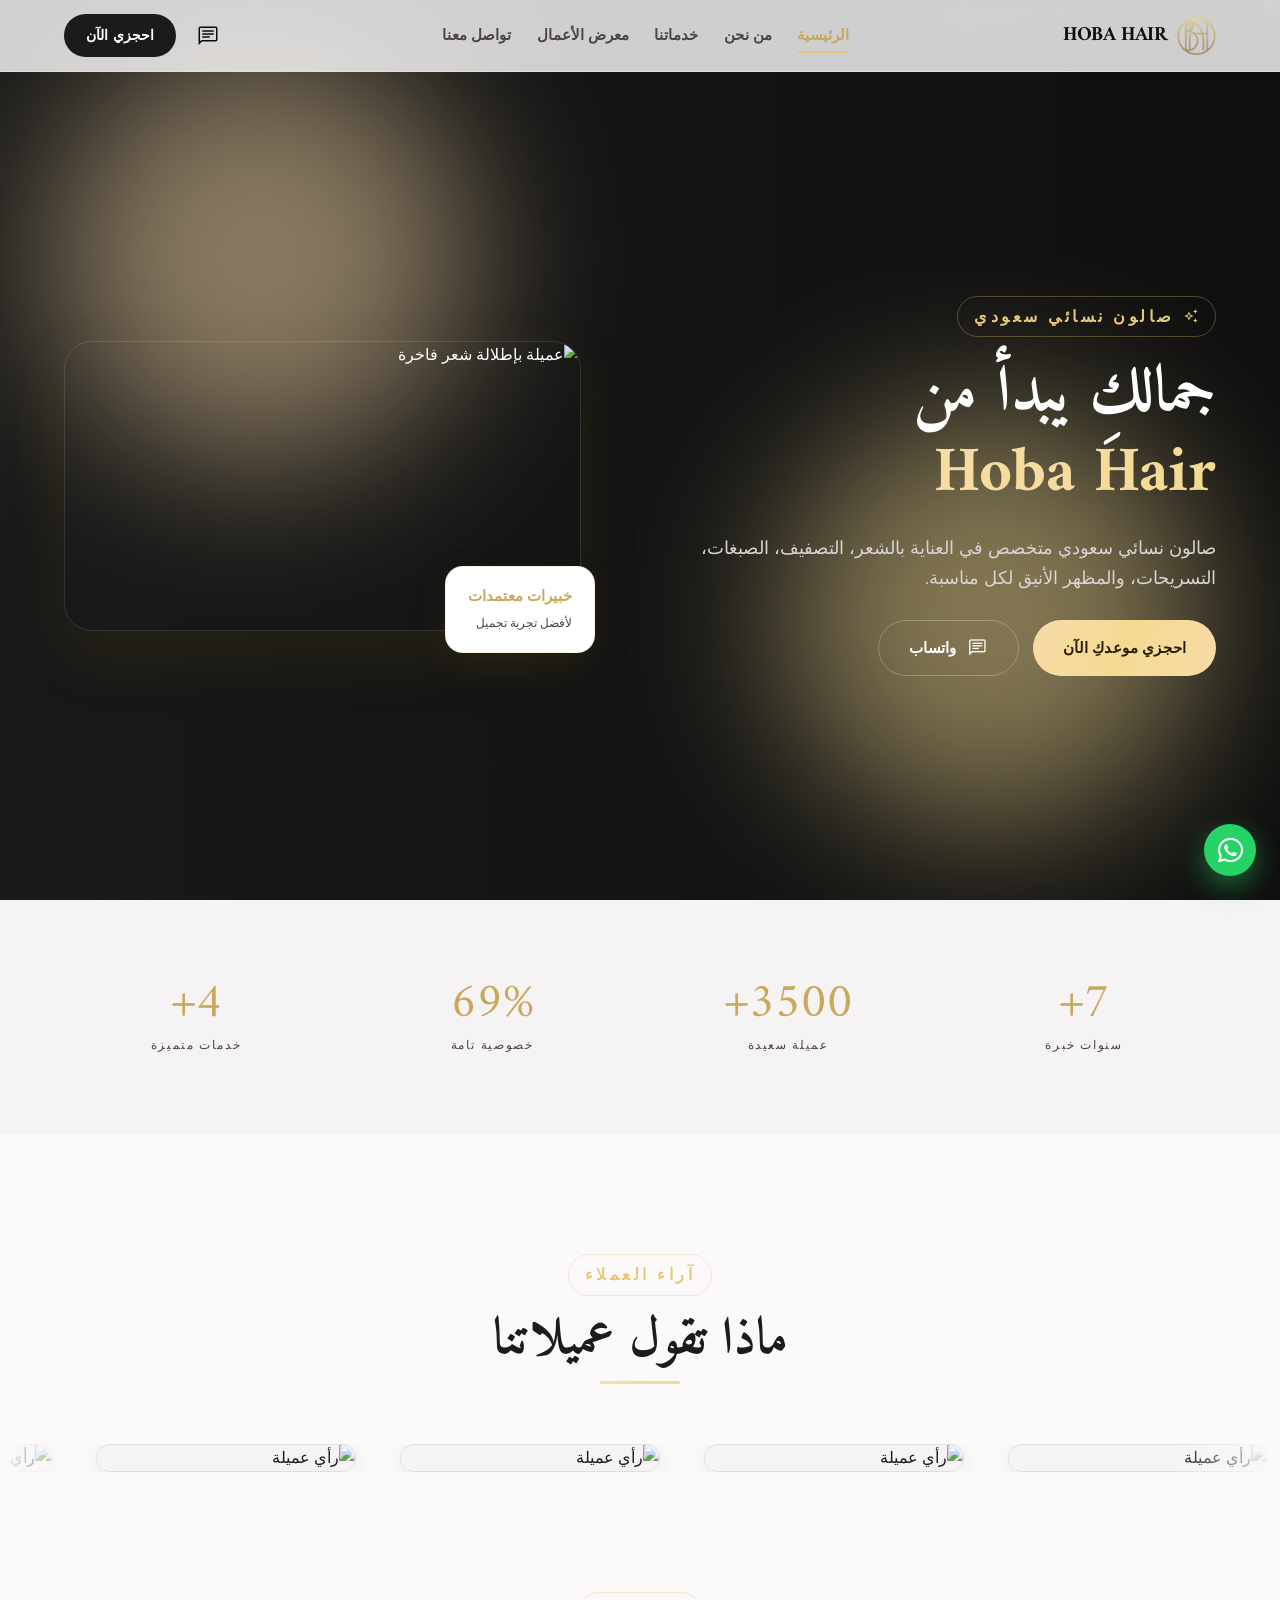
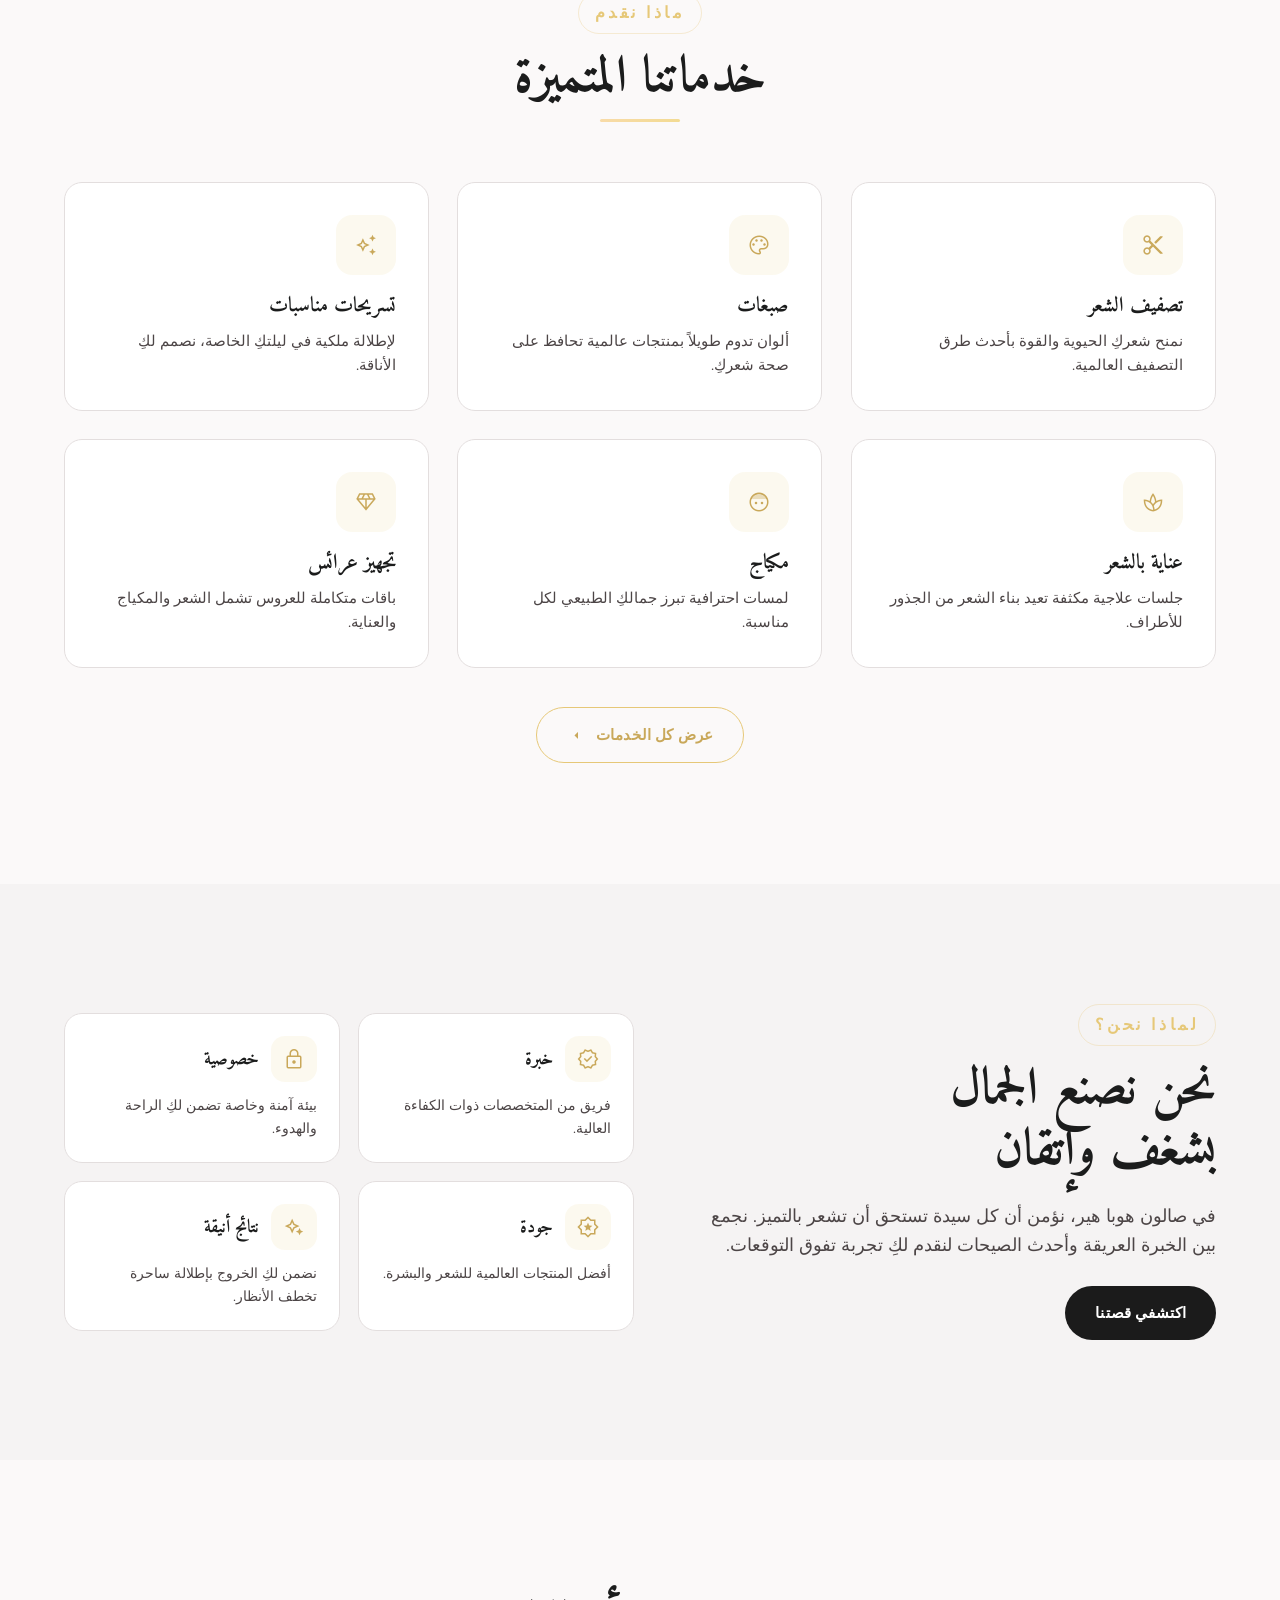
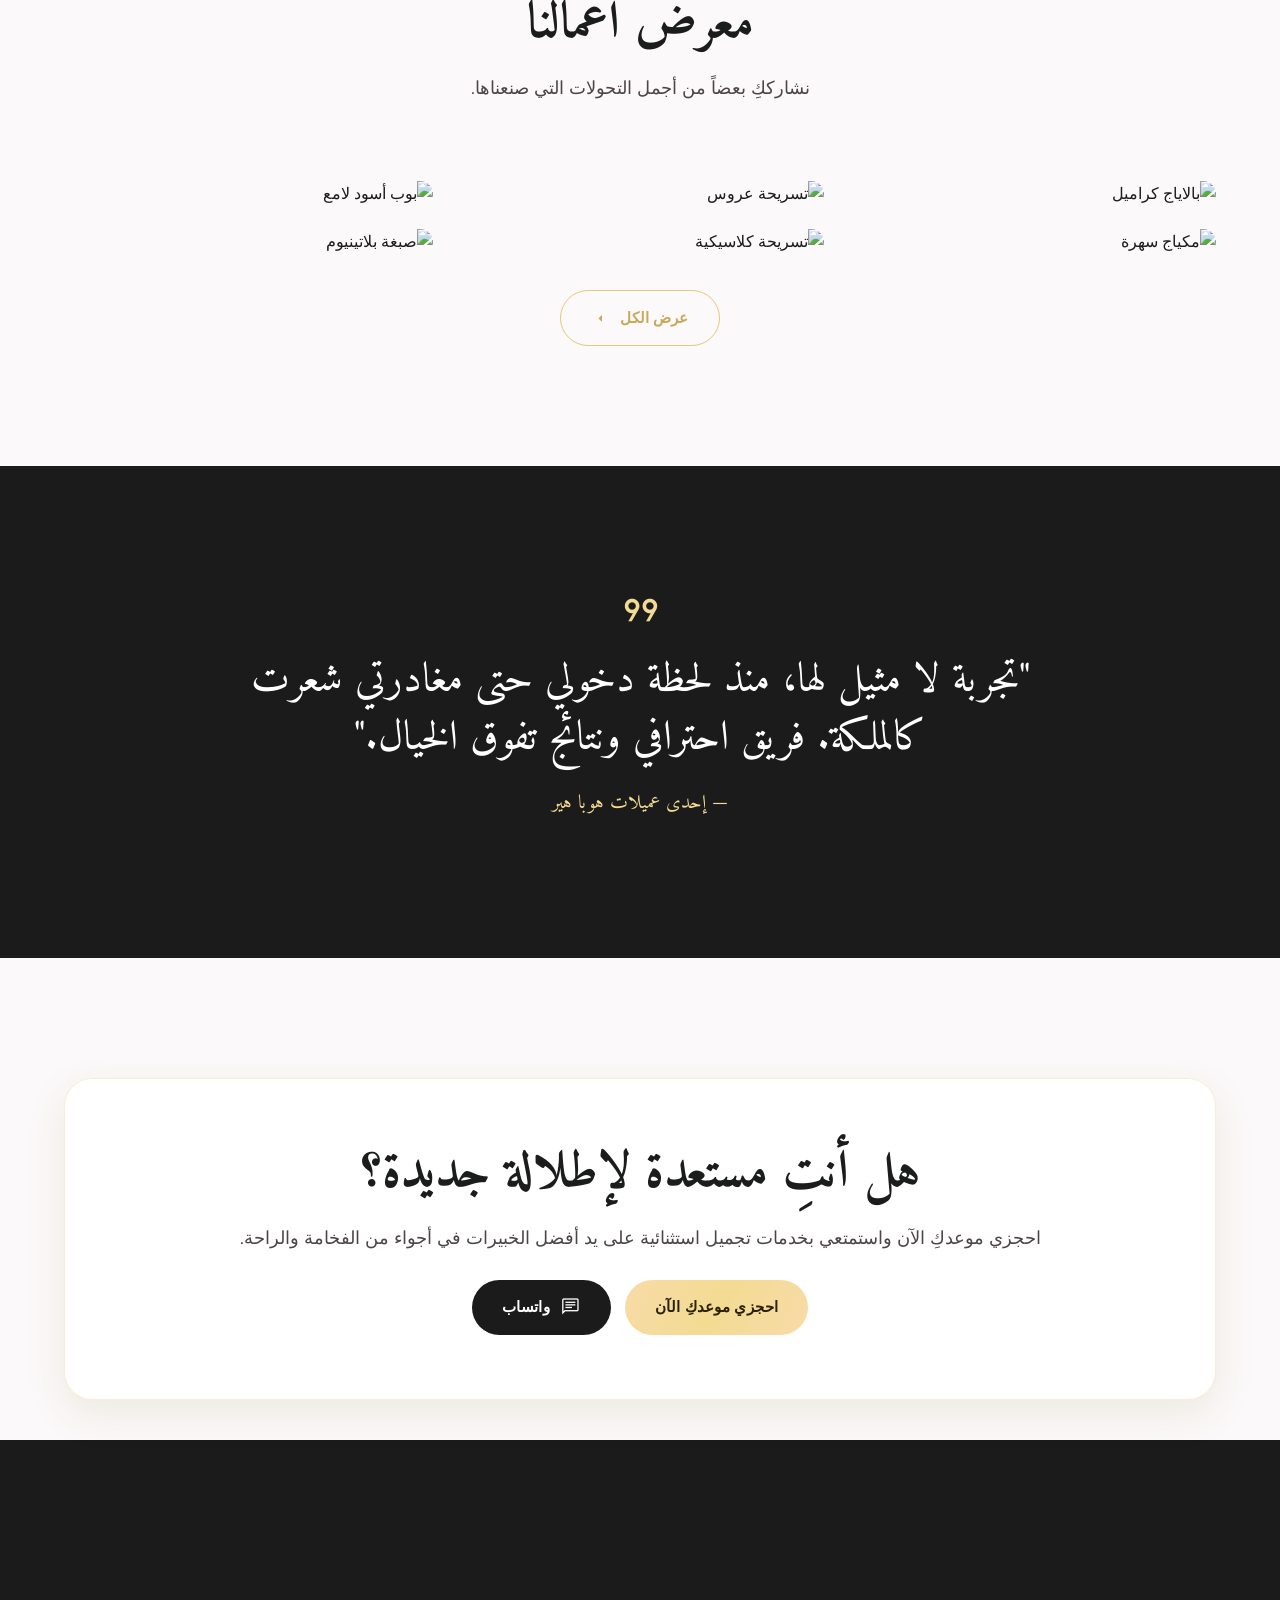
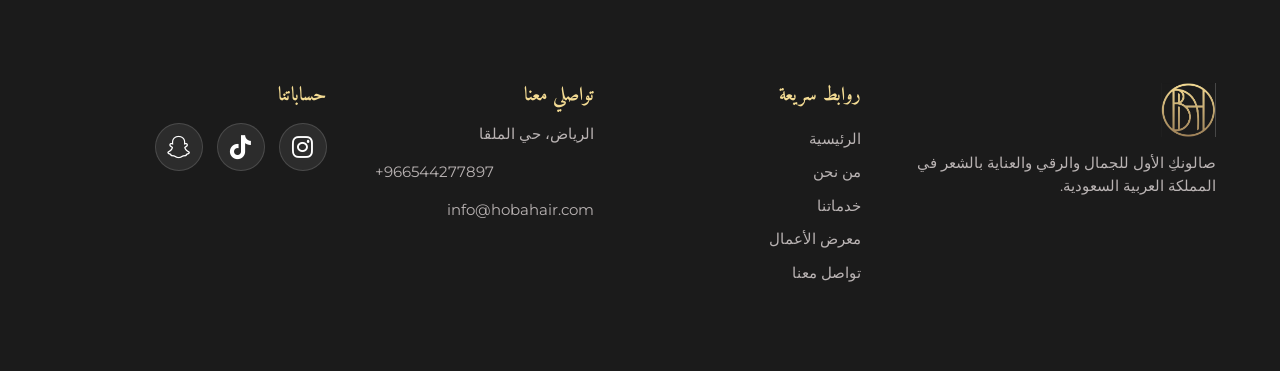
==== index.html @ 92e462d0 "first commit29" ====
﻿<!DOCTYPE html>
<html dir="rtl" lang="ar">
<head>
  <meta charset="utf-8"/>
  <meta name="viewport" content="width=device-width, initial-scale=1.0"/>
  <title>Hoba Hair | هوبا هير — جمالكِ يبدأ من هنا</title>
  <meta name="description" content="صالون هوبا هير النسائي السعودي المتخصص في العناية بالشعر، الصبغات، التسريحات والمظهر الأنيق لكل مناسبة."/>
  <link rel="stylesheet" href="assets/css/style.css?v=4"/>
  <link rel="stylesheet" href="https://fonts.googleapis.com/css2?family=Material+Symbols+Outlined:wght,FILL@100..700,0..1&display=swap"/>
  <style>
    /* ===== Testimonials Marquee (infinite loop, right to left) ===== */
    .testimonials-section{ overflow:hidden; }
    .marquee-wrap{
      position:relative;
      width:100%;
      overflow:hidden;
      margin-top:36px;
      -webkit-mask-image:linear-gradient(to right, transparent 0, #000 8%, #000 92%, transparent 100%);
      mask-image:linear-gradient(to right, transparent 0, #000 8%, #000 92%, transparent 100%);
    }
    .marquee-track{
      display:flex;
      width:max-content;
      animation:marquee-scroll 50s linear infinite;
    }
    .marquee-wrap:hover .marquee-track{
      animation-play-state:paused;
    }
    .marquee-group{
      display:flex;
      align-items:center;
      flex-shrink:0;
    }
    /* RTL page: track moves from right to left visually by animating to positive X */
    @keyframes marquee-scroll{
      from{ transform:translateX(0); }
      to{ transform:translateX(50%); }
    }
    .testi-card{
      flex:0 0 auto;
      width:260px;
      margin:0 12px;
      border-radius:16px;
      background:var(--surface-2, #f4f1ec);
      box-shadow:0 6px 24px rgba(0,0,0,.08);
      transition:transform .3s ease, box-shadow .3s ease;
    }
    .testi-card:hover{
      transform:translateY(-6px);
      box-shadow:0 12px 32px rgba(0,0,0,.14);
    }
    .testi-card img{
      display:block;
      width:100%;
      height:auto;
      object-fit:contain;
      background:#f5f3f3;
    }
    @media (max-width:768px){
      .testi-card{ width:200px; margin:0 8px;}
      .marquee-track{ animation-duration:38s; }
    }
    @media (max-width:480px){
      .testi-card{ width:160px; margin:0 6px; }
      .marquee-track{ animation-duration:30s; }
    }
    @media (prefers-reduced-motion: reduce){
      .marquee-track{ animation:none; }
    }
  </style>
</head>
<body>

  <div class="scroll-progress"></div>

  <div id="header-mount"></div>

  <main>
    <!-- ===== Hero ===== -->
    <section class="hero">
      <div class="hero-bg">
        <img alt="إطلالة فاخرة لامرأة بشعر لامع في صالون هوبا هير" src="https://lh3.googleusercontent.com/aida-public/[base64]"/>
      </div>
      <div class="hero-glow a"></div>
      <div class="hero-glow b"></div>

      <div class="container hero-inner">
        <div class="hero-text">
          <span class="eyebrow hero-anim d1"><span class="material-symbols-outlined" style="font-size:1rem">auto_awesome</span> صالون نسائي سعودي</span>
          <h1 class="title-lg hero-anim d2" style="margin-top:18px">جمالكِ يبدأ من <br/><span class="gold-text">Hoba Hair</span></h1>
          <p class="lead hero-anim d3" style="margin-top:18px">صالون نسائي سعودي متخصص في العناية بالشعر، التصفيف، الصبغات، التسريحات، والمظهر الأنيق لكل مناسبة.</p>
          <div class="hero-cta hero-anim d4" style="margin-top:28px">
            <a href="contact.html" class="btn btn-gold">احجزي موعدكِ الآن</a>
            <a href="https://wa.me/966544277897" target="_blank" rel="noopener" class="btn btn-ghost"><span class="material-symbols-outlined" style="font-size:1.3rem">chat</span> واتساب</a>
          </div>
        </div>
        <div class="hero-media hero-anim d3">
          <div class="hero-frame">
            <img alt="عميلة بإطلالة شعر فاخرة" src="https://lh3.googleusercontent.com/aida-public/[base64]"/>
          </div>
          <div class="hero-badge floaty">
            <b>خبيرات معتمدات</b>
            <span>لأفضل تجربة تجميل</span>
          </div>
        </div>
      </div>
    </section>

    <!-- ===== Stats ===== -->
    <section class="section-sm stats">
      <div class="container stat-grid">
        <div class="stat reveal"><div class="num" data-target="10" data-suffix="+">0</div><div class="lbl">سنوات خبرة</div></div>
        <div class="stat reveal r1"><div class="num" data-target="5000" data-suffix="+">0</div><div class="lbl">عميلة سعيدة</div></div>
        <div class="stat reveal r2"><div class="num" data-target="100" data-suffix="%">0</div><div class="lbl">خصوصية تامة</div></div>
        <div class="stat reveal r3"><div class="num" data-target="6" data-suffix="+">0</div><div class="lbl">خدمات متميزة</div></div>
      </div>
    </section>

    <!-- ===== Testimonials Carousel ===== -->
    <section class="section testimonials-section">
      <div class="container">
        <div class="sec-head reveal">
          <span class="eyebrow">آراء العملاء</span>
          <h2 class="title">ماذا تقول عميلاتنا</h2>
          <div class="divider"></div>
        </div>
      </div>
      <div class="marquee-wrap">
        <div class="marquee-track">
          <div class="marquee-group">
            <div class="testi-card"><img loading="lazy" alt="رأي عميلة" src="https://hobahair.com/wp-content/uploads/2026/07/Screenshot_20260720_195020_Maps.jpg"/></div>
            <div class="testi-card"><img loading="lazy" alt="رأي عميلة" src="https://hobahair.com/wp-content/uploads/2026/07/Screenshot_20260720_195005_Maps.jpg"/></div>
            <div class="testi-card"><img loading="lazy" alt="رأي عميلة" src="https://hobahair.com/wp-content/uploads/2026/07/Screenshot_20260720_194954_Maps.jpg"/></div>
            <div class="testi-card"><img loading="lazy" alt="رأي عميلة" src="https://hobahair.com/wp-content/uploads/2026/07/Screenshot_20260720_195028_Maps.jpg"/></div>
            <div class="testi-card"><img loading="lazy" alt="رأي عميلة" src="https://hobahair.com/wp-content/uploads/2026/07/Screenshot_20260720_195032_Maps.jpg"/></div>
            <div class="testi-card"><img loading="lazy" alt="رأي عميلة" src="https://hobahair.com/wp-content/uploads/2026/07/Screenshot_20260720_195047_Maps.jpg"/></div>
            <div class="testi-card"><img loading="lazy" alt="رأي عميلة" src="https://hobahair.com/wp-content/uploads/2026/07/Screenshot_20260720_195052_Maps.jpg"/></div>
            <div class="testi-card"><img loading="lazy" alt="رأي عميلة" src="https://hobahair.com/wp-content/uploads/2026/07/Screenshot_20260720_195056_Maps.jpg"/></div>
            <div class="testi-card"><img loading="lazy" alt="رأي عميلة" src="https://hobahair.com/wp-content/uploads/2026/07/%D9%A2%D9%A0%D9%A2%D9%A6%D9%A0%D9%A7%D9%A2%D9%A0_%D9%A1%D9%A9%D9%A5%D9%A1%D9%A2%D9%A3.jpg"/></div>
          </div>
          <div class="marquee-group" aria-hidden="true">
            <div class="testi-card"><img loading="lazy" alt="رأي عميلة" src="https://hobahair.com/wp-content/uploads/2026/07/Screenshot_20260720_195020_Maps.jpg"/></div>
            <div class="testi-card"><img loading="lazy" alt="رأي عميلة" src="https://hobahair.com/wp-content/uploads/2026/07/Screenshot_20260720_195005_Maps.jpg"/></div>
            <div class="testi-card"><img loading="lazy" alt="رأي عميلة" src="https://hobahair.com/wp-content/uploads/2026/07/Screenshot_20260720_194954_Maps.jpg"/></div>
            <div class="testi-card"><img loading="lazy" alt="رأي عميلة" src="https://hobahair.com/wp-content/uploads/2026/07/Screenshot_20260720_195028_Maps.jpg"/></div>
            <div class="testi-card"><img loading="lazy" alt="رأي عميلة" src="https://hobahair.com/wp-content/uploads/2026/07/Screenshot_20260720_195032_Maps.jpg"/></div>
            <div class="testi-card"><img loading="lazy" alt="رأي عميلة" src="https://hobahair.com/wp-content/uploads/2026/07/Screenshot_20260720_195047_Maps.jpg"/></div>
            <div class="testi-card"><img loading="lazy" alt="رأي عميلة" src="https://hobahair.com/wp-content/uploads/2026/07/Screenshot_20260720_195052_Maps.jpg"/></div>
            <div class="testi-card"><img loading="lazy" alt="رأي عميلة" src="https://hobahair.com/wp-content/uploads/2026/07/Screenshot_20260720_195056_Maps.jpg"/></div>
            <div class="testi-card"><img loading="lazy" alt="رأي عميلة" src="https://hobahair.com/wp-content/uploads/2026/07/%D9%A2%D9%A0%D9%A2%D9%A6%D9%A0%D9%A7%D9%A2%D9%A0_%D9%A1%D9%A9%D9%A5%D9%A1%D9%A2%D9%A3.jpg"/></div>
          </div>
        </div>
      </div>
    </section>

    <!-- ===== Services ===== -->
    <section class="section">
      <div class="container">
        <div class="sec-head reveal">
          <span class="eyebrow">ماذا نقدم</span>
          <h2 class="title">خدماتنا المتميزة</h2>
          <div class="divider"></div>
        </div>
        <div class="grid cols-3">
          <div class="card reveal"><div class="icon"><span class="material-symbols-outlined">content_cut</span></div><h3>تصفيف الشعر</h3><p>نمنح شعركِ الحيوية والقوة بأحدث طرق التصفيف العالمية.</p></div>
          <div class="card reveal r1"><div class="icon"><span class="material-symbols-outlined">palette</span></div><h3>صبغات</h3><p>ألوان تدوم طويلاً بمنتجات عالمية تحافظ على صحة شعركِ.</p></div>
          <div class="card reveal r2"><div class="icon"><span class="material-symbols-outlined">auto_awesome</span></div><h3>تسريحات مناسبات</h3><p>لإطلالة ملكية في ليلتكِ الخاصة، نصمم لكِ الأناقة.</p></div>
          <div class="card reveal"><div class="icon"><span class="material-symbols-outlined">spa</span></div><h3>عناية بالشعر</h3><p>جلسات علاجية مكثفة تعيد بناء الشعر من الجذور للأطراف.</p></div>
          <div class="card reveal r1"><div class="icon"><span class="material-symbols-outlined">face_5</span></div><h3>مكياج</h3><p>لمسات احترافية تبرز جمالكِ الطبيعي لكل مناسبة.</p></div>
          <div class="card reveal r2"><div class="icon"><span class="material-symbols-outlined">diamond</span></div><h3>تجهيز عرائس</h3><p>باقات متكاملة للعروس تشمل الشعر والمكياج والعناية.</p></div>
        </div>
        <div class="text-center reveal" style="margin-top:40px">
          <a href="services.html" class="btn btn-outline">عرض كل الخدمات <span class="material-symbols-outlined" style="font-size:1.2rem">arrow_left</span></a>
        </div>
      </div>
    </section>

    <!-- ===== Why us ===== -->
    <section class="section" style="background:var(--surface-2)">
      <div class="container">
        <div class="grid why-grid">
          <div class="reveal">
            <span class="eyebrow">لماذا نحن؟</span>
            <h2 class="title" style="margin:14px 0 18px">نحن نصنع الجمال <br/>بشغف وإتقان</h2>
            <p class="lead">في صالون هوبا هير، نؤمن أن كل سيدة تستحق أن تشعر بالتميز. نجمع بين الخبرة العريقة وأحدث الصيحات لنقدم لكِ تجربة تفوق التوقعات.</p>
            <div style="margin-top:26px"><a href="about.html" class="btn btn-dark">اكتشفي قصتنا</a></div>
          </div>
          <div class="feat-grid">
            <div class="feat reveal"><div class="feat-head"><span class="icon"><span class="material-symbols-outlined">verified</span></span><h4>خبرة</h4></div><p>فريق من المتخصصات ذوات الكفاءة العالية.</p></div>
            <div class="feat reveal r1"><div class="feat-head"><span class="icon"><span class="material-symbols-outlined">lock</span></span><h4>خصوصية</h4></div><p>بيئة آمنة وخاصة تضمن لكِ الراحة والهدوء.</p></div>
            <div class="feat reveal r2"><div class="feat-head"><span class="icon"><span class="material-symbols-outlined">award_star</span></span><h4>جودة</h4></div><p>أفضل المنتجات العالمية للشعر والبشرة.</p></div>
            <div class="feat wide reveal r3"><div class="feat-head"><span class="icon"><span class="material-symbols-outlined">magic_button</span></span><h4>نتائج أنيقة</h4></div><p>نضمن لكِ الخروج بإطلالة ساحرة تخطف الأنظار.</p></div>
          </div>
        </div>
      </div>
    </section>

    <!-- ===== Gallery preview ===== -->
    <section class="section">
      <div class="container">
        <div class="sec-head reveal" style="display:flex;flex-direction:column;align-items:center">
          <h2 class="title">معرض أعمالنا</h2>
          <p class="lead" style="margin-top:8px">نشارككِ بعضاً من أجمل التحولات التي صنعناها.</p>
        </div>
        <div class="masonry home-gallery">
          <div class="masonry-item reveal"><img alt="بالاياج كراميل" src="https://lh3.googleusercontent.com/aida-public/[base64]"/><div class="cap">بالاياج كراميل</div></div>
          <div class="masonry-item reveal r1"><img alt="تسريحة عروس" src="https://lh3.googleusercontent.com/aida-public/[base64]"/><div class="cap">تسريحة عروس</div></div>
          <div class="masonry-item reveal r2"><img alt="بوب أسود لامع" src="https://lh3.googleusercontent.com/aida-public/[base64]"/><div class="cap">بوب أسود لامع</div></div>
          <div class="masonry-item reveal r3"><img alt="مكياج سهرة" src="https://lh3.googleusercontent.com/aida-public/[base64]"/><div class="cap">مكياج سهرة</div></div>
          <div class="masonry-item reveal"><img alt="تسريحة كلاسيكية" src="https://lh3.googleusercontent.com/aida-public/[base64]"/><div class="cap">تسريحة كلاسيكية</div></div>
          <div class="masonry-item reveal r1"><img alt="صبغة بلاتينيوم" src="https://lh3.googleusercontent.com/aida-public/[base64]"/><div class="cap">صبغة بلاتينيوم</div></div>
        </div>
        <div class="text-center" style="margin-top:36px"><a href="gallery.html" class="btn btn-outline">عرض الكل <span class="material-symbols-outlined" style="font-size:1.2rem">arrow_left</span></a></div>
      </div>
    </section>

    <!-- ===== Testimonial ===== -->
    <section class="section testi">
      <div class="container reveal">
        <span class="material-symbols-outlined" style="font-size:3rem;color:var(--secondary-soft)">format_quote</span>
        <p class="quote">"تجربة لا مثيل لها، منذ لحظة دخولي حتى مغادرتي شعرت كالملكة. فريق احترافي ونتائج تفوق الخيال."</p>
        <p class="who">— إحدى عميلات هوبا هير</p>
      </div>
    </section>

    <!-- ===== Final CTA ===== -->
    <section class="section">
      <div class="container">
        <div class="cta-box reveal">
          <h2 class="title">هل أنتِ مستعدة لإطلالة جديدة؟</h2>
          <p class="lead" style="margin-bottom:28px">احجزي موعدكِ الآن واستمتعي بخدمات تجميل استثنائية على يد أفضل الخبيرات في أجواء من الفخامة والراحة.</p>
          <div class="flex" style="gap:14px;justify-content:center;flex-wrap:wrap">
            <a href="contact.html" class="btn btn-gold">احجزي موعدكِ الآن</a>
            <a href="https://wa.me/966544277897" target="_blank" rel="noopener" class="btn btn-dark"><span class="material-symbols-outlined" style="font-size:1.3rem">chat</span> واتساب</a>
          </div>
        </div>
      </div>
    </section>
  </main>

  <div id="footer-mount"></div>
  <button class="back-top" id="backTop" aria-label="العودة للأعلى"><span class="material-symbols-outlined">arrow_upward</span></button>

  <script src="assets/js/include.js"></script>
  <script src="assets/js/main.js"></script>
</body>
</html>
---- assets/css/style.css ----
﻿/* =========================================================
   Hoba Hair — Modern Responsive Design System
   Pure CSS, no CDN framework dependency
   ========================================================= */
@import url('https://fonts.googleapis.com/css2?family=Amiri:ital,wght@0,400;0,700;1,400;1,700&family=Montserrat:ital,wght@0,100..900;1,100..900&display=swap');
@import url('https://fonts.googleapis.com/css2?family=Material+Symbols+Outlined:wght,FILL@100..700,0..1&display=swap');

:root {
  /* Palette */
  --surface: #fbf9f9;
  --surface-2: #f5f3f3;
  --surface-3: #efeded;
  --surface-white: #ffffff;
  --on-surface: #1b1c1c;
  --on-surface-soft: #4c4546;
  --primary: #0d0d0d;
  --primary-soft: #1b1b1b;
  --on-primary: #ffffff;
  --secondary: #e6c878;
  --secondary-deep: #c9a85a;
  --secondary-soft: #f3db93;
  --secondary-bright: #f8dba8;
  --secondary-glow: #f8dba8;
  --line: #e3dede;
  --line-soft: #cfc4c5;

  --gold: linear-gradient(120deg, #f8dba8 0%, #f3db93 50%, #f8dba8 100%);
  --gold-soft: linear-gradient(120deg, #f8dba8, #f3db93, #f8dba8);

  /* Typography */
  --font-head: 'Amiri', serif;
  --font-body: 'Montserrat', sans-serif;

  /* Layout */
  --maxw: 1200px;
  --radius: 18px;
  --radius-lg: 28px;
  --radius-sm: 12px;

  /* Shadow */
  --shadow-sm: 0 4px 16px rgba(0,0,0,.06);
  --shadow-md: 0 14px 40px rgba(115,92,0,.10);
  --shadow-lg: 0 26px 60px rgba(115,92,0,.16);

  /* Easing */
  --ease: cubic-bezier(.2,.8,.2,1);
}

/* ---------- Reset ---------- */
*, *::before, *::after { box-sizing: border-box; }
html { scroll-behavior: smooth; -webkit-text-size-adjust: 100%; }
body {
  margin: 0;
  background: var(--surface);
  color: var(--on-surface);
  font-family: var(--font-body);
  line-height: 1.6;
  overflow-x: hidden;
}
img { max-width: 100%; display: block; }
a { text-decoration: none; color: inherit; }
button { font-family: inherit; cursor: pointer; border: none; background: none; }
ul { margin: 0; padding: 0; list-style: none; }

h1,h2,h3,h4 { font-family: var(--font-head); line-height: 1.25; margin: 0; font-weight: 700; }

.material-symbols-outlined {
  font-variation-settings: 'FILL' 0, 'wght' 300, 'GRAD' 0, 'opsz' 24;
  line-height: 1;
  vertical-align: middle;
}

/* ---------- Layout helpers ---------- */
.container {
  width: 100%;
  max-width: var(--maxw);
  margin-inline: auto;
  padding-inline: clamp(18px, 5vw, 64px);
}
.section { padding-block: clamp(64px, 11vw, 120px); }
.section:last-of-type { padding-bottom: clamp(24px, 4vw, 40px); }
.section-sm { padding-block: clamp(48px, 7vw, 80px); }

.grid { display: grid; gap: clamp(18px, 2.5vw, 28px); }
.cols-2 { grid-template-columns: repeat(2, 1fr); }
.cols-3 { grid-template-columns: repeat(3, 1fr); }
.cols-4 { grid-template-columns: repeat(4, 1fr); }
.cols-auto { grid-template-columns: repeat(auto-fit, minmax(250px, 1fr)); }

.text-center { text-align: center; }
.flex { display: flex; }
.flex-center { display: flex; align-items: center; justify-content: center; }
.between { display: flex; align-items: center; justify-content: space-between; }

/* ---------- Typography utilities ---------- */
.eyebrow {
  display: inline-flex; align-items: center; gap: 8px;
  font-size: 1rem; font-weight: 600; letter-spacing: .22em;
  text-transform: uppercase; color: var(--secondary);
  border: 1px solid rgba(230,200,120,.3);
  padding: 7px 16px; border-radius: 999px;
}
.title-lg { font-size: clamp(2.4rem, 7vw, 4rem); }
.title { font-size: clamp(2.2rem, 6vw, 3.2rem) !important; line-height: 1.2; }
.lead { font-size: clamp(1rem, 2.2vw, 1.15rem); color: var(--on-surface-soft); }
.muted { color: var(--on-surface-soft); }

/* ---------- Gold text ---------- */
.gold-text {
  background: var(--gold);
  background-size: 200% auto;
  -webkit-background-clip: text; background-clip: text;
  -webkit-text-fill-color: transparent; color: transparent;
  animation: goldShift 5s linear infinite;
}
@keyframes goldShift { to { background-position: 200% center; } }

/* ---------- Buttons ---------- */
.btn {
  display: inline-flex; align-items: center; justify-content: center; gap: 10px;
  padding: 15px 30px; border-radius: 999px;
  font-weight: 700; font-size: .95rem; letter-spacing: .01em;
  transition: transform .35s var(--ease), box-shadow .35s var(--ease), background .3s, color .3s, opacity .3s;
  white-space: nowrap;
}
.btn:active { transform: scale(.96); }
.btn-gold { background: var(--gold-soft); color: #2a2100; position: relative; overflow: hidden; }
.btn-gold::after {
  content: ''; position: absolute; inset: 0;
  background: linear-gradient(120deg, transparent 30%, rgba(255,255,255,.45) 50%, transparent 70%);
  transform: translateX(-120%); transition: transform .7s var(--ease);
}
.btn-gold:hover::after { transform: translateX(120%); }
.btn-gold:hover { transform: translateY(-3px); box-shadow: var(--shadow-md); }
.btn-dark { background: var(--primary-soft); color: #fff; }
.btn-dark:hover { transform: translateY(-3px); box-shadow: var(--shadow-md); }
.btn-outline { border: 1.5px solid var(--secondary); color: var(--secondary-deep); }
.btn-outline:hover { background: var(--secondary); color: #fff; transform: translateY(-3px); box-shadow: var(--shadow-md); }
.btn-ghost { border: 1.5px solid rgba(255,255,255,.25); color: #fff; }
.btn-ghost:hover { background: rgba(255,255,255,.1); }

/* ---------- Header ---------- */
.site-header {
  position: fixed; inset: 0 0 auto 0; z-index: 60;
  height: 72px;
  background: rgba(251,249,249,.82);
  backdrop-filter: blur(14px); -webkit-backdrop-filter: blur(14px);
  border-bottom: 1px solid var(--line);
  transition: box-shadow .3s, background .3s, transform .4s var(--ease);
}
.site-header.scrolled { box-shadow: var(--shadow-sm); background: rgba(251,249,249,.95); }
.header-inner { height: 100%; display: flex; align-items: center; justify-content: space-between; gap: 16px; }
.brand { display: flex; align-items: center; gap: 10px; }
.brand img { height: 38px; width: auto; }
.brand span { font-family: var(--font-head); font-weight: 700; font-size: 1.25rem; color: var(--primary); letter-spacing: -.02em; }

.nav { display: flex; gap: clamp(14px, 2vw, 30px); align-items: center; }
.nav a {
  position: relative; font-weight: 600; font-size: .92rem; color: var(--on-surface-soft);
  padding-block: 6px; transition: color .3s;
}
.nav a::after {
  content: ''; position: absolute; bottom: 0; right: 0; height: 2px; width: 0;
  background: var(--secondary); transition: width .35s var(--ease);
}
.nav a:hover { color: var(--primary); }
.nav a:hover::after, .nav a.active::after { width: 100%; }
.nav a.active { color: var(--secondary-deep); font-weight: 700; }

.header-actions { display: flex; align-items: center; gap: 12px; }
.icon-btn {
  width: 40px; height: 40px; border-radius: 50%;
  display: grid; place-items: center; color: var(--primary);
  transition: background .3s, transform .3s, opacity .3s; font-size: 1.4rem;
}
.icon-btn:hover { background: var(--surface-3); transform: scale(1.05); }

/* .menu-toggle visibility is handled by mobile-first responsive rules below */

/* Mobile menu — right side drawer */
.mobile-menu {
  position: fixed; inset: 0 0 0 auto; z-index: 70;
  width: min(82vw, 340px);
  background: rgba(27,27,27,.72);
  backdrop-filter: blur(18px) saturate(140%);
  -webkit-backdrop-filter: blur(18px) saturate(140%);
  border-inline-start: 1px solid rgba(255,255,255,.12);
  box-shadow: -20px 0 60px rgba(0,0,0,.35);
  display: flex; flex-direction: column;
  padding: 88px 26px 30px;
  align-items: stretch; text-align: right;
  transform: translateX(100%);
  opacity: 0; pointer-events: none;
  transition: transform .4s var(--ease), opacity .3s var(--ease);
  overflow-y: auto;
}
.mobile-menu.open { transform: translateX(0); opacity: 1; pointer-events: auto; }
.mobile-menu::before {
  content: ''; position: fixed; inset: 0; right: 100%;
  background: rgba(0,0,0,.45); opacity: 0; transition: opacity .4s var(--ease);
  pointer-events: none;
}
.mobile-menu.open::before { opacity: 1; }
.mobile-menu a {
  font-family: var(--font-head); font-size: 1.5rem; font-weight: 700;
  color: #fff; padding: 14px 6px;
  border-bottom: 1px solid rgba(255,255,255,.08);
  transition: color .3s, padding-inline .3s var(--ease);
}
.mobile-menu a:last-of-type { border-bottom: none; }
.mobile-menu a.active { color: var(--secondary-soft); }
.mobile-menu a:hover { color: var(--secondary-soft); padding-inline-start: 14px; }
.mobile-menu .btn { font-family: var(--font-body); margin-top: 22px; width: 100%; }
.mobile-close {
  position: absolute; top: 22px; left: 18px; z-index: 2;
  width: 42px; height: 42px; border-radius: 50%;
  display: grid; place-items: center;
  background: rgba(255,255,255,.1); color: #fff; font-size: 1.6rem;
  transition: background .3s, transform .3s;
}
.mobile-close:hover { background: rgba(255,255,255,.2); transform: rotate(90deg); }
body.menu-open { overflow: hidden; }

/* ---------- Scroll progress ---------- */
.scroll-progress {
  position: fixed; top: 0; right: 0; height: 3px; width: 0; z-index: 80;
  background: var(--gold); background-size: 200% auto;
  animation: goldShift 3s linear infinite;
}

/* ---------- Hero ---------- */
.hero {
  position: relative; min-height: 100svh; display: flex; align-items: center;
  background: var(--primary-soft); color: #fff; overflow: hidden;
  padding-top: 72px;
}
.hero-bg { position: absolute; inset: 0; }
.hero-bg img { width: 100%; height: 100%; object-fit: cover; }
.hero-bg::after {
  content: ''; position: absolute; inset: 0;
  background: linear-gradient(270deg, rgba(13,13,13,.85) 0%, rgba(13,13,13,.45) 55%, rgba(13,13,13,.15) 100%);
}
.hero-glow { position: absolute; width: 420px; height: 420px; border-radius: 50%; filter: blur(80px); opacity: .5; pointer-events: none; }
.hero-glow.a { top: 5%; left: 4%; background: var(--secondary-glow); animation: drift 16s ease-in-out infinite; }
.hero-glow.b { bottom: 8%; right: 6%; background: var(--secondary-soft); animation: floaty 9s ease-in-out infinite; }
.hero-inner {
  position: relative; z-index: 2;
  display: grid; grid-template-columns: 1.05fr .95fr; gap: clamp(30px, 5vw, 70px);
  align-items: center; width: 100%;
}
.hero-text .title-lg { color: #fff; }
.hero-text .lead { color: #d9d4d4; }
.hero-text .eyebrow { color: var(--secondary); border-color: rgba(230,200,120,.3); }
.hero-cta { display: flex; flex-wrap: wrap; gap: 14px; margin-top: 8px; }
.hero-media { position: relative; }
.hero-frame {
  position: relative; border-radius: var(--radius-lg); overflow: hidden;
  box-shadow: var(--shadow-lg); border: 1px solid rgba(255,255,255,.12);
  aspect-ratio: 16/10;
}
.hero-frame img { width: 100%; height: 100%; object-fit: cover; }
.hero-frame::before {
  content: ''; position: absolute; inset: -14px; border: 1px solid var(--secondary-soft);
  border-radius: calc(var(--radius-lg) + 14px); opacity: .35; z-index: -1;
  animation: pulseRing 4.5s ease-in-out infinite;
}
.hero-badge {
  position: absolute; bottom: -22px; right: -14px;
  background: var(--surface-white); padding: 18px 22px; border-radius: 18px;
  box-shadow: var(--shadow-md); border: 1px solid rgba(230,200,120,.25);
}
.hero-badge b { display: block; color: var(--secondary-deep); font-size: 1.05rem; }
.hero-badge span { color: var(--on-surface-soft); font-size: .82rem; }

/* ---------- Stat strip ---------- */
.stats { background: var(--surface-2); }
.stat-grid { display: grid; grid-template-columns: repeat(4, 1fr); gap: clamp(16px,3vw,32px); text-align: center; }
.stat .num { font-family: var(--font-head); font-size: clamp(2rem, 5vw, 3rem); color: var(--secondary-deep); line-height: 1; }
.stat .lbl { font-size: .72rem; letter-spacing: .14em; text-transform: uppercase; color: var(--on-surface-soft); margin-top: 8px; }

/* ---------- Cards (services) ---------- */
.card {
  background: var(--surface-white); border: 1px solid var(--line);
  border-radius: var(--radius); padding: clamp(22px, 3vw, 32px);
  transition: transform .5s var(--ease), box-shadow .5s var(--ease), border-color .4s;
}
.card:hover { transform: translateY(-10px); box-shadow: var(--shadow-md); border-color: var(--secondary); }
.card .icon {
  width: 60px; height: 60px; border-radius: 16px; display: grid; place-items: center;
  background: rgba(230,200,120,.12); color: var(--secondary-deep); font-size: 1.8rem;
  margin-bottom: 18px; transition: transform .5s var(--ease), background .4s;
}
.card:hover .icon { transform: scale(1.12) rotate(-5deg); background: var(--secondary-soft); }
.card h3 { font-size: 1.3rem; margin-bottom: 10px; }
.card p { color: var(--on-surface-soft); font-size: .95rem; margin: 0; }

/* ---------- Section head ---------- */
.sec-head { text-align: center; max-width: 640px; margin-inline: auto; margin-bottom: clamp(36px, 5vw, 60px); }
.sec-head .title { margin-block: 14px 10px; }
.divider { width: 80px; height: 3px; background: var(--gold); background-size: 200% auto; animation: goldShift 4s linear infinite; margin: 0 auto; border-radius: 2px; }

/* ---------- Features (why us) ---------- */
.feat-grid { display: grid; grid-template-columns: repeat(2, 1fr); gap: clamp(16px,2vw,22px); }
.feat {
  display: flex; flex-direction: column; gap: 12px;
  background: var(--surface-white); border: 1px solid var(--line);
  border-radius: var(--radius); padding: 22px;
  transition: transform .5s var(--ease), box-shadow .5s var(--ease);
}
.feat:hover { transform: translateY(-8px); box-shadow: var(--shadow-sm); }
.feat-head { display: flex; align-items: center; gap: 12px; }
.feat .icon { flex: 0 0 auto; width: 46px; height: 46px; border-radius: 14px; display: grid; place-items: center; background: rgba(230,200,120,.12); color: var(--secondary-deep); font-size: 1.5rem; }
.feat h4 { font-size: 1.15rem; margin: 0; }
.feat p { color: var(--on-surface-soft); font-size: .9rem; margin: 0; line-height: 1.6; }
.feat.wide { grid-column: 1 / -1; }

/* ---------- Gallery ---------- */
.masonry { columns: 3; column-gap: 22px; }
.masonry-item { break-inside: avoid; margin-bottom: 22px; position: relative; border-radius: var(--radius); overflow: hidden; cursor: pointer; }
.masonry-item img { width: 100%; height: auto; display: block; transition: transform .7s var(--ease); }
.masonry-item:hover img { transform: scale(1.07); }
.masonry-item .cap {
  position: absolute; inset: auto 0 0 0; padding: 18px;
  background: linear-gradient(0deg, rgba(230,200,120,.7), transparent);
  color: #fff; font-family: var(--font-head); font-size: 1.15rem;
  opacity: 0; transform: translateY(10px); transition: .4s var(--ease);
}
.masonry-item:hover .cap { opacity: 1; transform: translateY(0); }

/* Home gallery preview: grid layout (6 on desktop, 4 on mobile) */
.home-gallery {
  display: grid; grid-template-columns: repeat(2, 1fr); gap: 22px;
  columns: auto;
}
.home-gallery .masonry-item { margin-bottom: 0; }
.filters { display: flex; flex-wrap: wrap; gap: 10px; justify-content: center; margin-bottom: 38px; }
.filter {
  padding: 10px 22px; border-radius: 999px; font-weight: 600; font-size: .88rem;
  background: var(--surface-3); color: var(--on-surface-soft);
  transition: background .3s, color .3s, transform .3s;
}
.filter:hover { transform: translateY(-2px); }
.filter.active { background: var(--secondary-deep); color: #fff; }

/* ---------- Testimonial ---------- */
.testi { position: relative; background: var(--primary-soft); color: #fff; overflow: hidden; text-align: center; }
.testi .quote { font-size: clamp(1.6rem, 4vw, 2.6rem); font-family: var(--font-head); line-height: 1.4; max-width: 820px; margin: 18px auto; }
.testi .who { color: var(--secondary-soft); font-family: var(--font-head); font-size: 1.2rem; }

/* ---------- Testimonials Carousel ---------- */
.testimonials-section { padding-bottom: 0; }
.marquee-wrap {
  overflow: hidden;
  width: 100%;
  margin-top: 40px;
}
.marquee-track {
  display: flex;
  gap: 20px;
  animation: marqueeRTL 40s linear infinite;
  width: max-content;
}
.marquee-group {
  display: flex;
  gap: 20px;
  flex-shrink: 0;
}
.testi-card {
  flex-shrink: 0;
  width: clamp(220px, 28vw, 340px);
  border-radius: var(--radius);
  overflow: hidden;
  border: 1px solid var(--line);
  background: var(--surface-white);
  box-shadow: var(--shadow-sm);
  transition: transform .4s var(--ease), box-shadow .4s;
}
.testi-card:hover {
  transform: translateY(-6px);
  box-shadow: var(--shadow-md);
}
.testi-card img {
  width: 100%;
  height: auto;
  object-fit: contain;
  background: var(--surface-2);
  display: block;
  overflow: hidden;
  border-radius: var(--radius) var(--radius) 0 0;
}
.marquee-wrap:hover .marquee-track {
  animation-play-state: paused;
}
@keyframes marqueeRTL {
  0% { transform: translateX(0); }
  100% { transform: translateX(-50%); }
}

/* ---------- CTA ---------- */
.cta-box {
  background: var(--surface-white); border: 1px solid rgba(230,200,120,.3);
  border-radius: var(--radius-lg); padding: clamp(34px, 6vw, 64px);
  box-shadow: var(--shadow-md); text-align: center;
}
.cta-box .title { margin-bottom: 14px; }

/* ---------- Contact ---------- */
.contact-grid { display: grid; grid-template-columns: .9fr 1.1fr; gap: clamp(24px,4vw,48px); align-items: start; }
.contact-info { display: flex; flex-direction: column; gap: 16px; }

.wa-banner {
  display: flex; align-items: center; gap: 14px;
  background: linear-gradient(120deg, #25D366, #1ebe5d);
  color: #fff; padding: 16px 18px; border-radius: var(--radius);
  box-shadow: 0 14px 34px rgba(37,211,102,.28);
  transition: transform .35s var(--ease), box-shadow .35s var(--ease);
}
.wa-banner:hover { transform: translateY(-4px); box-shadow: 0 20px 44px rgba(37,211,102,.4); }
.wa-ico { width: 46px; height: 46px; border-radius: 50%; background: rgba(255,255,255,.2); display: grid; place-items: center; font-size: 1.6rem; flex: 0 0 auto; }
.wa-text { display: flex; flex-direction: column; line-height: 1.35; flex: 1; }
.wa-text b { font-size: 1.02rem; }
.wa-text span { font-size: .9rem; opacity: .9; }
.wa-arrow { font-size: 1.6rem; opacity: .85; }

.info-card { background: var(--surface-white); border: 1px solid var(--line); border-radius: var(--radius); padding: 22px; display: flex; gap: 16px; align-items: flex-start; transition: transform .4s var(--ease), box-shadow .4s; }
.info-card:hover { transform: translateY(-6px); box-shadow: var(--shadow-sm); }
.info-card .icon { width: 48px; height: 48px; border-radius: 14px; display: grid; place-items: center; background: rgba(230,200,120,.12); color: var(--secondary-deep); font-size: 1.4rem; flex: 0 0 auto; }
.info-card h3 { font-size: 1.1rem; margin-bottom: 4px; }
.info-card p { color: var(--on-surface-soft); font-size: .92rem; margin: 0; }
.dark-card { background: var(--primary-soft); color: #fff; }
.dark-card .icon { background: rgba(248,219,168,.15); color: var(--secondary-soft); }
.dark-card h4 { font-family: var(--font-head); font-size: 1.2rem; color: var(--secondary-soft); margin: 0 0 12px; display: flex; align-items: center; gap: 8px; }
.hours { margin: 0; padding: 0; list-style: none; }
.hours li { display: flex; justify-content: space-between; gap: 12px; padding-block: 8px; border-bottom: 1px solid rgba(255,255,255,.1); color: #cfc9c9; font-size: .92rem; }
.hours li:last-child { border-bottom: none; }
.hours .t { color: #fff; font-weight: 600; }
.dark-card p.loc { color: #cfc9c9; margin: 0 0 10px; }
.map-link { display: inline-flex; align-items: center; gap: 6px; color: var(--secondary-soft); font-size: .88rem; font-weight: 600; }
.map-link .material-symbols-outlined { font-size: 1.1rem; }
.map-link:hover { text-decoration: underline; }

.form-card { background: var(--surface-white); border: 1px solid var(--line); border-radius: var(--radius-lg); padding: clamp(24px,4vw,40px); box-shadow: var(--shadow-sm); }
.form-head { display: flex; align-items: center; gap: 14px; margin-bottom: 24px; }
.form-badge { width: 52px; height: 52px; border-radius: 16px; display: grid; place-items: center; background: rgba(230,200,120,.14); color: var(--secondary-deep); font-size: 1.7rem; flex: 0 0 auto; }
.form-head h2 { font-family: var(--font-head); font-size: 1.6rem; margin: 0; }
.form-head p { color: var(--on-surface-soft); font-size: .9rem; margin: 2px 0 0; }
.field { margin-bottom: 22px; }
.field label { display: block; font-size: .78rem; font-weight: 600; letter-spacing: .08em; text-transform: uppercase; color: var(--on-surface-soft); margin-bottom: 8px; }
.field input, .field select, .field textarea {
  width: 100%; background: var(--surface-2); border: 1px solid var(--line); border-radius: 12px;
  padding: 13px 14px; font-family: inherit; font-size: 1rem; color: var(--on-surface);
  transition: border-color .3s, box-shadow .3s;
}
.field input:focus, .field select:focus, .field textarea:focus { outline: none; border-color: var(--secondary); box-shadow: 0 0 0 3px rgba(230,200,120,.18); }
.field textarea { resize: vertical; }
.select-wrap { position: relative; }
.select-wrap select { appearance: none; -webkit-appearance: none; padding-inline-end: 40px; cursor: pointer; }
.select-ico { position: absolute; top: 50%; left: 12px; transform: translateY(-50%); color: var(--on-surface-soft); pointer-events: none; font-size: 1.4rem; }
.field-row { display: grid; grid-template-columns: 1fr 1fr; gap: 22px; }

/* ---------- Notice banner ---------- */
.notice { background: var(--dark); border: 1px solid rgba(248,219,168,.22); border-radius: var(--radius); padding: clamp(24px,4vw,36px); }
.notice h4 { display: flex; align-items: center; gap: 10px; color: var(--secondary-soft); font-size: 1.25rem; margin-bottom: 12px; }
.notice p { color: #d4cece; font-size: .95rem; margin: 0; line-height: 1.7; }

/* ---------- Footer ---------- */
.site-footer { background: var(--primary-soft); color: #fff; }
.footer-inner {padding-top: 0; padding-top: clamp(20px,3vw,32px); padding-bottom: clamp(48px,7vw,80px); }
.footer-grid { display: grid; grid-template-columns: 1.4fr 1fr 1fr 1.2fr; gap: clamp(24px,4vw,48px); }
.footer-grid h4 { font-family: var(--font-head); font-size: 1.2rem; color: var(--secondary-soft); margin-bottom: 16px; }
.footer-logo { font-family: var(--font-head); font-size: 2rem; color: var(--secondary-soft); display: block; margin-bottom: 14px; }
.footer-grid a { color: #b9b3b3; font-size: .92rem; display: inline-block; padding-block: 5px; transition: color .3s; }
.footer-grid a:hover { color: #fff; }
.footer-grid p { color: #b9b3b3; font-size: .92rem; }
.social { display: flex; flex-direction: row; flex-wrap: wrap; gap: 14px; }
.social a {
  display: inline-flex; align-items: center; justify-content: center; gap: 10px;
  width: 48px; height: 48px; padding: 0;
  border-radius: 50%; color: #fff; font-size: .92rem; overflow: hidden;
  background: rgba(255,255,255,.08); border: 1px solid rgba(255,255,255,.14);
  transition: transform .3s var(--ease), background .3s, color .3s, border-color .3s, box-shadow .3s;
}
.social a .material-symbols-outlined,
.social a > i { color: #fff; font-size: 1.5rem; transition: transform .3s var(--ease); }
.social a .lbl { display: none; white-space: nowrap; font-weight: 600; }
.social a:hover { transform: translateY(-3px); }
.social a:hover > i { transform: scale(1.12); }
.social a.ig:hover { background: rgba(193,53,132,.18); border-color: #c13584; color: #e9599f; box-shadow: 0 8px 22px rgba(193,53,132,.25); }
.social a.tt:hover { background: rgba(0,0,0,.25); border-color: #25f4ee; color: #25f4ee; box-shadow: 0 8px 22px rgba(37,244,238,.2); }
.social a.sc:hover { background: rgba(255,252,0,.12); border-color: #fffc00; color: #fffc00; box-shadow: 0 8px 22px rgba(255,252,0,.18); }
.social a.ig:hover > i,
.social a.tt:hover > i,
.social a.sc:hover > i { color: inherit; }
.footer-bottom { border-top: 1px solid rgba(255,255,255,.1); margin-top: 40px; padding-top: 24px; display: flex; justify-content: space-between; align-items: center; flex-wrap: wrap; gap: 14px; }
.footer-bottom a { color: #b9b3b3; font-size: .88rem; margin-inline-start: 18px; }
.footer-bottom p { color: rgba(255,255,255,.5); font-size: .85rem; margin: 0; }

/* ---------- Back to top ---------- */
.back-top {
  position: fixed; bottom: 24px; left: 24px; z-index: 70;
  width: 46px; height: 46px; border-radius: 50%; background: var(--primary-soft); color: #fff;
  display: grid; place-items: center; box-shadow: var(--shadow-md);
  opacity: 0; transform: translateY(20px) scale(.9); pointer-events: none;
  transition: opacity .35s, transform .35s var(--ease), background .3s;
}
.back-top.show { opacity: 1; transform: translateY(0) scale(1); pointer-events: auto; }
.back-top:hover { background: var(--secondary-deep); }

/* ---------- WhatsApp floating button ---------- */
.wa-float {
  position: fixed; bottom: 24px; right: 24px; left: auto; z-index: 70;
  width: 52px; height: 52px; border-radius: 50%;
  background: #25D366; color: #fff;
  display: grid; place-items: center;
  box-shadow: 0 10px 28px rgba(37,211,102,.45);
  font-size: 1.8rem;
  transition: transform .3s var(--ease), box-shadow .3s;
}
.wa-float:hover { transform: scale(1.1); box-shadow: 0 14px 36px rgba(37,211,102,.6); }

/* ---------- Success modal ---------- */
.modal {
  position: fixed; inset: 0; z-index: 90; display: grid; place-items: center; padding: 20px;
  background: rgba(230,200,120,.6); backdrop-filter: blur(6px);
  opacity: 0; pointer-events: none; transition: opacity .3s;
}
.modal.open { opacity: 1; pointer-events: auto; }
.modal-card {
  background: #fff; border-radius: var(--radius-lg); padding: 40px; max-width: 420px; width: 100%; text-align: center;
  box-shadow: var(--shadow-lg); transform: scale(.95); transition: transform .35s var(--ease);
}
.modal.open .modal-card { transform: scale(1); }
.modal-card .check { width: 78px; height: 78px; margin: 0 auto 18px; border-radius: 50%; border: 1px solid rgba(230,200,120,.4); background: var(--surface-2); display: grid; place-items: center; }
.modal-card .check .material-symbols-outlined { font-size: 2.6rem; color: var(--secondary-deep); }

/* ---------- Animations ---------- */
@keyframes floatUp { from { opacity: 0; transform: translateY(50px); } to { opacity: 1; transform: translateY(0); } }
@keyframes floaty { 0%,100% { transform: translateY(0); } 50% { transform: translateY(-22px); } }
@keyframes drift { 0%,100% { transform: translate(0,0); } 50% { transform: translate(26px,-26px); } }
@keyframes pulseRing { 0%,100% { opacity: .25; transform: scale(1); } 50% { opacity: .55; transform: scale(1.02); } }

.hero-anim { opacity: 0; animation: floatUp 1.1s var(--ease) forwards; }
.d1 { animation-delay: .15s; } .d2 { animation-delay: .35s; } .d3 { animation-delay: .55s; } .d4 { animation-delay: .75s; }
.floaty { animation: floaty 7s ease-in-out infinite; }

.reveal { opacity: 0; transform: translateY(40px); transition: opacity .9s var(--ease), transform .9s var(--ease); will-change: opacity, transform; }
.reveal.in { opacity: 1; transform: none; }
.r1 { transition-delay: .12s; } .r2 { transition-delay: .24s; } .r3 { transition-delay: .36s; } .r4 { transition-delay: .48s; }

/* =========================================================
   Responsive — Mobile First
   Base styles target small screens; larger breakpoints
   progressively enhance the layout.
   ========================================================= */

/* ---------- Base (mobile) ---------- */
html, body { max-width: 100%; overflow-x: hidden; }
.section, .container { width: 100%; max-width: 100%; }
.why-grid, .feat-grid, .feat { width: 100%; max-width: 100%; }
.nav { display: none; }
.menu-toggle { display: grid; }
.header-actions .btn-dark { display: none; }

.hero-inner { grid-template-columns: 1fr; text-align: center; gap: 32px; }
.hero-text { order: 2; }
.hero-media { order: 1; max-width: 520px; margin-inline: auto; width: 100%; }
.hero-frame { aspect-ratio: 16/9; }
.hero-cta { justify-content: center; }
.hero-badge { position: static; margin-top: 18px; padding: 14px 18px; }

.cols-2, .cols-3, .cols-4 { grid-template-columns: 1fr; }
.stat-grid { grid-template-columns: repeat(4, 1fr); gap: 28px; }
.feat-grid { grid-template-columns: repeat(2, 1fr); }
.feat.wide { grid-column: auto; }
.why-grid { grid-template-columns: 1fr !important; gap: 28px; align-items: stretch; width: 100% !important; max-width: 100% !important; text-align: right !important; direction: rtl !important; margin-inline: 0 !important; }
.why-grid .feat-grid { margin-top: 0; width: 100% !important; max-width: 100% !important; text-align: right !important; }
.feat-grid { display: grid; grid-template-columns: repeat(2, 1fr); gap: clamp(12px,3vw,18px); width: 100%; max-width: 100%; }
.feat-grid > * { min-width: 0; }
.feat { width: 100%; min-width: 0; overflow-wrap: break-word; text-align: right; direction: rtl; }
.feat h4, .feat p { overflow-wrap: break-word; }
.masonry { columns: 1; }
.contact-grid { grid-template-columns: 1fr; }
.field-row { grid-template-columns: 1fr; gap: 0; }
.about-img-grid { grid-template-columns: 1fr; gap: 14px; }
.about-img-grid img { height: auto !important; aspect-ratio: 4/3; object-fit: cover; margin-top: 0 !important; }
.about-img-grid { display: none; }
.about-quote { display: none; }
.about-grid { grid-template-columns: 1fr !important; width: 100% !important; }

.footer-grid { grid-template-columns: 1fr; }
.footer-bottom { flex-direction: column; text-align: center; }
.footer-bottom a { margin: 0 9px; }
.brand-name { display: none; }
.hero-bg { display: none; }

.btn { width: 100%; }
.hero-cta .btn { width: 100%; }
.hero-badge { padding: 12px 16px; }
.hero-badge b { font-size: .92rem; }
.hero-badge span { font-size: .72rem; }

/* ---------- Small screens (<= 899px): hero flows with content ---------- */
@media (max-width: 899px) {
  .hero { min-height: auto; display: block; padding-top: 92px; padding-bottom: 48px; }
  .hero-inner { align-items: stretch; }
  .wa-float { bottom: 24px; }
}

/* ---------- Tablet / small desktop (>= 640px) ---------- */
@media (min-width: 640px) {
  .stat-grid { gap: clamp(16px, 3vw, 32px); }
  .footer-grid { grid-template-columns: 1fr 1fr; }
  .btn { width: auto; }
  .hero-cta .btn { width: auto; }
  .hero-badge { position: absolute; bottom: -22px; right: -14px; padding: 18px 22px; margin-top: 0; }
  .about-quote { display: block; }
  .about-img-grid { display: grid; }
  .about-grid { grid-template-columns: 1.05fr 1fr !important; }
}

/* ---------- Desktop (>= 900px) ---------- */
@media (min-width: 900px) {
  .nav { display: flex; }
  .menu-toggle { display: none; }
  .header-actions .btn-dark { display: inline-flex; }
  .brand-name { display: inline; }
  .hero-glow.a { top: 5%; left: 4%; }

  .hero-inner { grid-template-columns: 1.05fr .95fr; text-align: start; gap: clamp(30px, 5vw, 70px); }
  .hero-text { order: 0; }
  .hero-media { order: 0; max-width: none; margin-inline: 0; }
  .hero-cta { justify-content: flex-start; }

  .cols-4 { grid-template-columns: repeat(4, 1fr); }
  .masonry { columns: 2; }
  .home-gallery { grid-template-columns: repeat(3, 1fr); }
  .contact-grid { grid-template-columns: .9fr 1.1fr; }
  .why-grid { grid-template-columns: 1fr 1.1fr !important; align-items: center; gap: clamp(30px,5vw,64px); }
  .hero-bg { display: block; }
}

/* ---------- Large desktop (>= 1024px) ---------- */
@media (min-width: 1024px) {
  .cols-2 { grid-template-columns: repeat(2, 1fr); }
  .cols-3 { grid-template-columns: repeat(3, 1fr); }
  .feat-grid { grid-template-columns: repeat(2, 1fr); }
  .footer-grid { grid-template-columns: 1.4fr 1fr 1fr 1.2fr; }
  .masonry { columns: 3; }
}

@media (prefers-reduced-motion: reduce) {
  *, *::before, *::after { animation: none !important; transition: none !important; }
  .reveal { opacity: 1; transform: none; }
  .hero-anim { opacity: 1; }
}
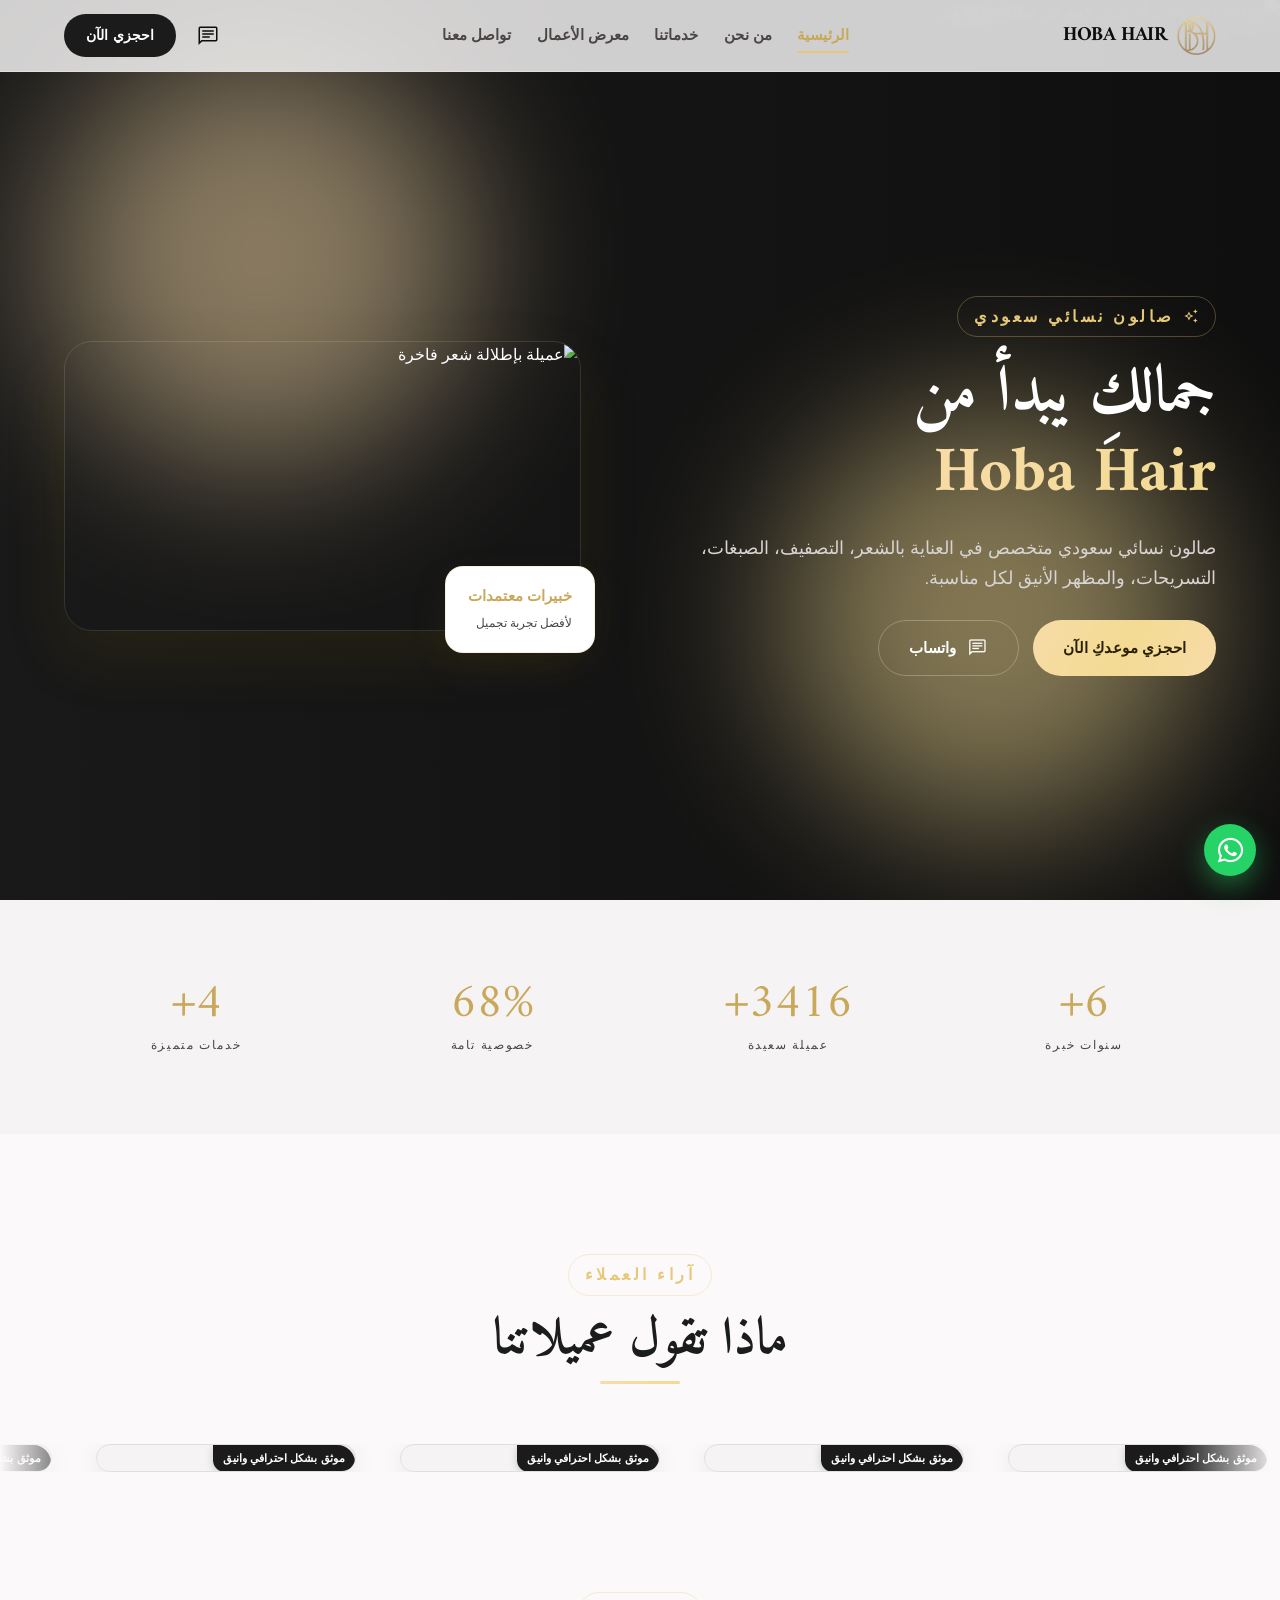
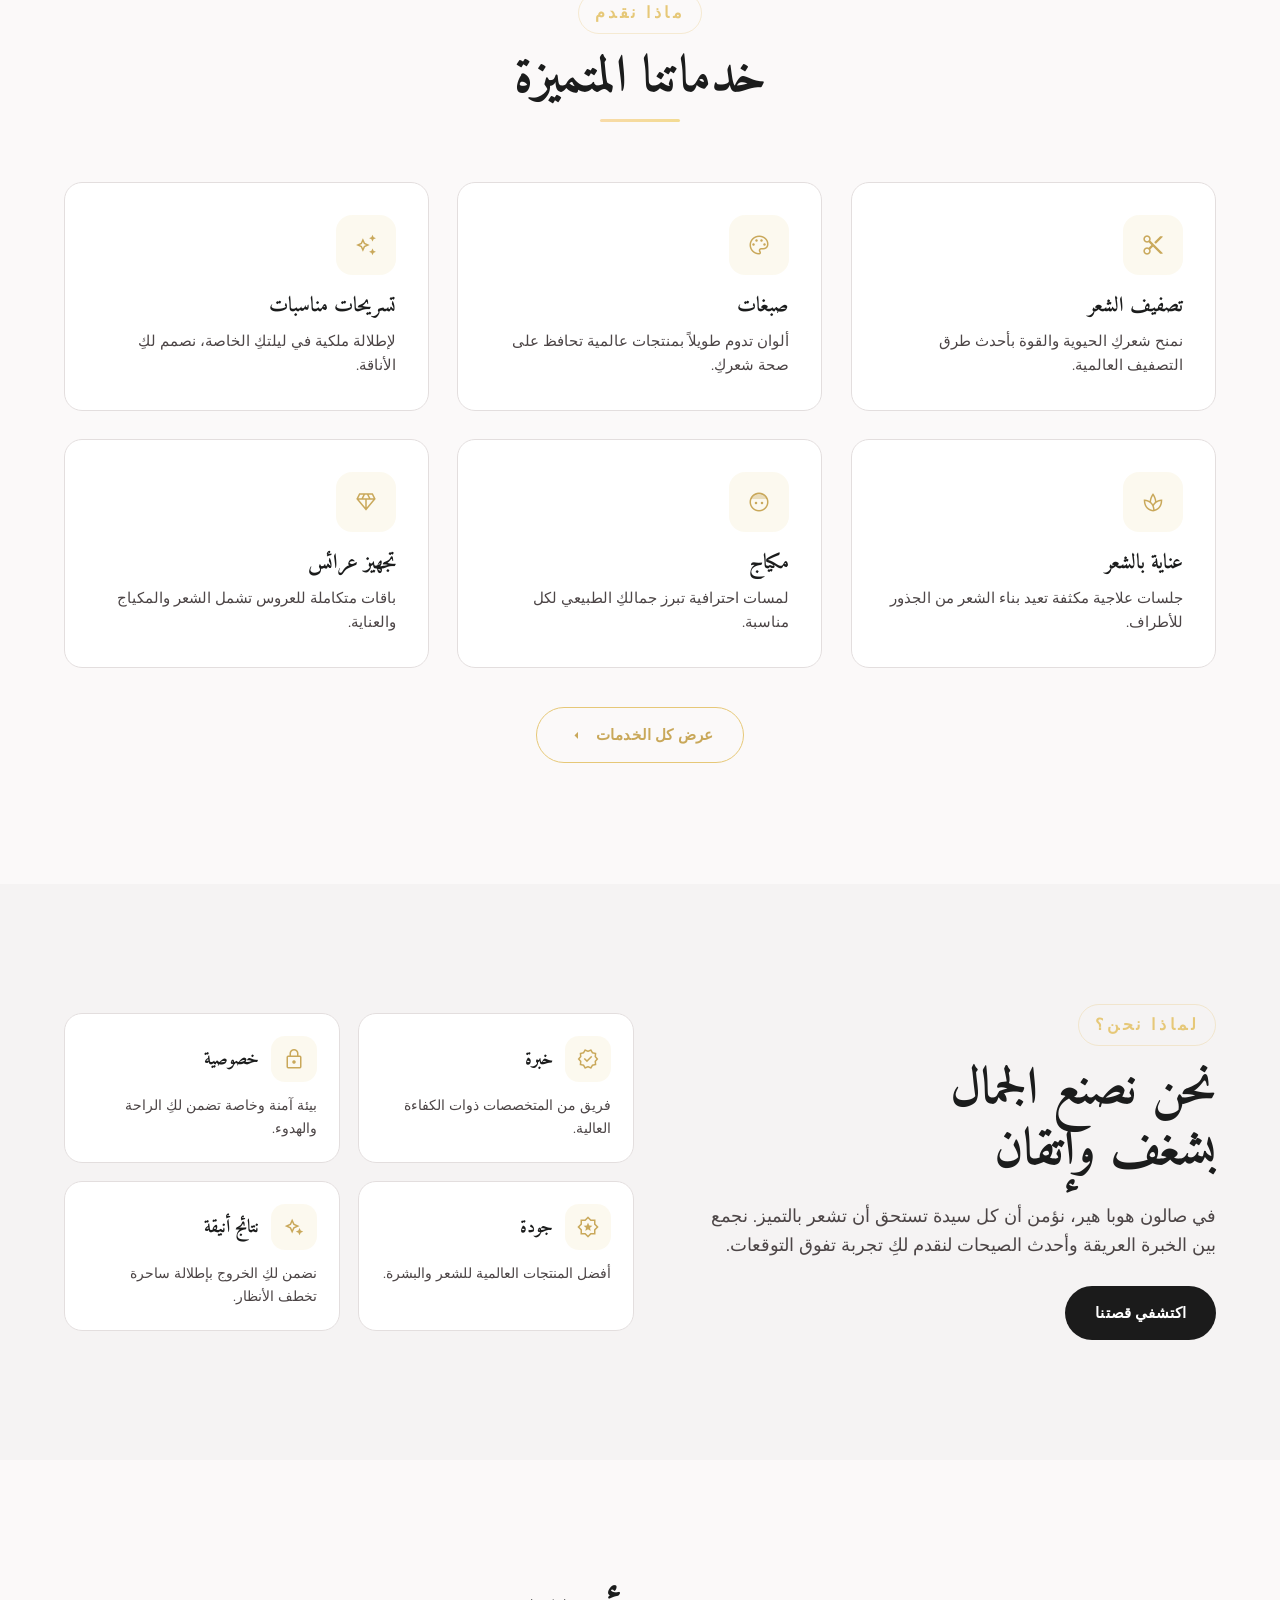
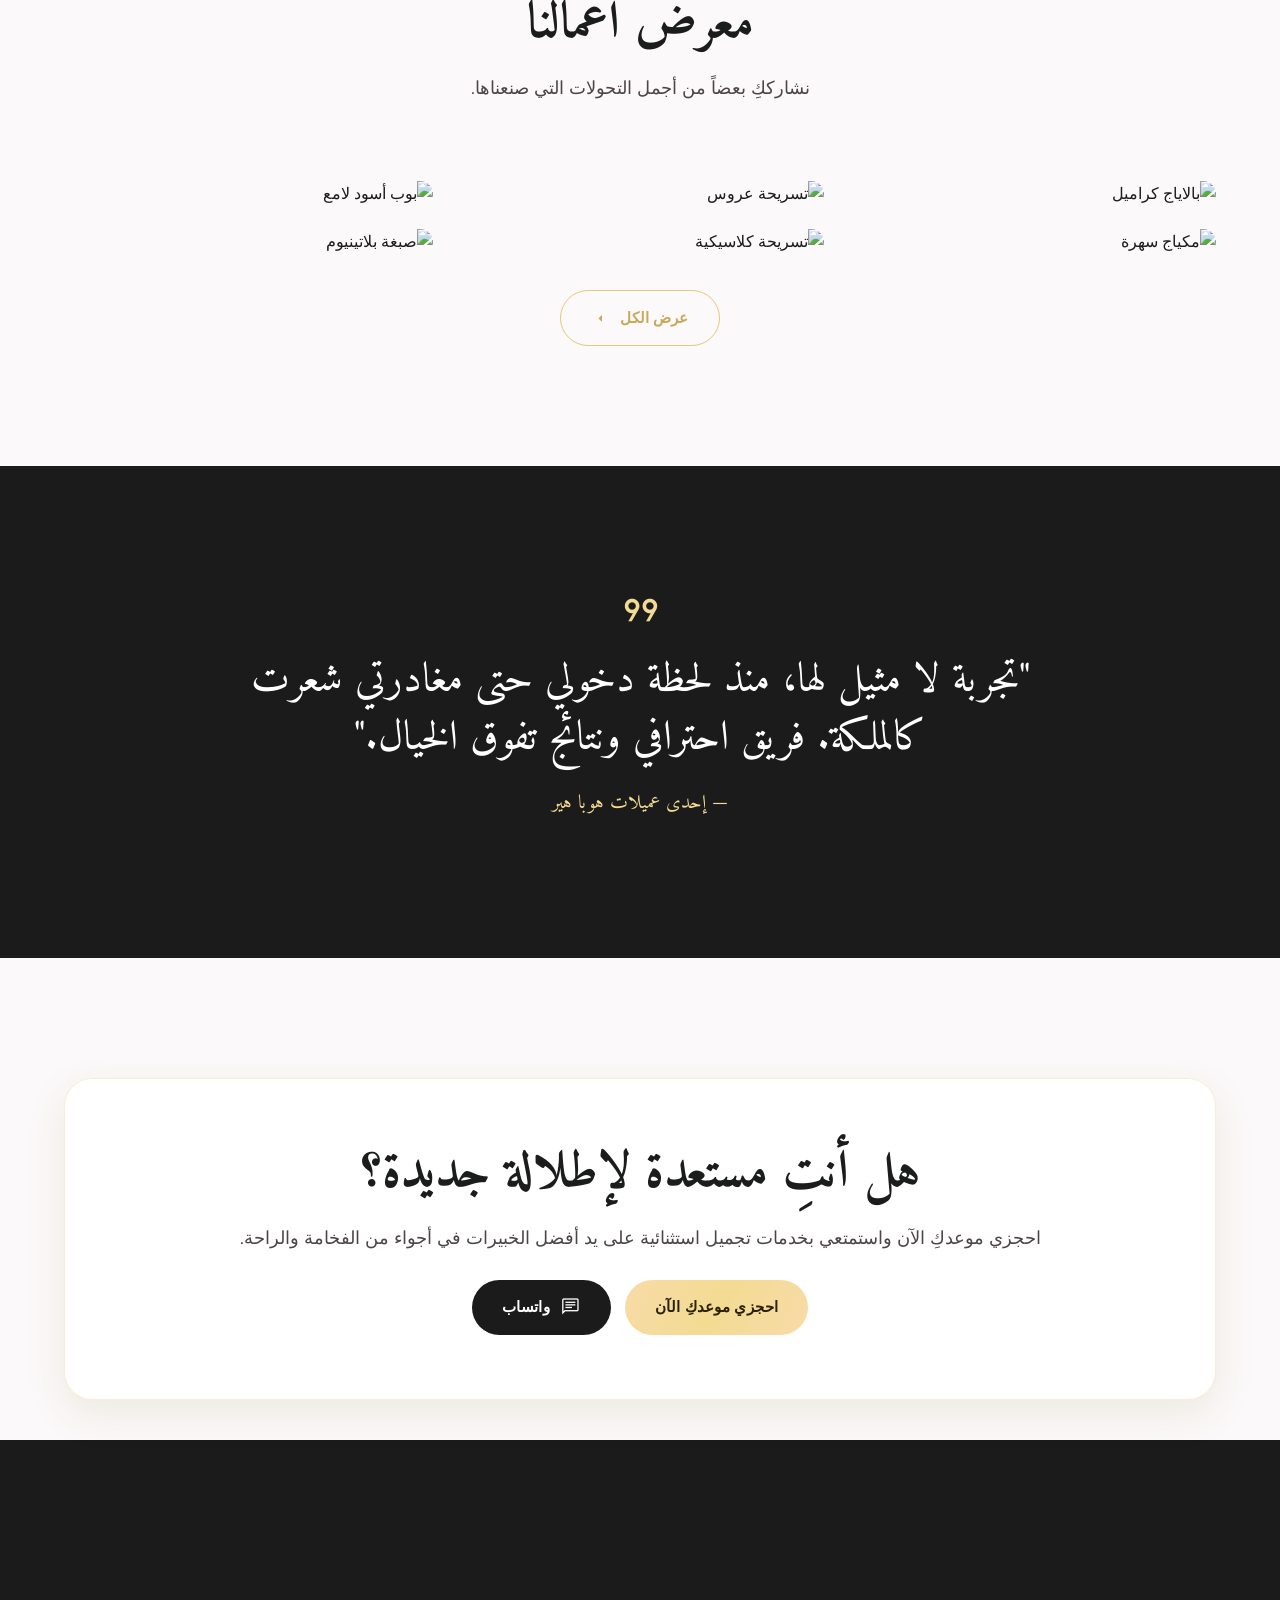
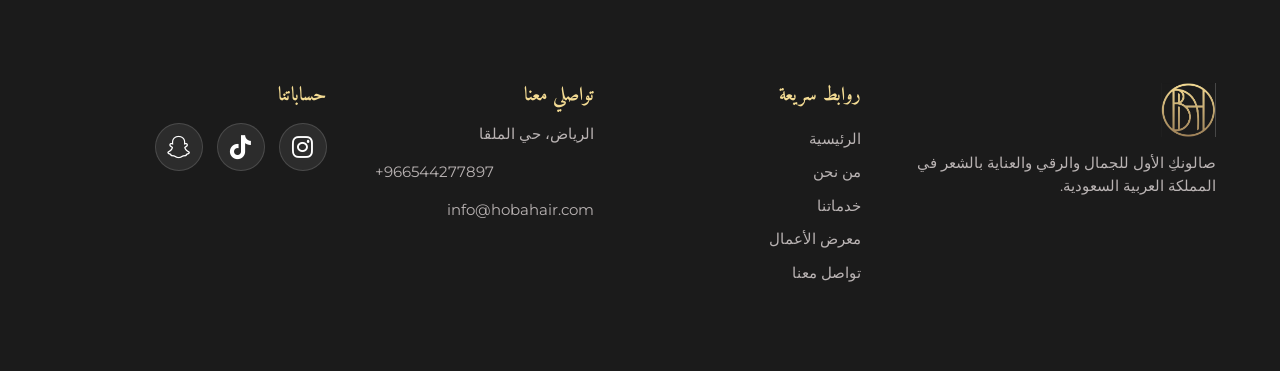
==== commit fd98be29: "first commit30" ====
--- a/index.html
+++ b/index.html
@@ -128,26 +128,26 @@
       <div class="marquee-wrap">
         <div class="marquee-track">
           <div class="marquee-group">
-            <div class="testi-card"><img loading="lazy" alt="رأي عميلة" src="https://hobahair.com/wp-content/uploads/2026/07/Screenshot_20260720_195020_Maps.jpg"/></div>
-            <div class="testi-card"><img loading="lazy" alt="رأي عميلة" src="https://hobahair.com/wp-content/uploads/2026/07/Screenshot_20260720_195005_Maps.jpg"/></div>
-            <div class="testi-card"><img loading="lazy" alt="رأي عميلة" src="https://hobahair.com/wp-content/uploads/2026/07/Screenshot_20260720_194954_Maps.jpg"/></div>
-            <div class="testi-card"><img loading="lazy" alt="رأي عميلة" src="https://hobahair.com/wp-content/uploads/2026/07/Screenshot_20260720_195028_Maps.jpg"/></div>
-            <div class="testi-card"><img loading="lazy" alt="رأي عميلة" src="https://hobahair.com/wp-content/uploads/2026/07/Screenshot_20260720_195032_Maps.jpg"/></div>
-            <div class="testi-card"><img loading="lazy" alt="رأي عميلة" src="https://hobahair.com/wp-content/uploads/2026/07/Screenshot_20260720_195047_Maps.jpg"/></div>
-            <div class="testi-card"><img loading="lazy" alt="رأي عميلة" src="https://hobahair.com/wp-content/uploads/2026/07/Screenshot_20260720_195052_Maps.jpg"/></div>
-            <div class="testi-card"><img loading="lazy" alt="رأي عميلة" src="https://hobahair.com/wp-content/uploads/2026/07/Screenshot_20260720_195056_Maps.jpg"/></div>
-            <div class="testi-card"><img loading="lazy" alt="رأي عميلة" src="https://hobahair.com/wp-content/uploads/2026/07/%D9%A2%D9%A0%D9%A2%D9%A6%D9%A0%D9%A7%D9%A2%D9%A0_%D9%A1%D9%A9%D9%A5%D9%A1%D9%A2%D9%A3.jpg"/></div>
+            <div class="testi-card"><img loading="lazy" alt="رأي عميلة" src="https://hobahair.com/wp-content/uploads/2026/07/Screenshot_20260720_195020_Maps.jpg"/><span class="testi-ribbon">موثق بشكل احترافي وانيق</span></div>
+            <div class="testi-card"><img loading="lazy" alt="رأي عميلة" src="https://hobahair.com/wp-content/uploads/2026/07/Screenshot_20260720_195005_Maps.jpg"/><span class="testi-ribbon">موثق بشكل احترافي وانيق</span></div>
+            <div class="testi-card"><img loading="lazy" alt="رأي عميلة" src="https://hobahair.com/wp-content/uploads/2026/07/Screenshot_20260720_194954_Maps.jpg"/><span class="testi-ribbon">موثق بشكل احترافي وانيق</span></div>
+            <div class="testi-card"><img loading="lazy" alt="رأي عميلة" src="https://hobahair.com/wp-content/uploads/2026/07/Screenshot_20260720_195028_Maps.jpg"/><span class="testi-ribbon">موثق بشكل احترافي وانيق</span></div>
+            <div class="testi-card"><img loading="lazy" alt="رأي عميلة" src="https://hobahair.com/wp-content/uploads/2026/07/Screenshot_20260720_195032_Maps.jpg"/><span class="testi-ribbon">موثق بشكل احترافي وانيق</span></div>
+            <div class="testi-card"><img loading="lazy" alt="رأي عميلة" src="https://hobahair.com/wp-content/uploads/2026/07/Screenshot_20260720_195047_Maps.jpg"/><span class="testi-ribbon">موثق بشكل احترافي وانيق</span></div>
+            <div class="testi-card"><img loading="lazy" alt="رأي عميلة" src="https://hobahair.com/wp-content/uploads/2026/07/Screenshot_20260720_195052_Maps.jpg"/><span class="testi-ribbon">موثق بشكل احترافي وانيق</span></div>
+            <div class="testi-card"><img loading="lazy" alt="رأي عميلة" src="https://hobahair.com/wp-content/uploads/2026/07/Screenshot_20260720_195056_Maps.jpg"/><span class="testi-ribbon">موثق بشكل احترافي وانيق</span></div>
+            <div class="testi-card"><img loading="lazy" alt="رأي عميلة" src="https://hobahair.com/wp-content/uploads/2026/07/%D9%A2%D9%A0%D9%A2%D9%A6%D9%A0%D9%A7%D9%A2%D9%A0_%D9%A1%D9%A9%D9%A5%D9%A1%D9%A2%D9%A3.jpg"/><span class="testi-ribbon">موثق بشكل احترافي وانيق</span></div>
           </div>
           <div class="marquee-group" aria-hidden="true">
-            <div class="testi-card"><img loading="lazy" alt="رأي عميلة" src="https://hobahair.com/wp-content/uploads/2026/07/Screenshot_20260720_195020_Maps.jpg"/></div>
-            <div class="testi-card"><img loading="lazy" alt="رأي عميلة" src="https://hobahair.com/wp-content/uploads/2026/07/Screenshot_20260720_195005_Maps.jpg"/></div>
-            <div class="testi-card"><img loading="lazy" alt="رأي عميلة" src="https://hobahair.com/wp-content/uploads/2026/07/Screenshot_20260720_194954_Maps.jpg"/></div>
-            <div class="testi-card"><img loading="lazy" alt="رأي عميلة" src="https://hobahair.com/wp-content/uploads/2026/07/Screenshot_20260720_195028_Maps.jpg"/></div>
-            <div class="testi-card"><img loading="lazy" alt="رأي عميلة" src="https://hobahair.com/wp-content/uploads/2026/07/Screenshot_20260720_195032_Maps.jpg"/></div>
-            <div class="testi-card"><img loading="lazy" alt="رأي عميلة" src="https://hobahair.com/wp-content/uploads/2026/07/Screenshot_20260720_195047_Maps.jpg"/></div>
-            <div class="testi-card"><img loading="lazy" alt="رأي عميلة" src="https://hobahair.com/wp-content/uploads/2026/07/Screenshot_20260720_195052_Maps.jpg"/></div>
-            <div class="testi-card"><img loading="lazy" alt="رأي عميلة" src="https://hobahair.com/wp-content/uploads/2026/07/Screenshot_20260720_195056_Maps.jpg"/></div>
-            <div class="testi-card"><img loading="lazy" alt="رأي عميلة" src="https://hobahair.com/wp-content/uploads/2026/07/%D9%A2%D9%A0%D9%A2%D9%A6%D9%A0%D9%A7%D9%A2%D9%A0_%D9%A1%D9%A9%D9%A5%D9%A1%D9%A2%D9%A3.jpg"/></div>
+            <div class="testi-card"><img loading="lazy" alt="رأي عميلة" src="https://hobahair.com/wp-content/uploads/2026/07/Screenshot_20260720_195020_Maps.jpg"/><span class="testi-ribbon">موثق بشكل احترافي وانيق</span></div>
+            <div class="testi-card"><img loading="lazy" alt="رأي عميلة" src="https://hobahair.com/wp-content/uploads/2026/07/Screenshot_20260720_195005_Maps.jpg"/><span class="testi-ribbon">موثق بشكل احترافي وانيق</span></div>
+            <div class="testi-card"><img loading="lazy" alt="رأي عميلة" src="https://hobahair.com/wp-content/uploads/2026/07/Screenshot_20260720_194954_Maps.jpg"/><span class="testi-ribbon">موثق بشكل احترافي وانيق</span></div>
+            <div class="testi-card"><img loading="lazy" alt="رأي عميلة" src="https://hobahair.com/wp-content/uploads/2026/07/Screenshot_20260720_195028_Maps.jpg"/><span class="testi-ribbon">موثق بشكل احترافي وانيق</span></div>
+            <div class="testi-card"><img loading="lazy" alt="رأي عميلة" src="https://hobahair.com/wp-content/uploads/2026/07/Screenshot_20260720_195032_Maps.jpg"/><span class="testi-ribbon">موثق بشكل احترافي وانيق</span></div>
+            <div class="testi-card"><img loading="lazy" alt="رأي عميلة" src="https://hobahair.com/wp-content/uploads/2026/07/Screenshot_20260720_195047_Maps.jpg"/><span class="testi-ribbon">موثق بشكل احترافي وانيق</span></div>
+            <div class="testi-card"><img loading="lazy" alt="رأي عميلة" src="https://hobahair.com/wp-content/uploads/2026/07/Screenshot_20260720_195052_Maps.jpg"/><span class="testi-ribbon">موثق بشكل احترافي وانيق</span></div>
+            <div class="testi-card"><img loading="lazy" alt="رأي عميلة" src="https://hobahair.com/wp-content/uploads/2026/07/Screenshot_20260720_195056_Maps.jpg"/><span class="testi-ribbon">موثق بشكل احترافي وانيق</span></div>
+            <div class="testi-card"><img loading="lazy" alt="رأي عميلة" src="https://hobahair.com/wp-content/uploads/2026/07/%D9%A2%D9%A0%D9%A2%D9%A6%D9%A0%D9%A7%D9%A2%D9%A0_%D9%A1%D9%A9%D9%A5%D9%A1%D9%A2%D9%A3.jpg"/><span class="testi-ribbon">موثق بشكل احترافي وانيق</span></div>
           </div>
         </div>
       </div>
--- a/assets/css/style.css
+++ b/assets/css/style.css
@@ -366,6 +366,7 @@
   flex-shrink: 0;
 }
 .testi-card {
+  position: relative;
   flex-shrink: 0;
   width: clamp(220px, 28vw, 340px);
   border-radius: var(--radius);
@@ -387,6 +388,23 @@
   display: block;
   overflow: hidden;
   border-radius: var(--radius) var(--radius) 0 0;
+}
+.testi-ribbon {
+  position: absolute;
+  top: 0;
+  right: 0;
+  background: var(--primary-soft);
+  color: #fff;
+  font-size: clamp(0.55rem, 1.1vw, 0.7rem);
+  font-weight: 700;
+  padding: 6px 10px;
+  border-radius: 0 var(--radius) 0 12px;
+  box-shadow: 0 2px 8px rgba(0, 0, 0, 0.18);
+  pointer-events: none;
+  line-height: 1.3;
+  text-align: right;
+  letter-spacing: 0.01em;
+  z-index: 2;
 }
 .marquee-wrap:hover .marquee-track {
   animation-play-state: paused;
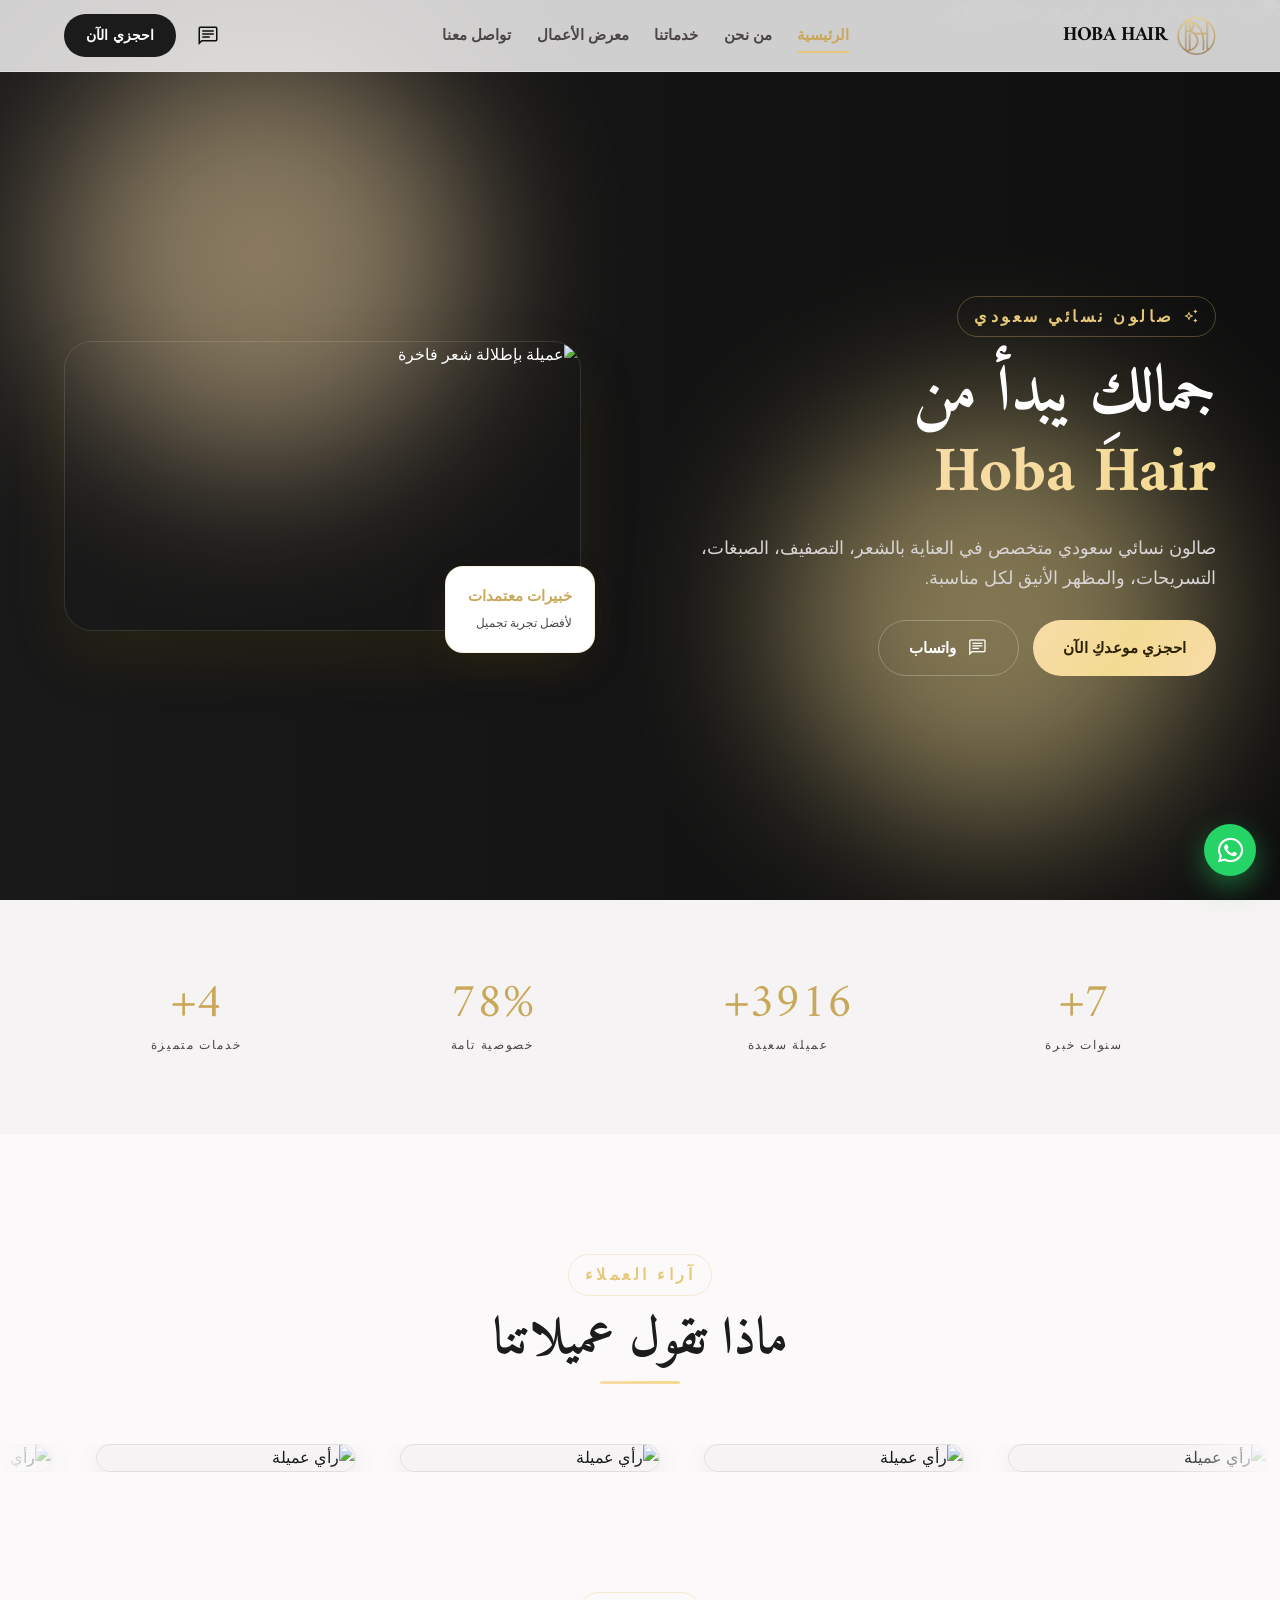
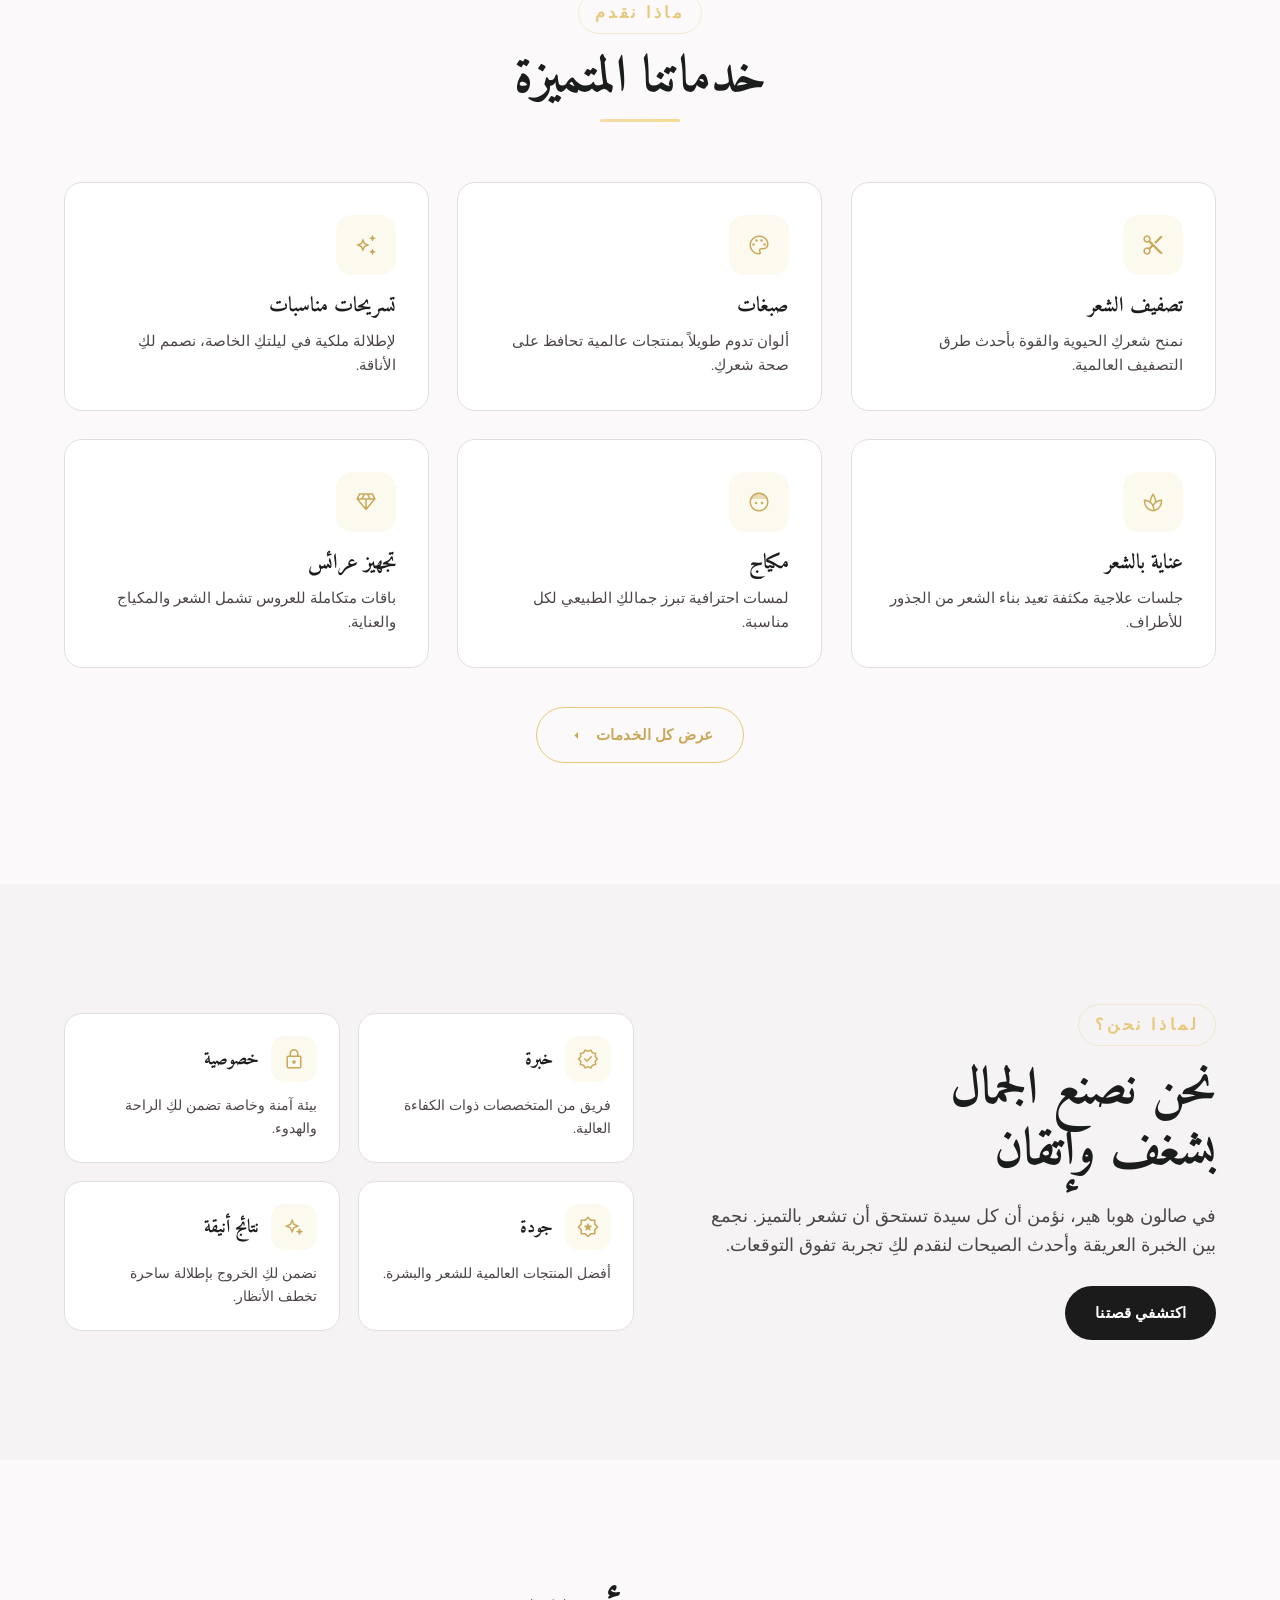
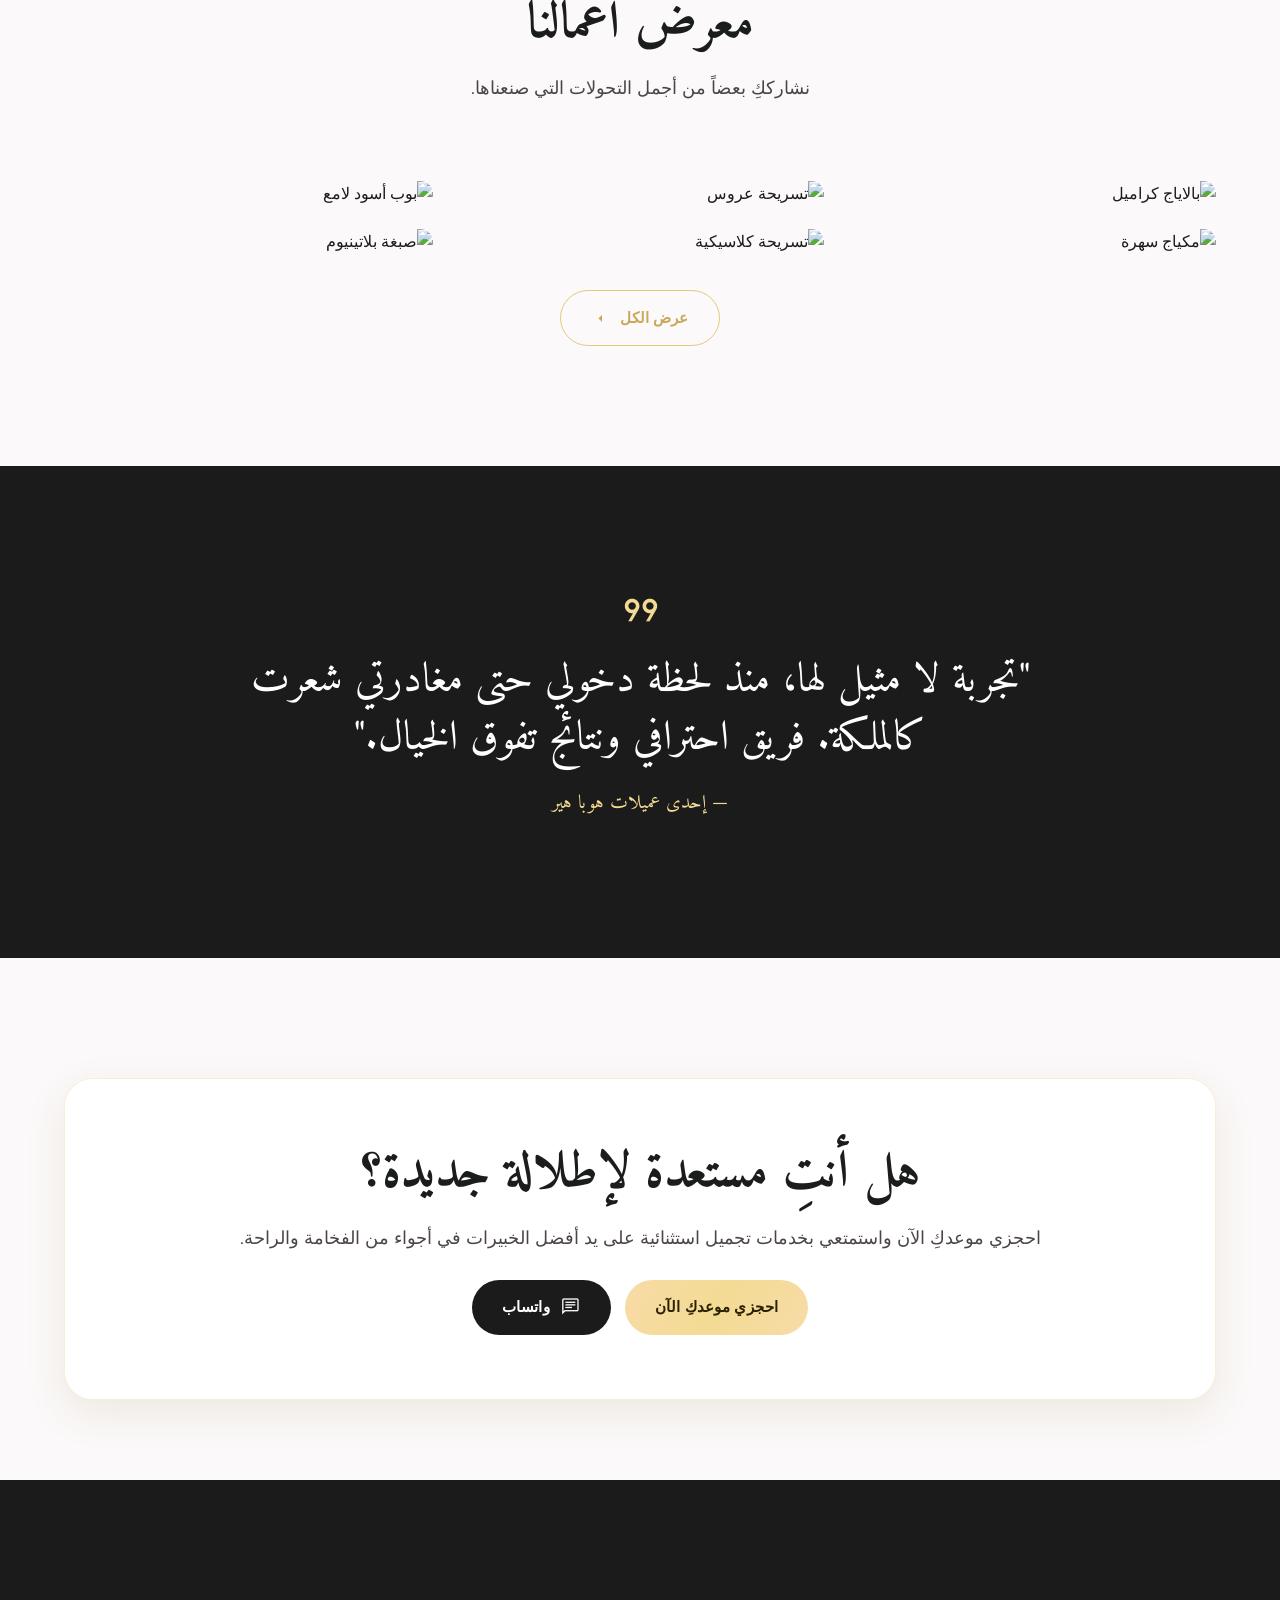
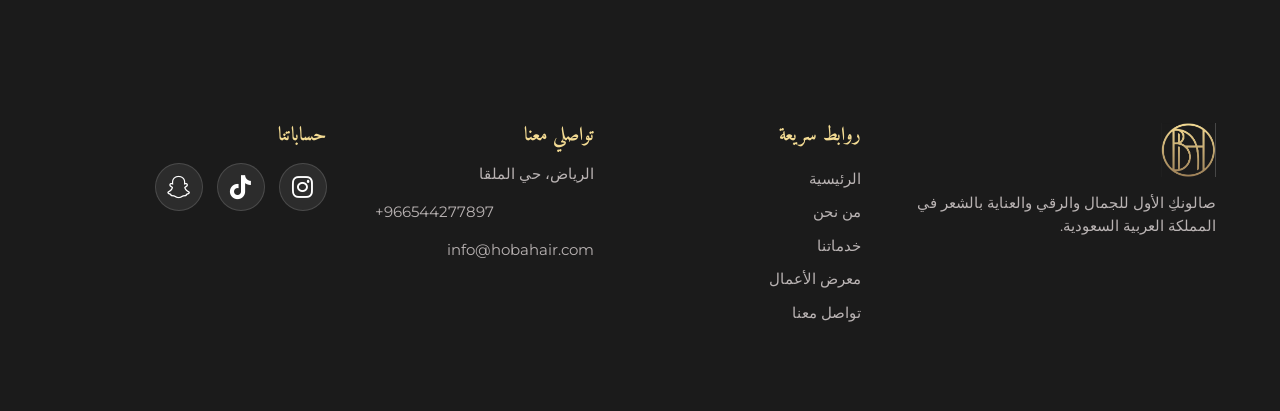
==== commit 37b2f346: "first commit31" ====
--- a/index.html
+++ b/index.html
@@ -128,30 +128,29 @@
       <div class="marquee-wrap">
         <div class="marquee-track">
           <div class="marquee-group">
-            <div class="testi-card"><img loading="lazy" alt="رأي عميلة" src="https://hobahair.com/wp-content/uploads/2026/07/Screenshot_20260720_195020_Maps.jpg"/><span class="testi-ribbon">موثق بشكل احترافي وانيق</span></div>
-            <div class="testi-card"><img loading="lazy" alt="رأي عميلة" src="https://hobahair.com/wp-content/uploads/2026/07/Screenshot_20260720_195005_Maps.jpg"/><span class="testi-ribbon">موثق بشكل احترافي وانيق</span></div>
-            <div class="testi-card"><img loading="lazy" alt="رأي عميلة" src="https://hobahair.com/wp-content/uploads/2026/07/Screenshot_20260720_194954_Maps.jpg"/><span class="testi-ribbon">موثق بشكل احترافي وانيق</span></div>
-            <div class="testi-card"><img loading="lazy" alt="رأي عميلة" src="https://hobahair.com/wp-content/uploads/2026/07/Screenshot_20260720_195028_Maps.jpg"/><span class="testi-ribbon">موثق بشكل احترافي وانيق</span></div>
-            <div class="testi-card"><img loading="lazy" alt="رأي عميلة" src="https://hobahair.com/wp-content/uploads/2026/07/Screenshot_20260720_195032_Maps.jpg"/><span class="testi-ribbon">موثق بشكل احترافي وانيق</span></div>
-            <div class="testi-card"><img loading="lazy" alt="رأي عميلة" src="https://hobahair.com/wp-content/uploads/2026/07/Screenshot_20260720_195047_Maps.jpg"/><span class="testi-ribbon">موثق بشكل احترافي وانيق</span></div>
-            <div class="testi-card"><img loading="lazy" alt="رأي عميلة" src="https://hobahair.com/wp-content/uploads/2026/07/Screenshot_20260720_195052_Maps.jpg"/><span class="testi-ribbon">موثق بشكل احترافي وانيق</span></div>
-            <div class="testi-card"><img loading="lazy" alt="رأي عميلة" src="https://hobahair.com/wp-content/uploads/2026/07/Screenshot_20260720_195056_Maps.jpg"/><span class="testi-ribbon">موثق بشكل احترافي وانيق</span></div>
-            <div class="testi-card"><img loading="lazy" alt="رأي عميلة" src="https://hobahair.com/wp-content/uploads/2026/07/%D9%A2%D9%A0%D9%A2%D9%A6%D9%A0%D9%A7%D9%A2%D9%A0_%D9%A1%D9%A9%D9%A5%D9%A1%D9%A2%D9%A3.jpg"/><span class="testi-ribbon">موثق بشكل احترافي وانيق</span></div>
+            <div class="testi-card"><img loading="lazy" alt="رأي عميلة" src="https://hobahair.com/wp-content/uploads/2026/07/Screenshot_20260720_195020_Maps.jpg"/></div>
+            <div class="testi-card"><img loading="lazy" alt="رأي عميلة" src="https://hobahair.com/wp-content/uploads/2026/07/Screenshot_20260720_195005_Maps.jpg"/></div>
+            <div class="testi-card"><img loading="lazy" alt="رأي عميلة" src="https://hobahair.com/wp-content/uploads/2026/07/Screenshot_20260720_194954_Maps.jpg"/></div>
+            <div class="testi-card"><img loading="lazy" alt="رأي عميلة" src="https://hobahair.com/wp-content/uploads/2026/07/Screenshot_20260720_195028_Maps.jpg"/></div>
+            <div class="testi-card"><img loading="lazy" alt="رأي عميلة" src="https://hobahair.com/wp-content/uploads/2026/07/Screenshot_20260720_195032_Maps.jpg"/></div>
+            <div class="testi-card"><img loading="lazy" alt="رأي عميلة" src="https://hobahair.com/wp-content/uploads/2026/07/Screenshot_20260720_195047_Maps.jpg"/></div>
+            <div class="testi-card"><img loading="lazy" alt="رأي عميلة" src="https://hobahair.com/wp-content/uploads/2026/07/Screenshot_20260720_195052_Maps.jpg"/></div>
+            <div class="testi-card"><img loading="lazy" alt="رأي عميلة" src="https://hobahair.com/wp-content/uploads/2026/07/Screenshot_20260720_195056_Maps.jpg"/></div>
+            <div class="testi-card"><img loading="lazy" alt="رأي عميلة" src="https://hobahair.com/wp-content/uploads/2026/07/%D9%A2%D9%A0%D9%A2%D9%A6%D9%A0%D9%A7%D9%A2%D9%A0_%D9%A1%D9%A9%D9%A5%D9%A1%D9%A2%D9%A3.jpg"/></div>
           </div>
           <div class="marquee-group" aria-hidden="true">
-            <div class="testi-card"><img loading="lazy" alt="رأي عميلة" src="https://hobahair.com/wp-content/uploads/2026/07/Screenshot_20260720_195020_Maps.jpg"/><span class="testi-ribbon">موثق بشكل احترافي وانيق</span></div>
-            <div class="testi-card"><img loading="lazy" alt="رأي عميلة" src="https://hobahair.com/wp-content/uploads/2026/07/Screenshot_20260720_195005_Maps.jpg"/><span class="testi-ribbon">موثق بشكل احترافي وانيق</span></div>
-            <div class="testi-card"><img loading="lazy" alt="رأي عميلة" src="https://hobahair.com/wp-content/uploads/2026/07/Screenshot_20260720_194954_Maps.jpg"/><span class="testi-ribbon">موثق بشكل احترافي وانيق</span></div>
-            <div class="testi-card"><img loading="lazy" alt="رأي عميلة" src="https://hobahair.com/wp-content/uploads/2026/07/Screenshot_20260720_195028_Maps.jpg"/><span class="testi-ribbon">موثق بشكل احترافي وانيق</span></div>
-            <div class="testi-card"><img loading="lazy" alt="رأي عميلة" src="https://hobahair.com/wp-content/uploads/2026/07/Screenshot_20260720_195032_Maps.jpg"/><span class="testi-ribbon">موثق بشكل احترافي وانيق</span></div>
-            <div class="testi-card"><img loading="lazy" alt="رأي عميلة" src="https://hobahair.com/wp-content/uploads/2026/07/Screenshot_20260720_195047_Maps.jpg"/><span class="testi-ribbon">موثق بشكل احترافي وانيق</span></div>
-            <div class="testi-card"><img loading="lazy" alt="رأي عميلة" src="https://hobahair.com/wp-content/uploads/2026/07/Screenshot_20260720_195052_Maps.jpg"/><span class="testi-ribbon">موثق بشكل احترافي وانيق</span></div>
-            <div class="testi-card"><img loading="lazy" alt="رأي عميلة" src="https://hobahair.com/wp-content/uploads/2026/07/Screenshot_20260720_195056_Maps.jpg"/><span class="testi-ribbon">موثق بشكل احترافي وانيق</span></div>
-            <div class="testi-card"><img loading="lazy" alt="رأي عميلة" src="https://hobahair.com/wp-content/uploads/2026/07/%D9%A2%D9%A0%D9%A2%D9%A6%D9%A0%D9%A7%D9%A2%D9%A0_%D9%A1%D9%A9%D9%A5%D9%A1%D9%A2%D9%A3.jpg"/><span class="testi-ribbon">موثق بشكل احترافي وانيق</span></div>
-          </div>
-        </div>
-      </div>
-    </section>
+            <div class="testi-card"><img loading="lazy" alt="رأي عميلة" src="https://hobahair.com/wp-content/uploads/2026/07/Screenshot_20260720_195020_Maps.jpg"/></div>
+            <div class="testi-card"><img loading="lazy" alt="رأي عميلة" src="https://hobahair.com/wp-content/uploads/2026/07/Screenshot_20260720_195005_Maps.jpg"/></div>
+            <div class="testi-card"><img loading="lazy" alt="رأي عميلة" src="https://hobahair.com/wp-content/uploads/2026/07/Screenshot_20260720_194954_Maps.jpg"/></div>
+            <div class="testi-card"><img loading="lazy" alt="رأي عميلة" src="https://hobahair.com/wp-content/uploads/2026/07/Screenshot_20260720_195028_Maps.jpg"/></div>
+            <div class="testi-card"><img loading="lazy" alt="رأي عميلة" src="https://hobahair.com/wp-content/uploads/2026/07/Screenshot_20260720_195032_Maps.jpg"/></div>
+            <div class="testi-card"><img loading="lazy" alt="رأي عميلة" src="https://hobahair.com/wp-content/uploads/2026/07/Screenshot_20260720_195047_Maps.jpg"/></div>
+            <div class="testi-card"><img loading="lazy" alt="رأي عميلة" src="https://hobahair.com/wp-content/uploads/2026/07/Screenshot_20260720_195052_Maps.jpg"/></div>
+            <div class="testi-card"><img loading="lazy" alt="رأي عميلة" src="https://hobahair.com/wp-content/uploads/2026/07/Screenshot_20260720_195056_Maps.jpg"/></div>
+            <div class="testi-card"><img loading="lazy" alt="رأي عميلة" src="https://hobahair.com/wp-content/uploads/2026/07/%D9%A2%D9%A0%D9%A2%D9%A6%D9%A0%D9%A7%D9%A2%D9%A0_%D9%A1%D9%A9%D9%A5%D9%A1%D9%A2%D9%A3.jpg"/></div>
+          </div>
+        </div>
+      </div>
 
     <!-- ===== Services ===== -->
     <section class="section">
--- a/assets/css/style.css
+++ b/assets/css/style.css
@@ -366,7 +366,6 @@
   flex-shrink: 0;
 }
 .testi-card {
-  position: relative;
   flex-shrink: 0;
   width: clamp(220px, 28vw, 340px);
   border-radius: var(--radius);
@@ -388,23 +387,6 @@
   display: block;
   overflow: hidden;
   border-radius: var(--radius) var(--radius) 0 0;
-}
-.testi-ribbon {
-  position: absolute;
-  top: 0;
-  right: 0;
-  background: var(--primary-soft);
-  color: #fff;
-  font-size: clamp(0.55rem, 1.1vw, 0.7rem);
-  font-weight: 700;
-  padding: 6px 10px;
-  border-radius: 0 var(--radius) 0 12px;
-  box-shadow: 0 2px 8px rgba(0, 0, 0, 0.18);
-  pointer-events: none;
-  line-height: 1.3;
-  text-align: right;
-  letter-spacing: 0.01em;
-  z-index: 2;
 }
 .marquee-wrap:hover .marquee-track {
   animation-play-state: paused;
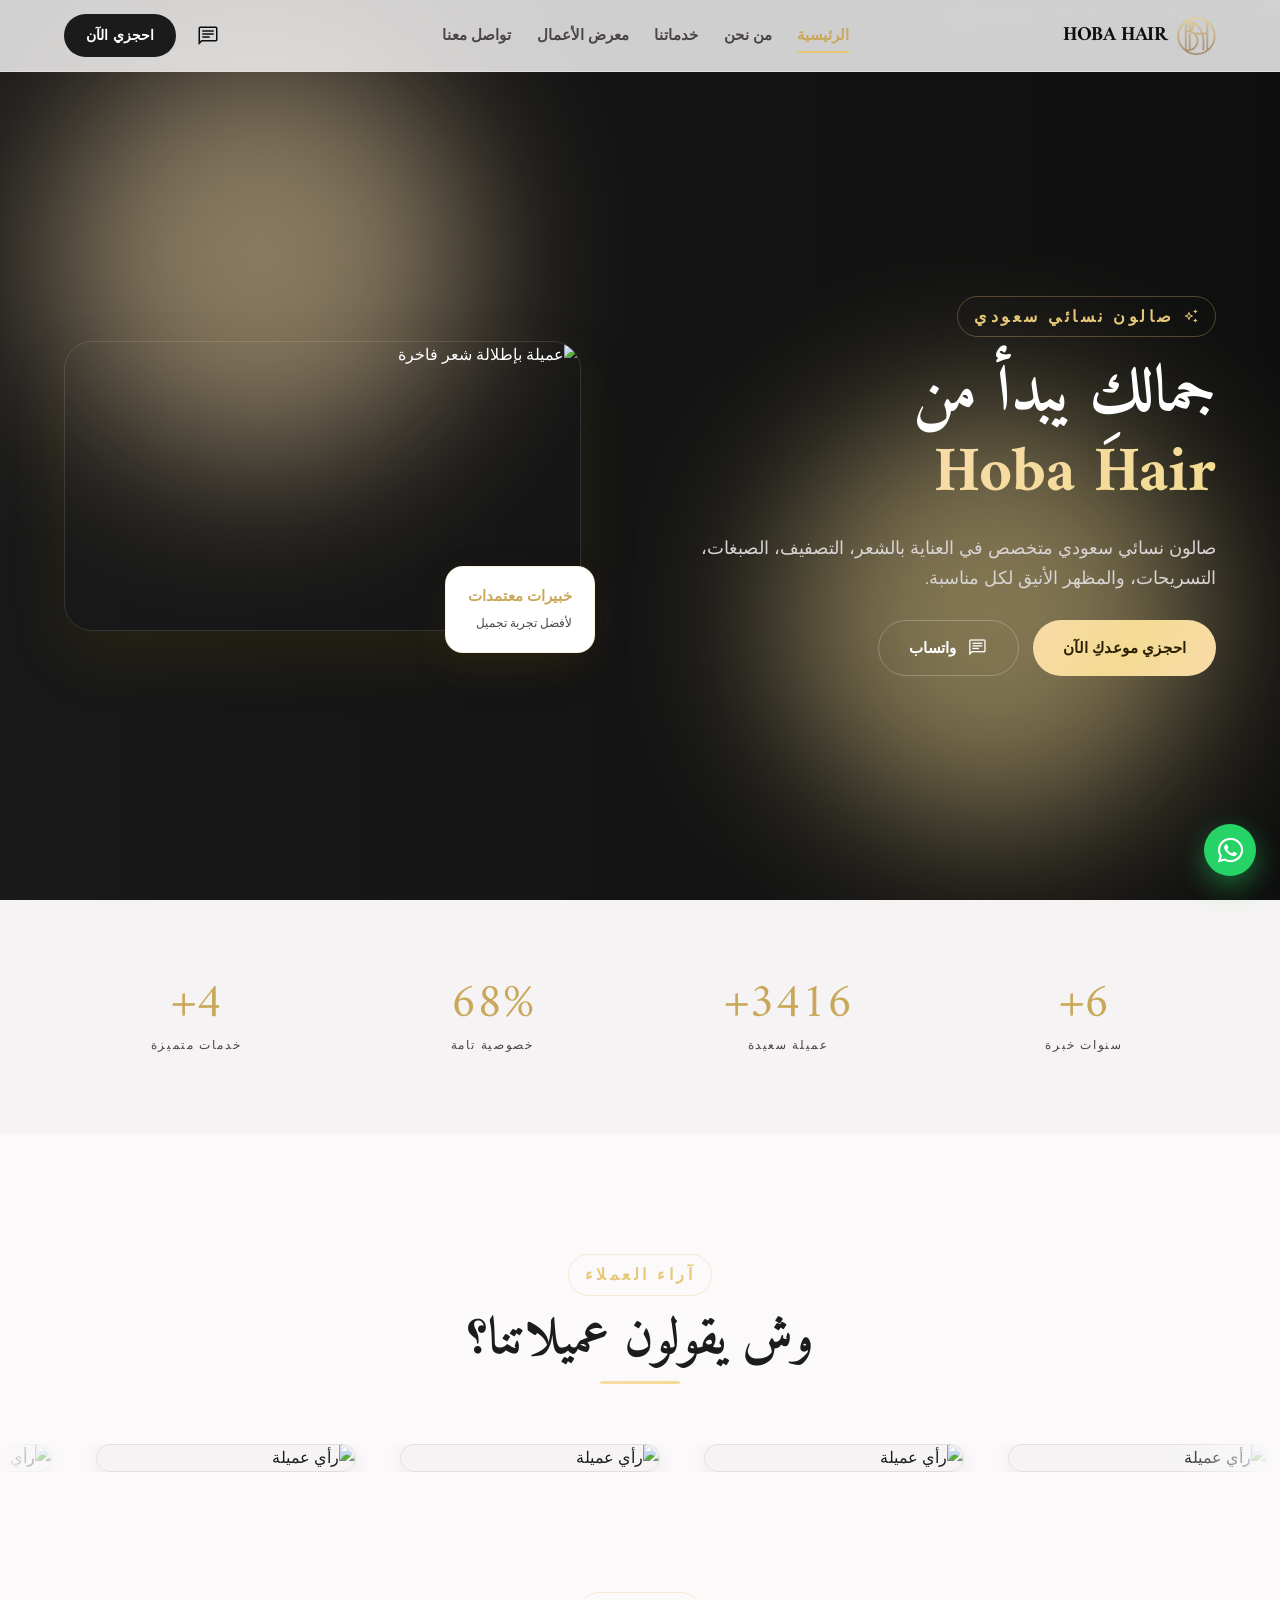
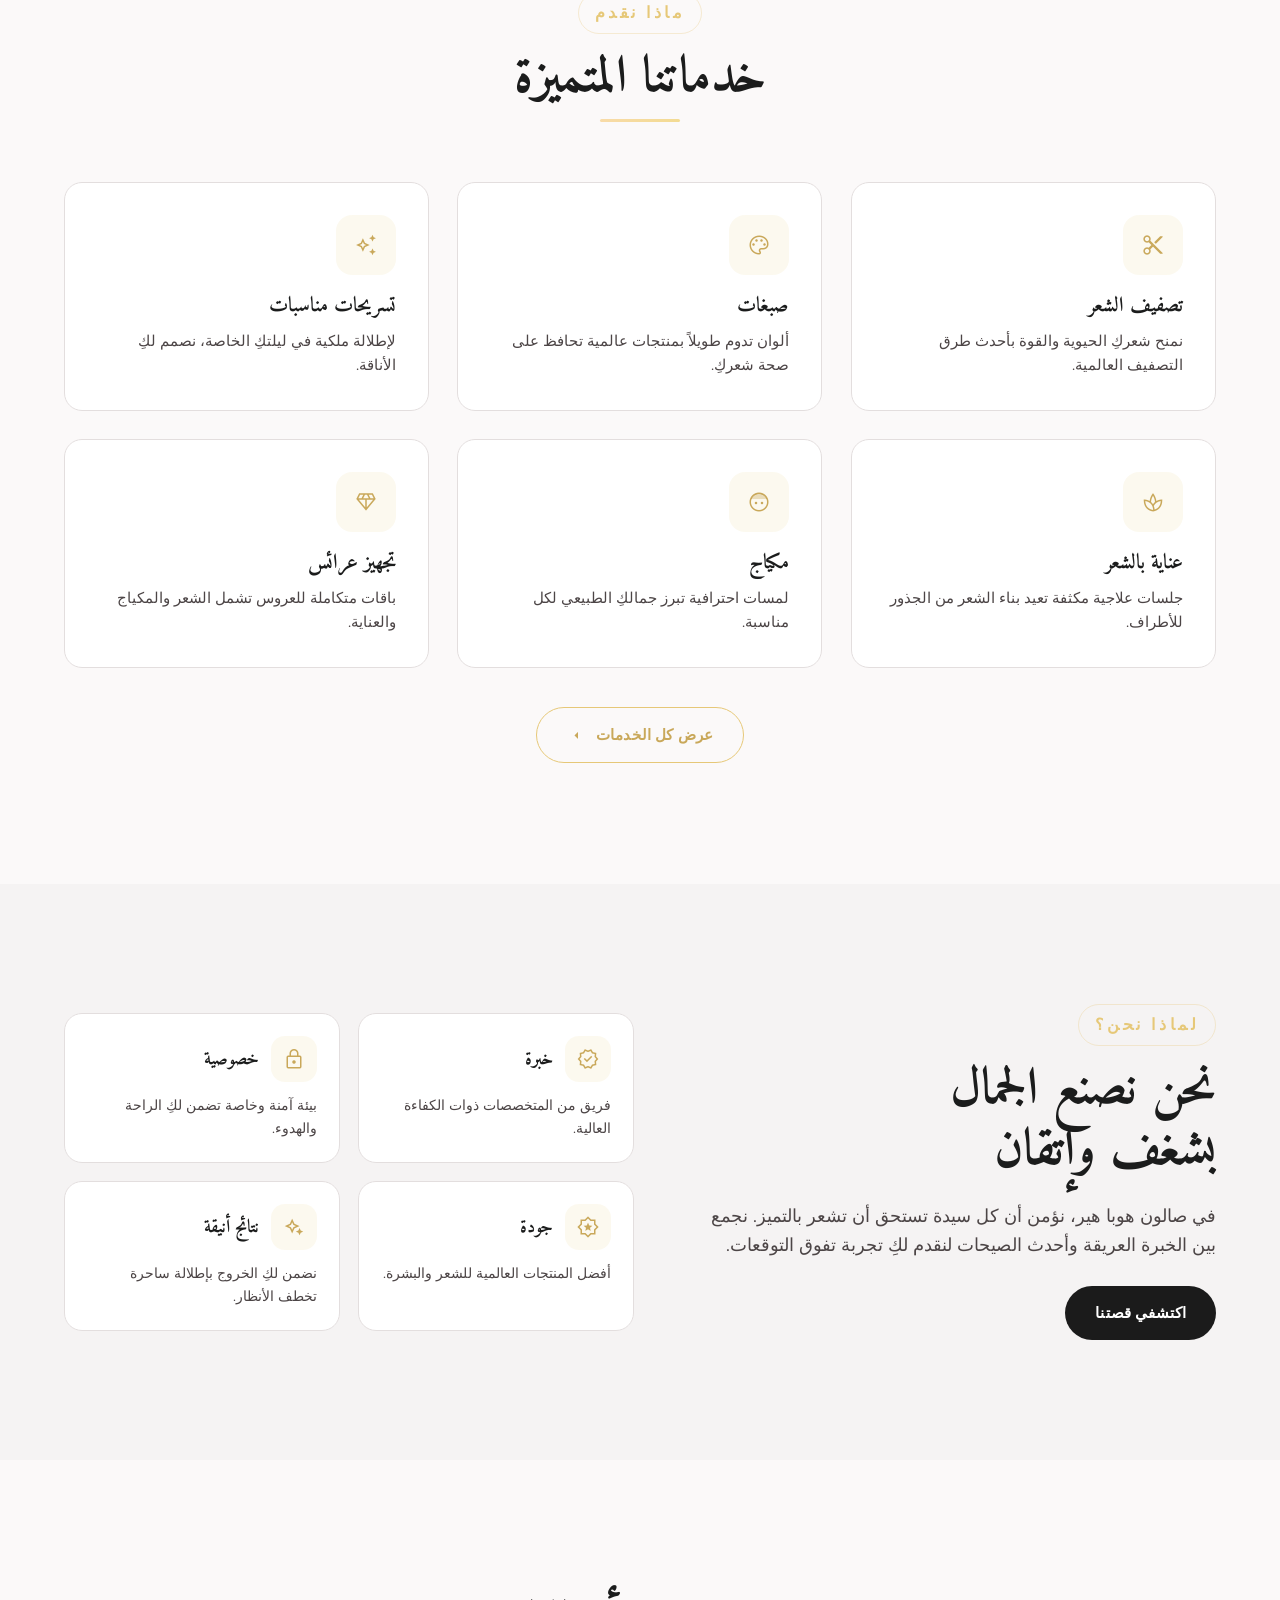
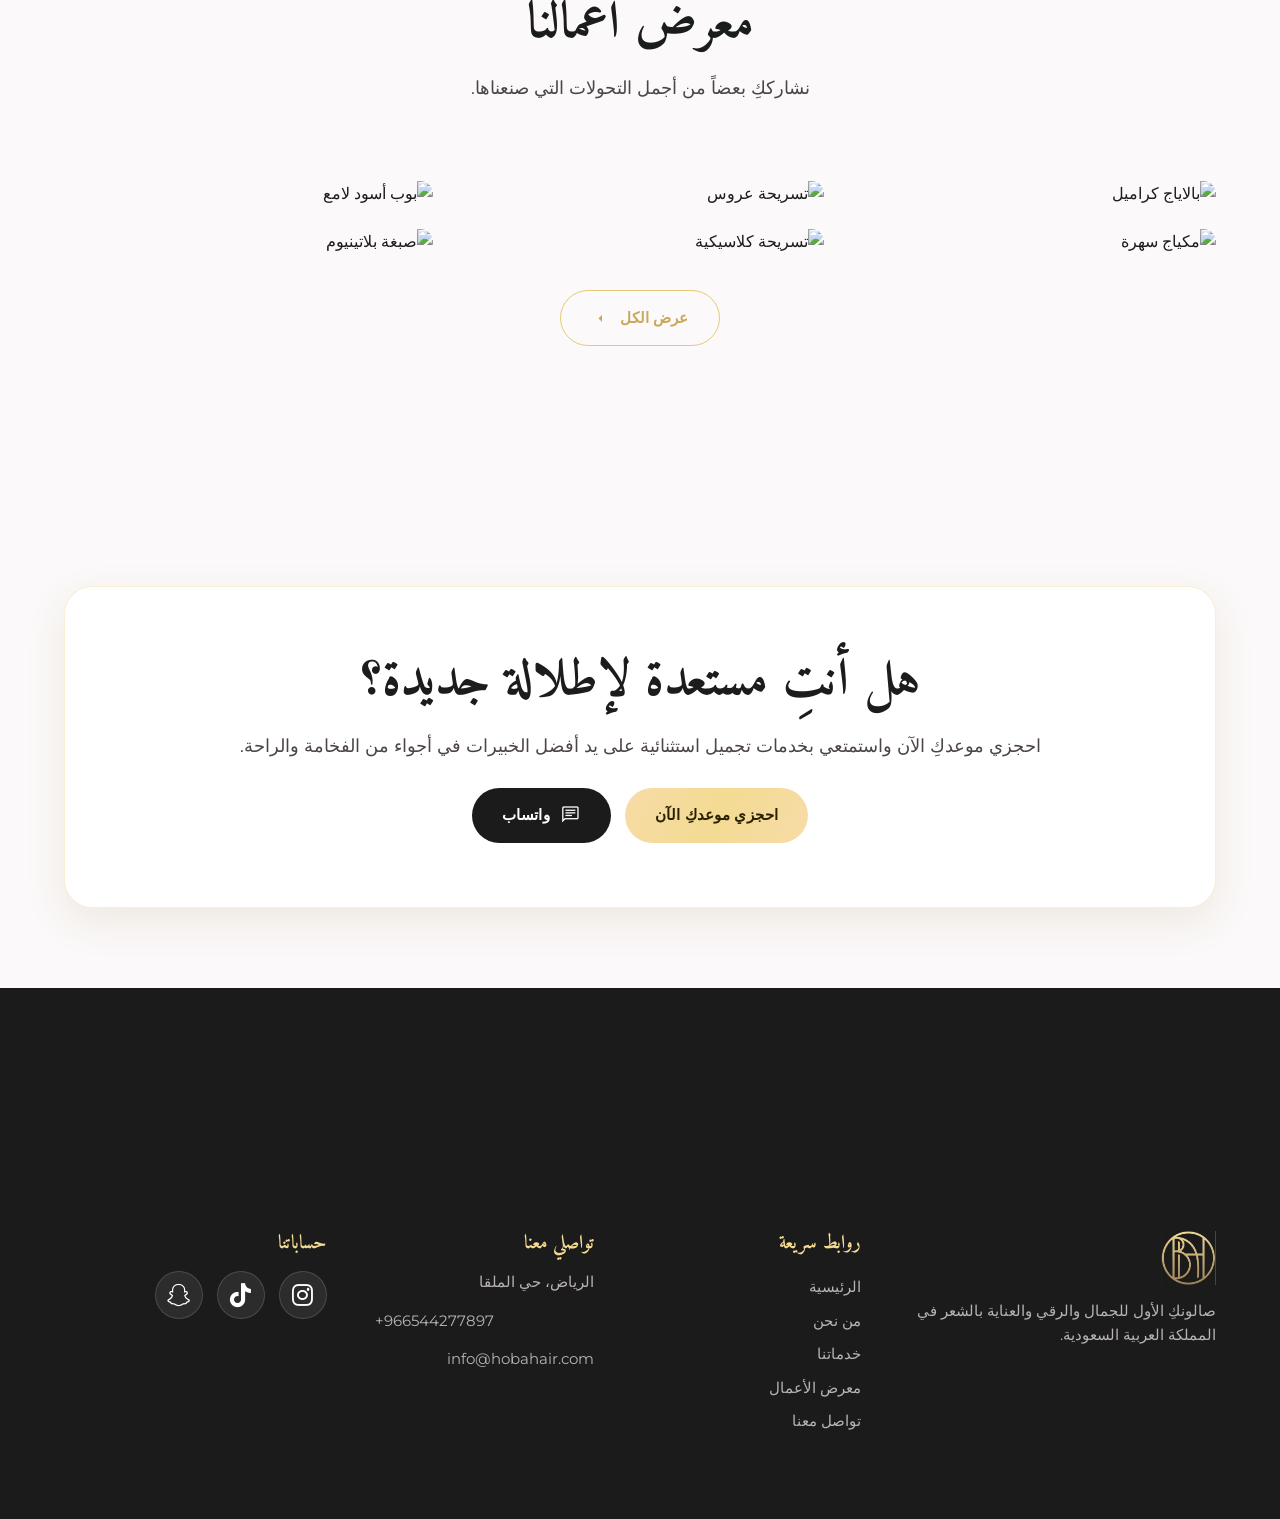
==== commit 5c4ea56a: "first commit32" ====
--- a/index.html
+++ b/index.html
@@ -121,7 +121,7 @@
       <div class="container">
         <div class="sec-head reveal">
           <span class="eyebrow">آراء العملاء</span>
-          <h2 class="title">ماذا تقول عميلاتنا</h2>
+          <h2 class="title">وش يقولون عميلاتنا؟</h2>
           <div class="divider"></div>
         </div>
       </div>
@@ -214,13 +214,13 @@
     </section>
 
     <!-- ===== Testimonial ===== -->
-    <section class="section testi">
+    <!-- <section class="section testi">
       <div class="container reveal">
         <span class="material-symbols-outlined" style="font-size:3rem;color:var(--secondary-soft)">format_quote</span>
         <p class="quote">"تجربة لا مثيل لها، منذ لحظة دخولي حتى مغادرتي شعرت كالملكة. فريق احترافي ونتائج تفوق الخيال."</p>
         <p class="who">— إحدى عميلات هوبا هير</p>
       </div>
-    </section>
+    </section> -->
 
     <!-- ===== Final CTA ===== -->
     <section class="section">
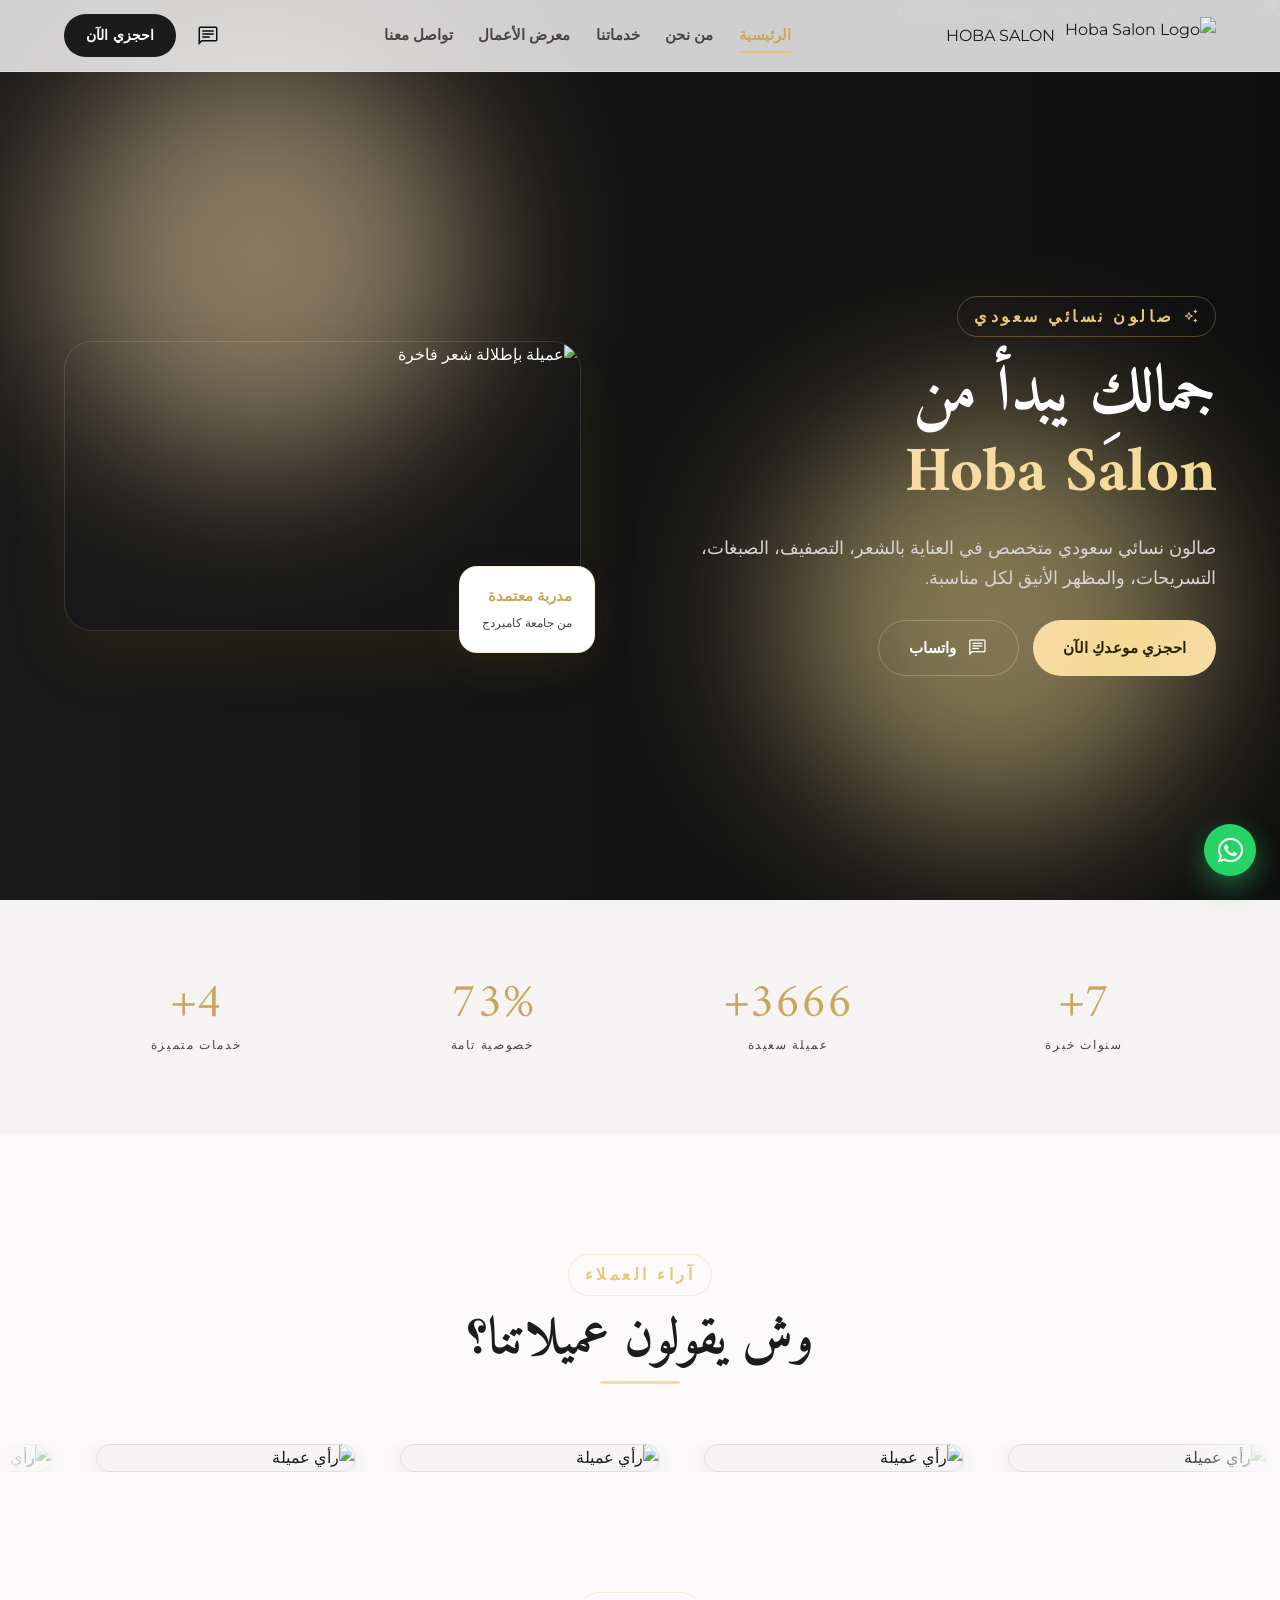
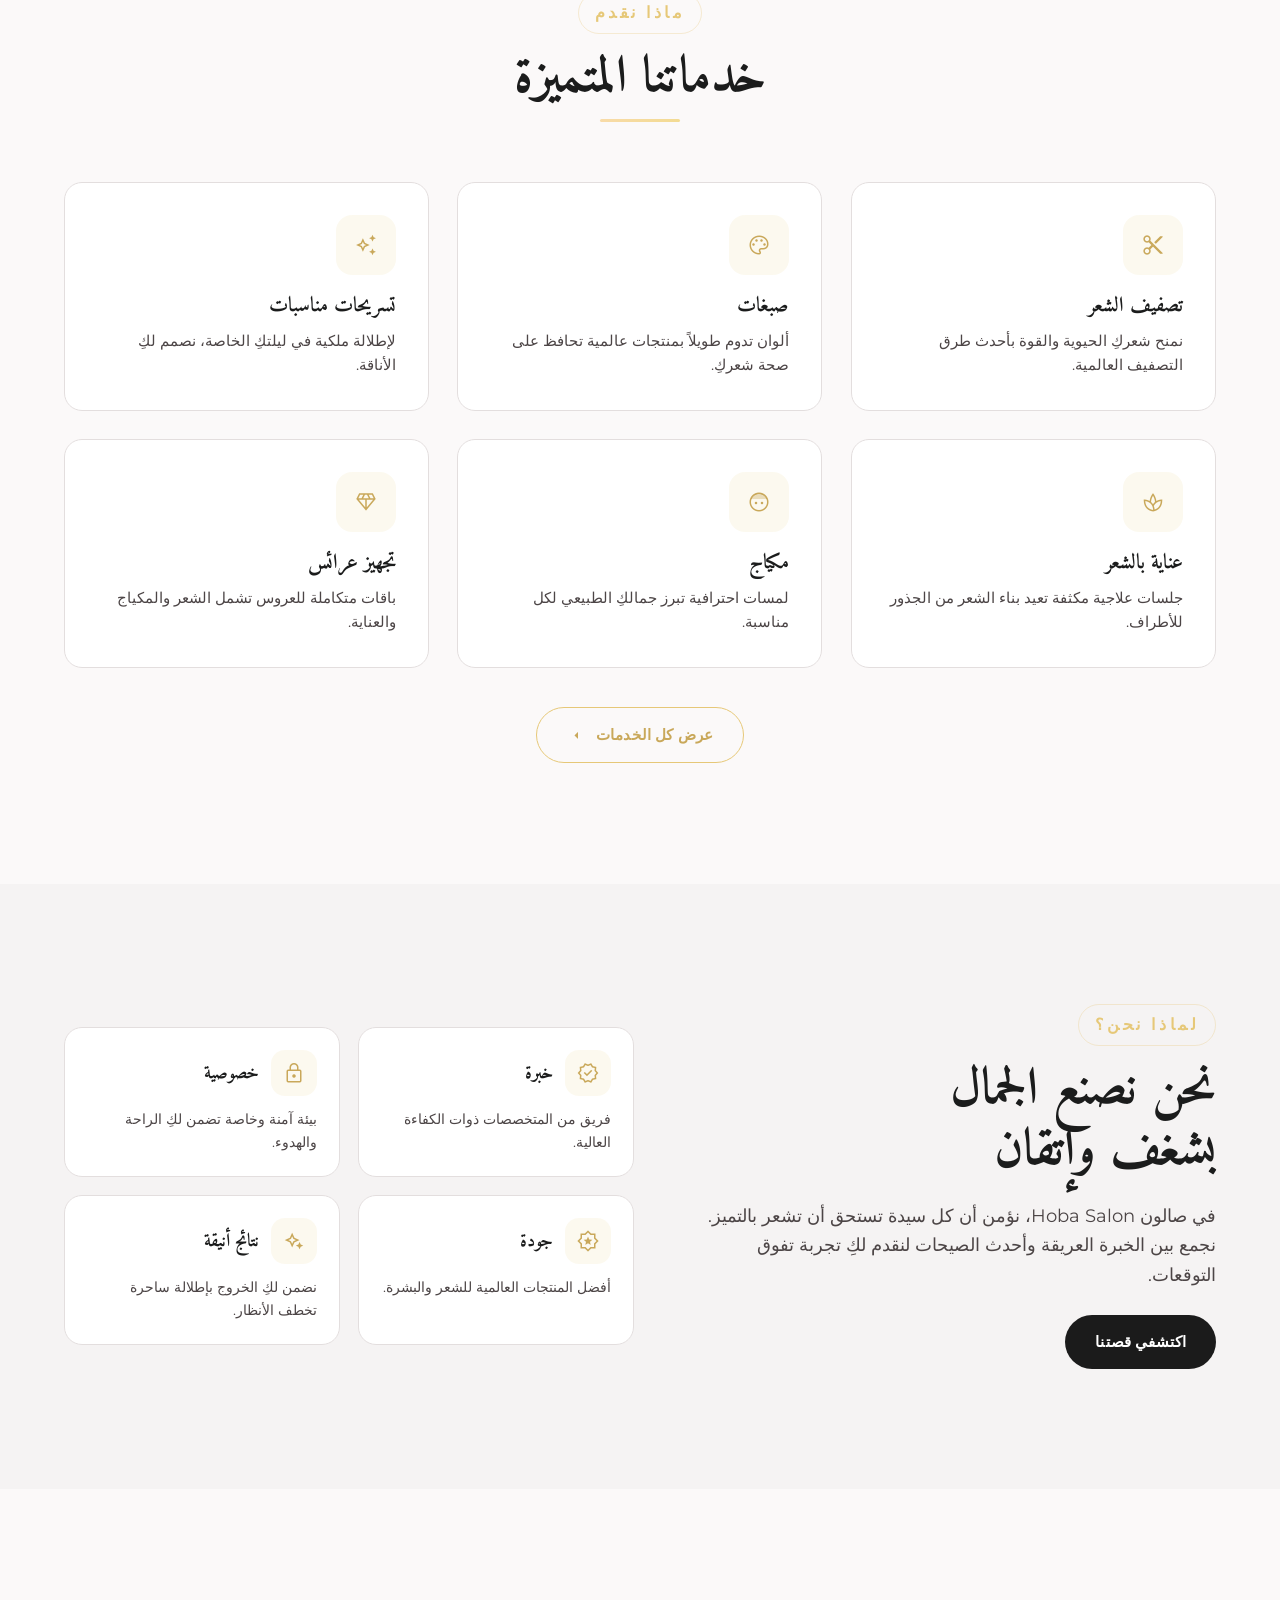
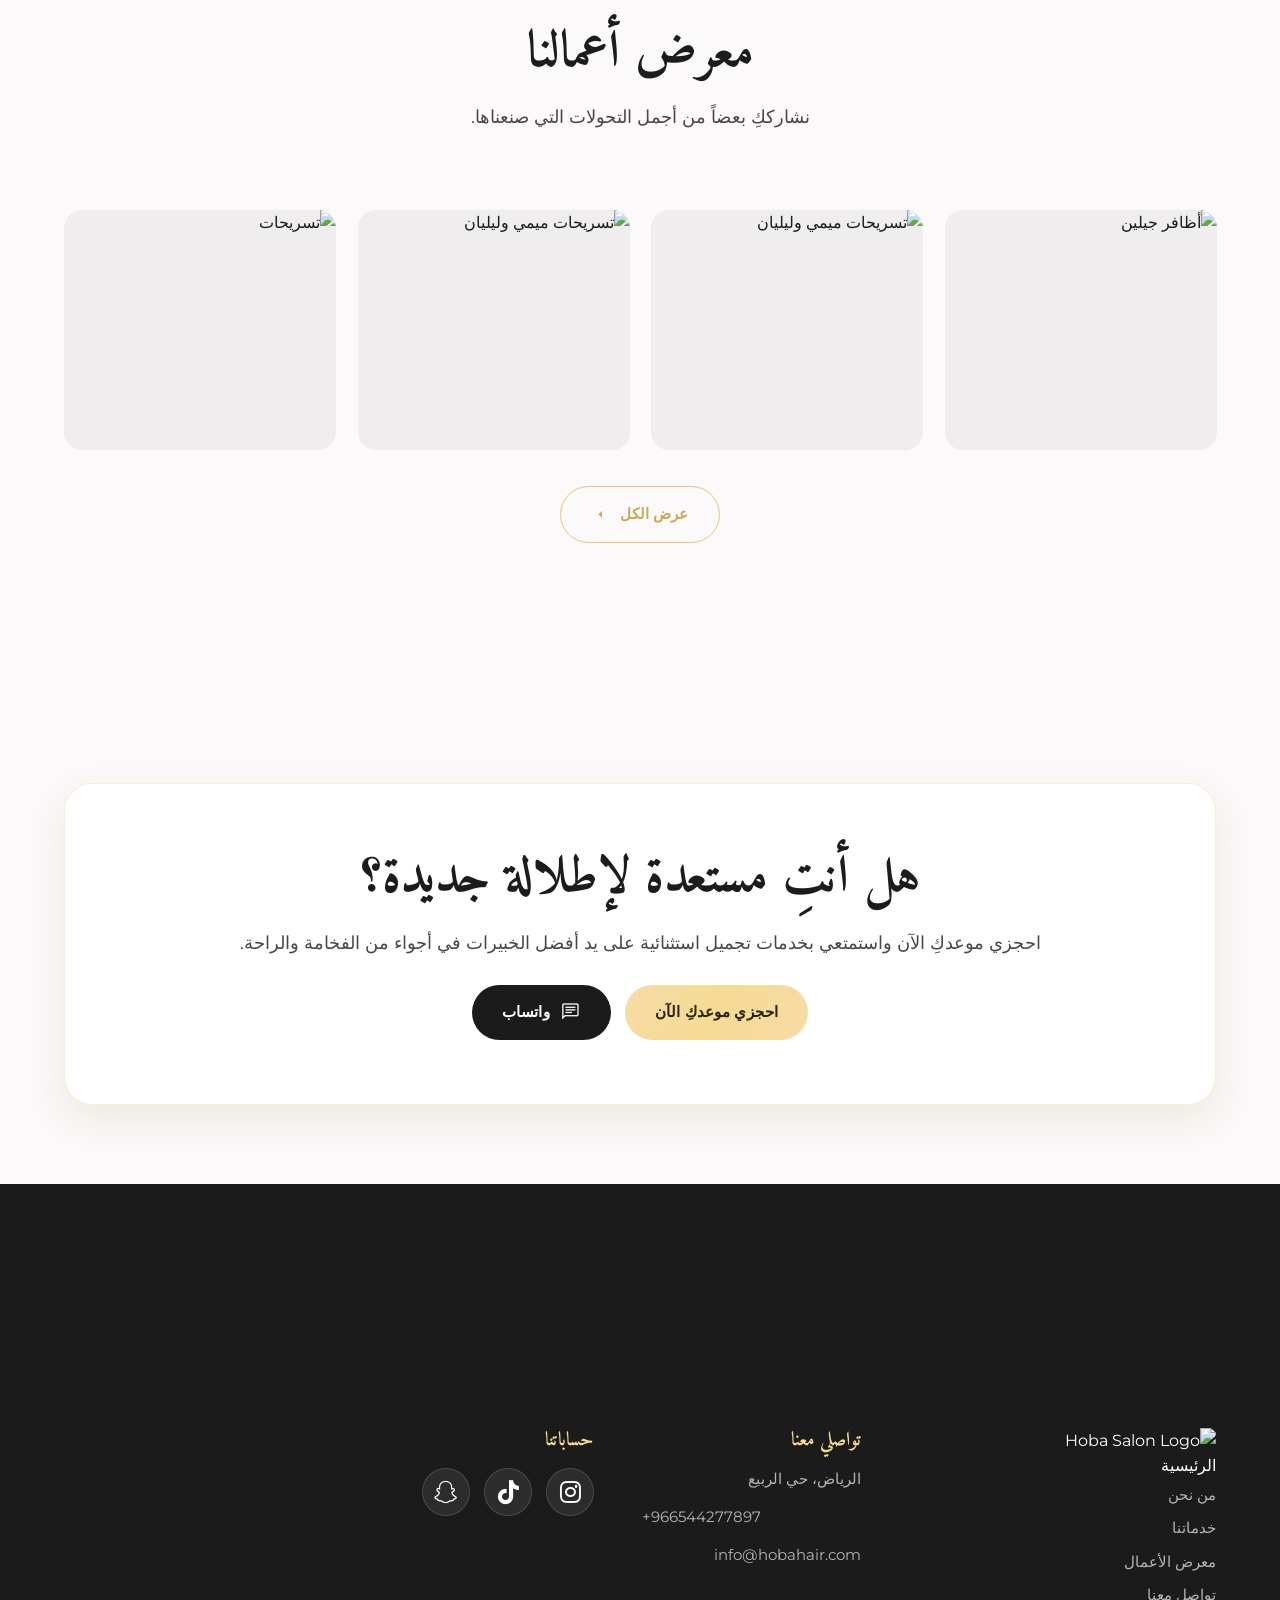
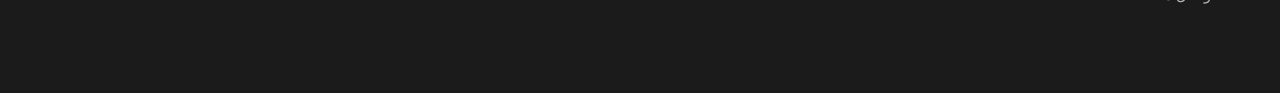
==== commit ee0b0c92: "first commit35" ====
--- a/index.html
+++ b/index.html
@@ -3,8 +3,8 @@
 <head>
   <meta charset="utf-8"/>
   <meta name="viewport" content="width=device-width, initial-scale=1.0"/>
-  <title>Hoba Hair | هوبا هير — جمالكِ يبدأ من هنا</title>
-  <meta name="description" content="صالون هوبا هير النسائي السعودي المتخصص في العناية بالشعر، الصبغات، التسريحات والمظهر الأنيق لكل مناسبة."/>
+  <title>Hoba Salon | Hoba Salon — جمالكِ يبدأ من هنا</title>
+  <meta name="description" content="صالون Hoba Salon النسائي السعودي المتخصص في العناية بالشعر، الصبغات، التسريحات والمظهر الأنيق لكل مناسبة."/>
   <link rel="stylesheet" href="assets/css/style.css?v=4"/>
   <link rel="stylesheet" href="https://fonts.googleapis.com/css2?family=Material+Symbols+Outlined:wght,FILL@100..700,0..1&display=swap"/>
   <style>
@@ -79,7 +79,7 @@
     <!-- ===== Hero ===== -->
     <section class="hero">
       <div class="hero-bg">
-        <img alt="إطلالة فاخرة لامرأة بشعر لامع في صالون هوبا هير" src="https://lh3.googleusercontent.com/aida-public/[base64]"/>
+        <img alt="إطلالة فاخرة لامرأة بشعر لامع في صالون Hoba Salon" src="https://lh3.googleusercontent.com/aida-public/[base64]"/>
       </div>
       <div class="hero-glow a"></div>
       <div class="hero-glow b"></div>
@@ -87,7 +87,7 @@
       <div class="container hero-inner">
         <div class="hero-text">
           <span class="eyebrow hero-anim d1"><span class="material-symbols-outlined" style="font-size:1rem">auto_awesome</span> صالون نسائي سعودي</span>
-          <h1 class="title-lg hero-anim d2" style="margin-top:18px">جمالكِ يبدأ من <br/><span class="gold-text">Hoba Hair</span></h1>
+          <h1 class="title-lg hero-anim d2" style="margin-top:18px">جمالكِ يبدأ من <br/><span class="gold-text">Hoba Salon</span></h1>
           <p class="lead hero-anim d3" style="margin-top:18px">صالون نسائي سعودي متخصص في العناية بالشعر، التصفيف، الصبغات، التسريحات، والمظهر الأنيق لكل مناسبة.</p>
           <div class="hero-cta hero-anim d4" style="margin-top:28px">
             <a href="contact.html" class="btn btn-gold">احجزي موعدكِ الآن</a>
@@ -99,8 +99,8 @@
             <img alt="عميلة بإطلالة شعر فاخرة" src="https://lh3.googleusercontent.com/aida-public/[base64]"/>
           </div>
           <div class="hero-badge floaty">
-            <b>خبيرات معتمدات</b>
-            <span>لأفضل تجربة تجميل</span>
+            <b>مدربة معتمدة</b>
+            <span>من جامعة كامبردج</span>
           </div>
         </div>
       </div>
@@ -130,10 +130,10 @@
           <div class="marquee-group">
             <div class="testi-card"><img loading="lazy" alt="رأي عميلة" src="https://hobahair.com/wp-content/uploads/2026/07/Screenshot_20260720_195020_Maps.jpg"/></div>
             <div class="testi-card"><img loading="lazy" alt="رأي عميلة" src="https://hobahair.com/wp-content/uploads/2026/07/Screenshot_20260720_195005_Maps.jpg"/></div>
-            <div class="testi-card"><img loading="lazy" alt="رأي عميلة" src="https://hobahair.com/wp-content/uploads/2026/07/Screenshot_20260720_194954_Maps.jpg"/></div>
+            <!-- <div class="testi-card"><img loading="lazy" alt="رأي عميلة" src="https://hobahair.com/wp-content/uploads/2026/07/Screenshot_20260720_194954_Maps.jpg"/></div> -->
             <div class="testi-card"><img loading="lazy" alt="رأي عميلة" src="https://hobahair.com/wp-content/uploads/2026/07/Screenshot_20260720_195028_Maps.jpg"/></div>
             <div class="testi-card"><img loading="lazy" alt="رأي عميلة" src="https://hobahair.com/wp-content/uploads/2026/07/Screenshot_20260720_195032_Maps.jpg"/></div>
-            <div class="testi-card"><img loading="lazy" alt="رأي عميلة" src="https://hobahair.com/wp-content/uploads/2026/07/Screenshot_20260720_195047_Maps.jpg"/></div>
+            <!-- <div class="testi-card"><img loading="lazy" alt="رأي عميلة" src="https://hobahair.com/wp-content/uploads/2026/07/Screenshot_20260720_195047_Maps.jpg"/></div> -->
             <div class="testi-card"><img loading="lazy" alt="رأي عميلة" src="https://hobahair.com/wp-content/uploads/2026/07/Screenshot_20260720_195052_Maps.jpg"/></div>
             <div class="testi-card"><img loading="lazy" alt="رأي عميلة" src="https://hobahair.com/wp-content/uploads/2026/07/Screenshot_20260720_195056_Maps.jpg"/></div>
             <div class="testi-card"><img loading="lazy" alt="رأي عميلة" src="https://hobahair.com/wp-content/uploads/2026/07/%D9%A2%D9%A0%D9%A2%D9%A6%D9%A0%D9%A7%D9%A2%D9%A0_%D9%A1%D9%A9%D9%A5%D9%A1%D9%A2%D9%A3.jpg"/></div>
@@ -141,10 +141,10 @@
           <div class="marquee-group" aria-hidden="true">
             <div class="testi-card"><img loading="lazy" alt="رأي عميلة" src="https://hobahair.com/wp-content/uploads/2026/07/Screenshot_20260720_195020_Maps.jpg"/></div>
             <div class="testi-card"><img loading="lazy" alt="رأي عميلة" src="https://hobahair.com/wp-content/uploads/2026/07/Screenshot_20260720_195005_Maps.jpg"/></div>
-            <div class="testi-card"><img loading="lazy" alt="رأي عميلة" src="https://hobahair.com/wp-content/uploads/2026/07/Screenshot_20260720_194954_Maps.jpg"/></div>
+            <!-- <div class="testi-card"><img loading="lazy" alt="رأي عميلة" src="https://hobahair.com/wp-content/uploads/2026/07/Screenshot_20260720_194954_Maps.jpg"/></div> -->
             <div class="testi-card"><img loading="lazy" alt="رأي عميلة" src="https://hobahair.com/wp-content/uploads/2026/07/Screenshot_20260720_195028_Maps.jpg"/></div>
             <div class="testi-card"><img loading="lazy" alt="رأي عميلة" src="https://hobahair.com/wp-content/uploads/2026/07/Screenshot_20260720_195032_Maps.jpg"/></div>
-            <div class="testi-card"><img loading="lazy" alt="رأي عميلة" src="https://hobahair.com/wp-content/uploads/2026/07/Screenshot_20260720_195047_Maps.jpg"/></div>
+            <!-- <div class="testi-card"><img loading="lazy" alt="رأي عميلة" src="https://hobahair.com/wp-content/uploads/2026/07/Screenshot_20260720_195047_Maps.jpg"/></div> -->
             <div class="testi-card"><img loading="lazy" alt="رأي عميلة" src="https://hobahair.com/wp-content/uploads/2026/07/Screenshot_20260720_195052_Maps.jpg"/></div>
             <div class="testi-card"><img loading="lazy" alt="رأي عميلة" src="https://hobahair.com/wp-content/uploads/2026/07/Screenshot_20260720_195056_Maps.jpg"/></div>
             <div class="testi-card"><img loading="lazy" alt="رأي عميلة" src="https://hobahair.com/wp-content/uploads/2026/07/%D9%A2%D9%A0%D9%A2%D9%A6%D9%A0%D9%A7%D9%A2%D9%A0_%D9%A1%D9%A9%D9%A5%D9%A1%D9%A2%D9%A3.jpg"/></div>
@@ -181,7 +181,7 @@
           <div class="reveal">
             <span class="eyebrow">لماذا نحن؟</span>
             <h2 class="title" style="margin:14px 0 18px">نحن نصنع الجمال <br/>بشغف وإتقان</h2>
-            <p class="lead">في صالون هوبا هير، نؤمن أن كل سيدة تستحق أن تشعر بالتميز. نجمع بين الخبرة العريقة وأحدث الصيحات لنقدم لكِ تجربة تفوق التوقعات.</p>
+            <p class="lead">في صالون Hoba Salon، نؤمن أن كل سيدة تستحق أن تشعر بالتميز. نجمع بين الخبرة العريقة وأحدث الصيحات لنقدم لكِ تجربة تفوق التوقعات.</p>
             <div style="margin-top:26px"><a href="about.html" class="btn btn-dark">اكتشفي قصتنا</a></div>
           </div>
           <div class="feat-grid">
@@ -202,12 +202,10 @@
           <p class="lead" style="margin-top:8px">نشارككِ بعضاً من أجمل التحولات التي صنعناها.</p>
         </div>
         <div class="masonry home-gallery">
-          <div class="masonry-item reveal"><img alt="بالاياج كراميل" src="https://lh3.googleusercontent.com/aida-public/[base64]"/><div class="cap">بالاياج كراميل</div></div>
-          <div class="masonry-item reveal r1"><img alt="تسريحة عروس" src="https://lh3.googleusercontent.com/aida-public/[base64]"/><div class="cap">تسريحة عروس</div></div>
-          <div class="masonry-item reveal r2"><img alt="بوب أسود لامع" src="https://lh3.googleusercontent.com/aida-public/[base64]"/><div class="cap">بوب أسود لامع</div></div>
-          <div class="masonry-item reveal r3"><img alt="مكياج سهرة" src="https://lh3.googleusercontent.com/aida-public/[base64]"/><div class="cap">مكياج سهرة</div></div>
-          <div class="masonry-item reveal"><img alt="تسريحة كلاسيكية" src="https://lh3.googleusercontent.com/aida-public/[base64]"/><div class="cap">تسريحة كلاسيكية</div></div>
-          <div class="masonry-item reveal r1"><img alt="صبغة بلاتينيوم" src="https://lh3.googleusercontent.com/aida-public/[base64]"/><div class="cap">صبغة بلاتينيوم</div></div>
+          <div class="masonry-item reveal"><img loading="lazy" alt="أظافر جيلين" src="https://hobahair.com/wp-content/uploads/2026/07/IMG-20260720-WA0035-scaled.jpg"/><div class="cap">أظافر جيلين</div></div>
+          <div class="masonry-item reveal r1"><img loading="lazy" alt="تسريحات ميمي وليليان" src="https://hobahair.com/wp-content/uploads/2026/07/IMG-20260720-WA0041.jpg"/><div class="cap">تسريحات ميمي وليليان</div></div>
+          <div class="masonry-item reveal r2"><img loading="lazy" alt="تسريحات ميمي وليليان" src="https://hobahair.com/wp-content/uploads/2026/07/IMG-20260720-WA0042.jpg"/><div class="cap">تسريحات ميمي وليليان</div></div>
+          <div class="masonry-item reveal r1"><img loading="lazy" alt="تسريحات" src="https://hobahair.com/wp-content/uploads/2026/07/IMG-20260721-WA0005.jpg"/><div class="cap">تسريحات</div></div>
         </div>
         <div class="text-center" style="margin-top:36px"><a href="gallery.html" class="btn btn-outline">عرض الكل <span class="material-symbols-outlined" style="font-size:1.2rem">arrow_left</span></a></div>
       </div>
@@ -218,7 +216,7 @@
       <div class="container reveal">
         <span class="material-symbols-outlined" style="font-size:3rem;color:var(--secondary-soft)">format_quote</span>
         <p class="quote">"تجربة لا مثيل لها، منذ لحظة دخولي حتى مغادرتي شعرت كالملكة. فريق احترافي ونتائج تفوق الخيال."</p>
-        <p class="who">— إحدى عميلات هوبا هير</p>
+        <p class="who">— إحدى عميلات Hoba Salon</p>
       </div>
     </section> -->
 
--- a/assets/css/style.css
+++ b/assets/css/style.css
@@ -1,5 +1,5 @@
 ﻿/* =========================================================
-   Hoba Hair — Modern Responsive Design System
+   Hoba Salon — Modern Responsive Design System
    Pure CSS, no CDN framework dependency
    ========================================================= */
 @import url('https://fonts.googleapis.com/css2?family=Amiri:ital,wght@0,400;0,700;1,400;1,700&family=Montserrat:ital,wght@0,100..900;1,100..900&display=swap');
@@ -152,7 +152,7 @@
 .header-inner { height: 100%; display: flex; align-items: center; justify-content: space-between; gap: 16px; }
 .brand { display: flex; align-items: center; gap: 10px; }
 .brand img { height: 38px; width: auto; }
-.brand span { font-family: var(--font-head); font-weight: 700; font-size: 1.25rem; color: var(--primary); letter-spacing: -.02em; }
+.brand .brand-name { font-family: 'Quintessential', cursive; font-weight: 700; font-size: 1.25rem; color: var(--primary); letter-spacing: .02em; }
 
 .nav { display: flex; gap: clamp(14px, 2vw, 30px); align-items: center; }
 .nav a {
@@ -315,24 +315,64 @@
 .feat.wide { grid-column: 1 / -1; }
 
 /* ---------- Gallery ---------- */
-.masonry { columns: 3; column-gap: 22px; }
-.masonry-item { break-inside: avoid; margin-bottom: 22px; position: relative; border-radius: var(--radius); overflow: hidden; cursor: pointer; }
-.masonry-item img { width: 100%; height: auto; display: block; transition: transform .7s var(--ease); }
-.masonry-item:hover img { transform: scale(1.07); }
+.masonry { columns: 4; column-gap: clamp(10px, 1.5vw, 18px); }
+.masonry-item { break-inside: avoid; margin-bottom: clamp(10px, 1.5vw, 18px); position: relative; border-radius: var(--radius); overflow: hidden; cursor: pointer; background: var(--surface-3); }
+.masonry-item img { width: 100%; height: auto; display: block; transition: transform .5s var(--ease), opacity .5s var(--ease); }
+.masonry-item:hover img { transform: scale(1.04); }
+.masonry-item video { width: 100%; height: auto; display: block; object-fit: cover; background: #000; }
+.masonry-item .play-btn {
+  position: absolute; inset: 0; display: flex; align-items: center; justify-content: center;
+  background: rgba(0,0,0,.25); opacity: 1; transition: opacity .3s var(--ease); z-index: 2;
+}
+.masonry-item video::-webkit-media-controls { display: none !important; }
+.masonry-item video::-webkit-media-controls-enclosure { display: none !important; }
+.masonry-item.is-playing .play-btn { opacity: 0; pointer-events: none; }
+.masonry-item .play-btn::before {
+  content: ''; width: 50px; height: 50px; border-radius: 50%;
+  background: rgba(255,255,255,.92); box-shadow: var(--shadow-md);
+}
+.masonry-item .play-btn::after {
+  content: ''; position: absolute; width: 0; height: 0;
+  border-left: 16px solid var(--primary); border-top: 10px solid transparent; border-bottom: 10px solid transparent;
+  margin-left: 3px;
+}
 .masonry-item .cap {
-  position: absolute; inset: auto 0 0 0; padding: 18px;
-  background: linear-gradient(0deg, rgba(230,200,120,.7), transparent);
-  color: #fff; font-family: var(--font-head); font-size: 1.15rem;
-  opacity: 0; transform: translateY(10px); transition: .4s var(--ease);
+  position: absolute; inset: auto 0 0 0; padding: 14px;
+  background: linear-gradient(0deg, rgba(230,200,120,.75), transparent);
+  color: #fff; font-family: var(--font-head); font-size: 1.05rem;
+  opacity: 0; transform: translateY(8px); transition: .4s var(--ease); z-index: 3;
 }
 .masonry-item:hover .cap { opacity: 1; transform: translateY(0); }
-
-/* Home gallery preview: grid layout (6 on desktop, 4 on mobile) */
+.masonry-item.is-playing .cap { display: none; }
+
+@media (max-width: 639px) {
+  .masonry { columns: 2; column-gap: 10px; }
+  .masonry-item { margin-bottom: 10px; }
+  .masonry-item .cap { opacity: 1; transform: none; padding: 12px; font-size: .95rem; }
+  .masonry-item .play-btn::before { width: 40px; height: 40px; }
+  .masonry-item .play-btn::after { border-left-width: 13px; border-top-width: 8px; border-bottom-width: 8px; margin-left: 2px; }
+  .home-gallery .masonry-item img { height: 200px; }
+}
+@media (min-width: 640px) and (max-width: 1023px) {
+  .masonry { columns: 3; }
+  .home-gallery .masonry-item img { height: 260px; }
+}
+@media (min-width: 1024px) and (max-width: 1599px) {
+  .masonry { columns: 4; }
+  .home-gallery .masonry-item img { height: 460px; }
+}
+@media (min-width: 1600px) {
+  .masonry { columns: 5; }
+  .home-gallery .masonry-item img { height: 500px; }
+}
+
+/* Home gallery preview: grid layout (4 on desktop, 2 on mobile) */
 .home-gallery {
   display: grid; grid-template-columns: repeat(2, 1fr); gap: 22px;
   columns: auto;
 }
 .home-gallery .masonry-item { margin-bottom: 0; }
+.home-gallery .masonry-item img { height: 240px; object-fit: cover; width: 100%; }
 .filters { display: flex; flex-wrap: wrap; gap: 10px; justify-content: center; margin-bottom: 38px; }
 .filter {
   padding: 10px 22px; border-radius: 999px; font-weight: 600; font-size: .88rem;
@@ -578,7 +618,6 @@
 .feat-grid > * { min-width: 0; }
 .feat { width: 100%; min-width: 0; overflow-wrap: break-word; text-align: right; direction: rtl; }
 .feat h4, .feat p { overflow-wrap: break-word; }
-.masonry { columns: 1; }
 .contact-grid { grid-template-columns: 1fr; }
 .field-row { grid-template-columns: 1fr; gap: 0; }
 .about-img-grid { grid-template-columns: 1fr; gap: 14px; }
@@ -632,8 +671,7 @@
   .hero-cta { justify-content: flex-start; }
 
   .cols-4 { grid-template-columns: repeat(4, 1fr); }
-  .masonry { columns: 2; }
-  .home-gallery { grid-template-columns: repeat(3, 1fr); }
+  .home-gallery { grid-template-columns: repeat(4, 1fr); }
   .contact-grid { grid-template-columns: .9fr 1.1fr; }
   .why-grid { grid-template-columns: 1fr 1.1fr !important; align-items: center; gap: clamp(30px,5vw,64px); }
   .hero-bg { display: block; }
@@ -645,7 +683,13 @@
   .cols-3 { grid-template-columns: repeat(3, 1fr); }
   .feat-grid { grid-template-columns: repeat(2, 1fr); }
   .footer-grid { grid-template-columns: 1.4fr 1fr 1fr 1.2fr; }
-  .masonry { columns: 3; }
+}
+
+/* ---------- Gallery responsive ---------- */
+@media (max-width: 639px) {
+  .masonry-item .play-btn::before { width: 44px; height: 44px; }
+  .masonry-item .play-btn::after { border-left-width: 14px; border-top-width: 8px; border-bottom-width: 8px; margin-left: 2px; }
+  .masonry-item .cap { opacity: 1; transform: none; }
 }
 
 @media (prefers-reduced-motion: reduce) {
@@ -653,3 +697,44 @@
   .reveal { opacity: 1; transform: none; }
   .hero-anim { opacity: 1; }
 }
+
+/* ---------- Lightbox ---------- */
+.lightbox {
+  position: fixed; inset: 0; z-index: 9999;
+  background: rgba(0,0,0,.92); backdrop-filter: blur(8px); -webkit-backdrop-filter: blur(8px);
+  display: none; align-items: center; justify-content: center;
+  opacity: 0; transition: opacity .3s var(--ease);
+}
+.lightbox.is-open { display: flex; opacity: 1; }
+.lightbox-img {
+  max-width: 92vw; max-height: 92vh; width: auto; height: auto;
+  object-fit: contain; border-radius: var(--radius-lg);
+  transform: scale(.92); opacity: 0; transition: transform .45s var(--ease), opacity .35s var(--ease);
+  box-shadow: 0 30px 80px rgba(0,0,0,.5);
+  user-select: none; -webkit-user-drag: none;
+}
+.lightbox.is-open .lightbox-img { transform: scale(1); opacity: 1; }
+.lightbox-close {
+  position: absolute; top: 18px; left: 18px; z-index: 10;
+  width: 44px; height: 44px; border-radius: 50%;
+  background: rgba(255,255,255,.1); border: 1px solid rgba(255,255,255,.15);
+  color: #fff; font-size: 1.6rem; line-height: 1; display: flex; align-items: center; justify-content: center;
+  transition: background .2s, transform .2s;
+}
+.lightbox-close:hover { background: rgba(255,255,255,.22); transform: scale(1.08); }
+.lightbox-nav {
+  position: absolute; top: 50%; transform: translateY(-50%); z-index: 10;
+  width: 48px; height: 48px; border-radius: 50%;
+  background: rgba(255,255,255,.1); border: 1px solid rgba(255,255,255,.15);
+  color: #fff; font-size: 1.4rem; line-height: 1; display: flex; align-items: center; justify-content: center;
+  transition: background .2s, transform .2s;
+}
+.lightbox-nav:hover { background: rgba(255,255,255,.22); }
+.lightbox-prev { left: 18px; right: auto; }
+.lightbox-next { right: 18px; left: auto; }
+@media (max-width: 639px) {
+  .lightbox-nav { width: 40px; height: 40px; font-size: 1.2rem; }
+  .lightbox-prev { left: 10px; right: auto; }
+  .lightbox-next { right: 10px; left: auto; }
+  .lightbox-close { top: 10px; left: 10px; width: 40px; height: 40px; }
+}
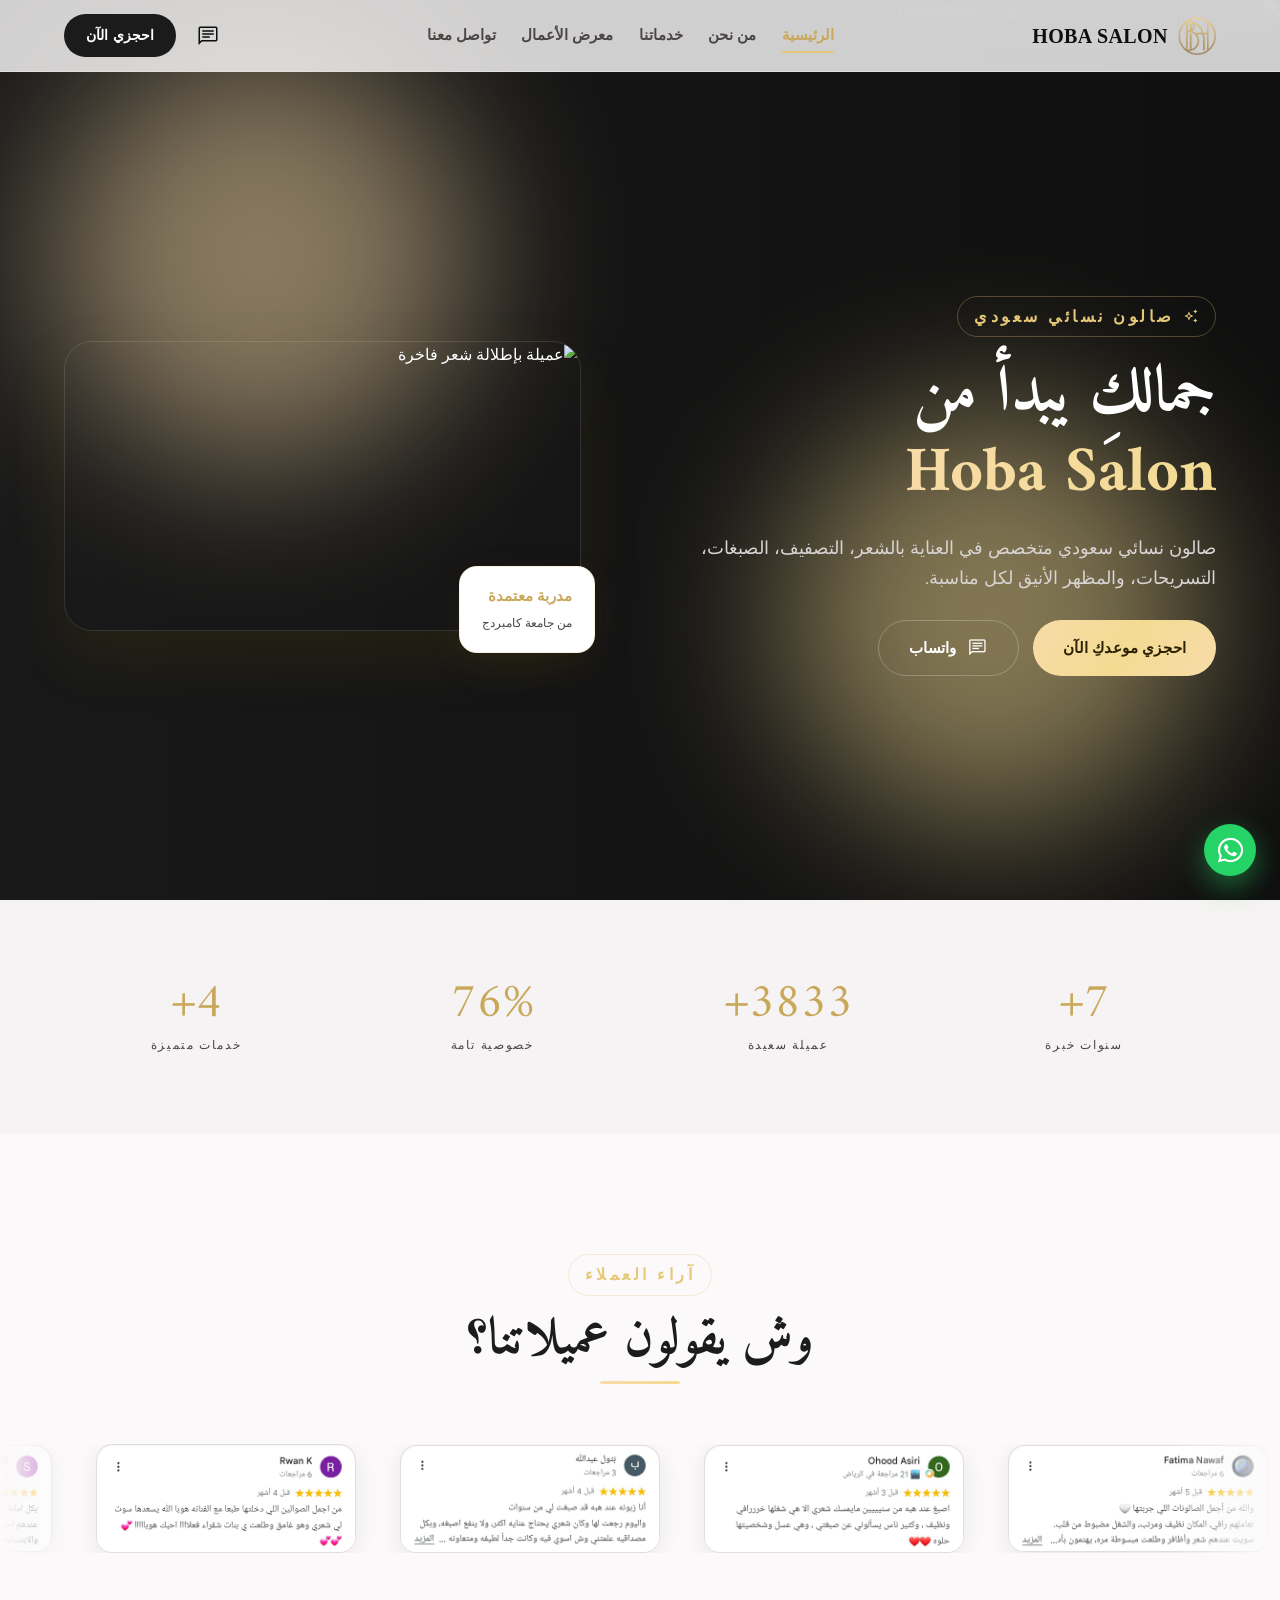
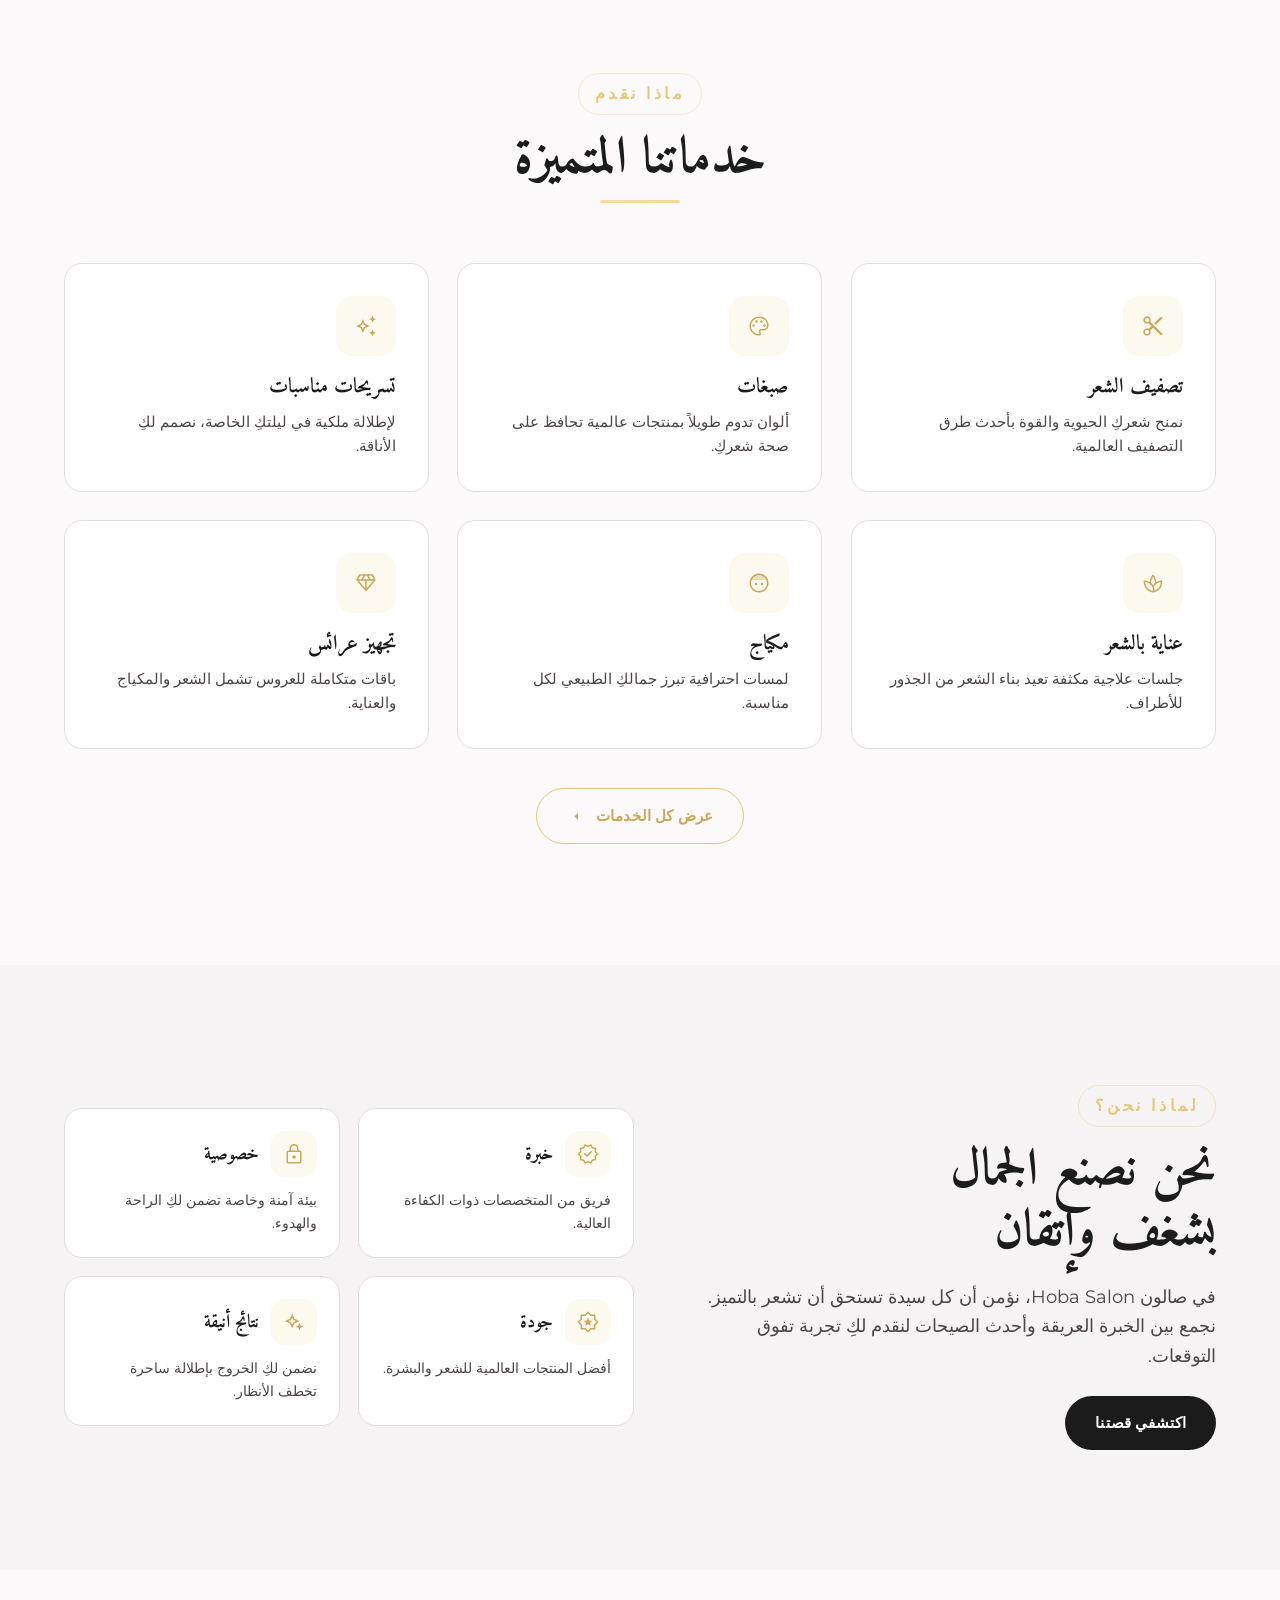
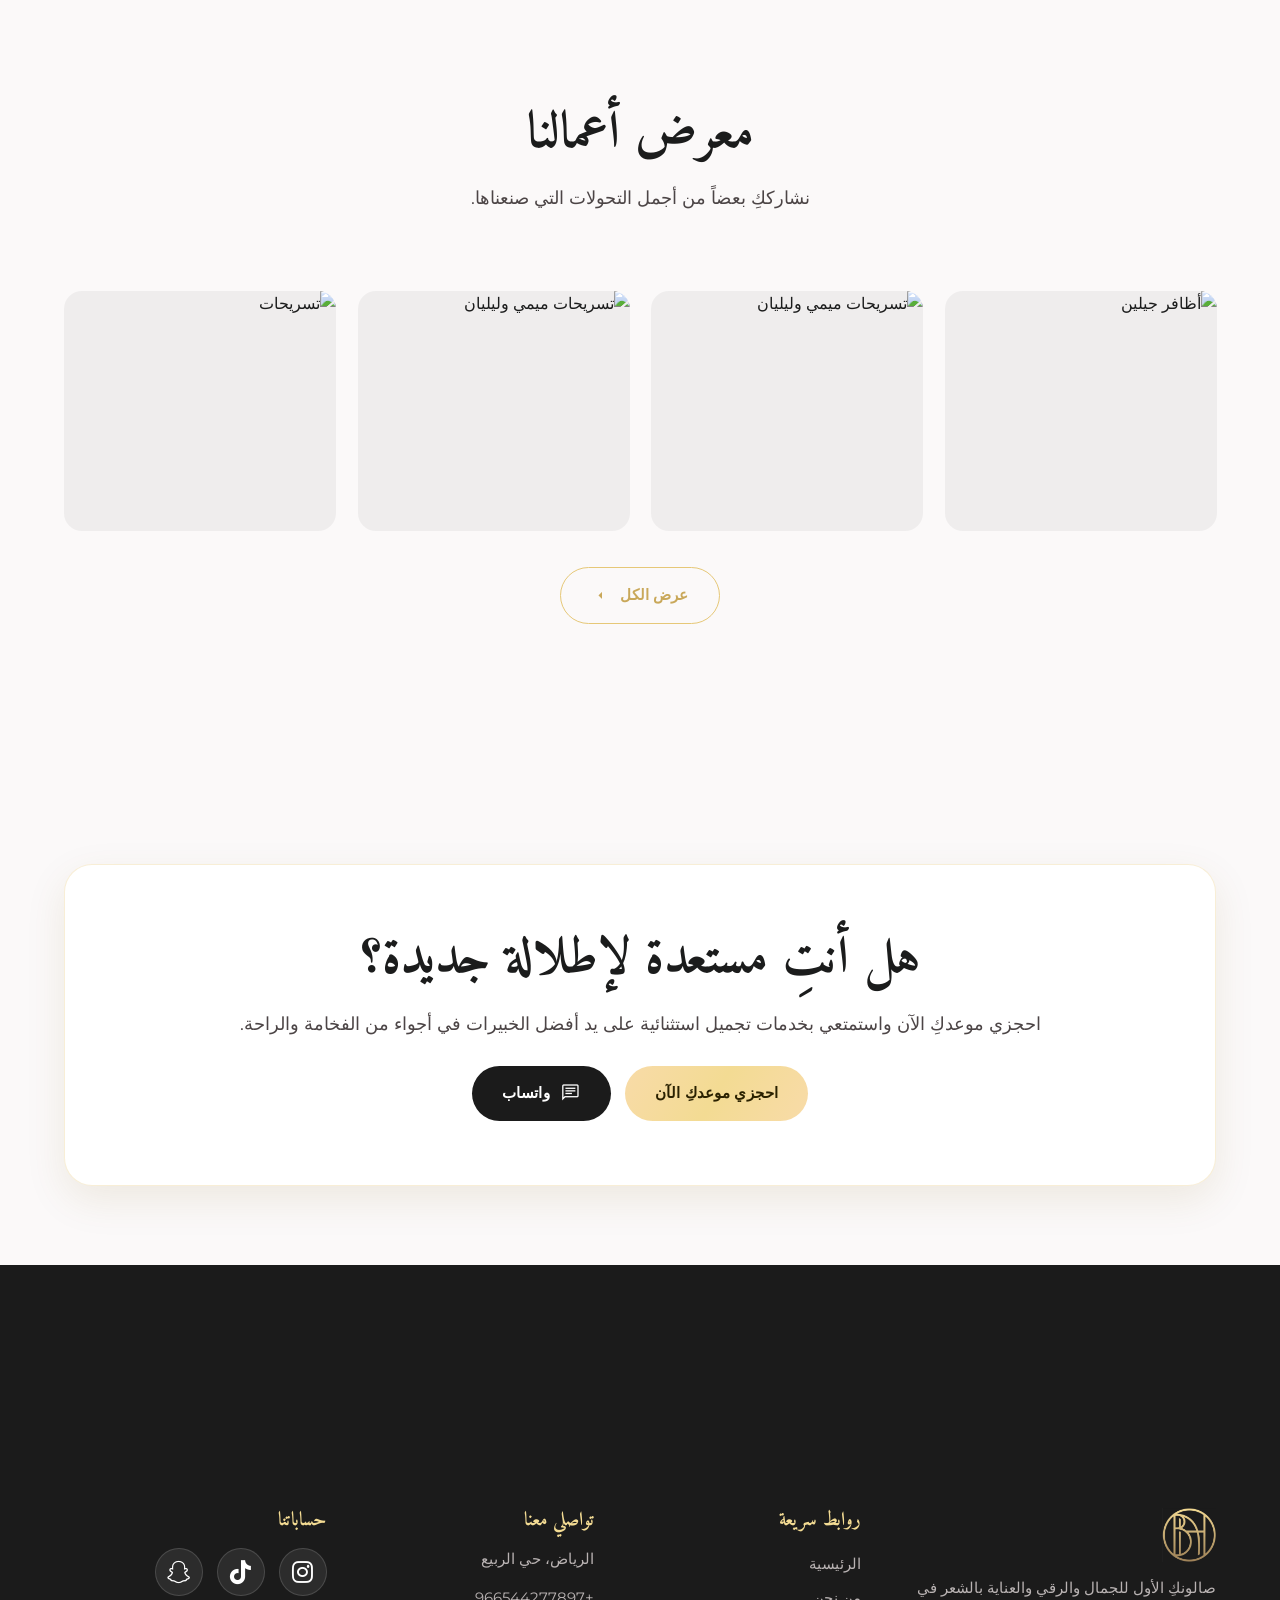
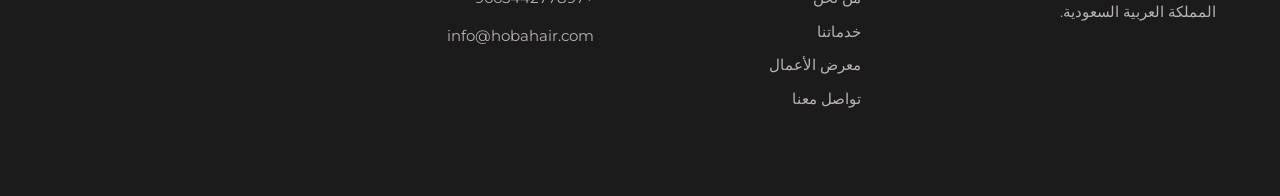
==== commit cd3829ba: "first commit39" ====
--- a/index.html
+++ b/index.html
@@ -5,7 +5,7 @@
   <meta name="viewport" content="width=device-width, initial-scale=1.0"/>
   <title>Hoba Salon | Hoba Salon — جمالكِ يبدأ من هنا</title>
   <meta name="description" content="صالون Hoba Salon النسائي السعودي المتخصص في العناية بالشعر، الصبغات، التسريحات والمظهر الأنيق لكل مناسبة."/>
-  <link rel="stylesheet" href="assets/css/style.css?v=4"/>
+  <link rel="stylesheet" href="assets/css/style.css?v=5"/>
   <link rel="stylesheet" href="https://fonts.googleapis.com/css2?family=Material+Symbols+Outlined:wght,FILL@100..700,0..1&display=swap"/>
   <style>
     /* ===== Testimonials Marquee (infinite loop, right to left) ===== */
@@ -128,26 +128,26 @@
       <div class="marquee-wrap">
         <div class="marquee-track">
           <div class="marquee-group">
-            <div class="testi-card"><img loading="lazy" alt="رأي عميلة" src="https://hobahair.com/wp-content/uploads/2026/07/Screenshot_20260720_195020_Maps.jpg"/></div>
-            <div class="testi-card"><img loading="lazy" alt="رأي عميلة" src="https://hobahair.com/wp-content/uploads/2026/07/Screenshot_20260720_195005_Maps.jpg"/></div>
-            <!-- <div class="testi-card"><img loading="lazy" alt="رأي عميلة" src="https://hobahair.com/wp-content/uploads/2026/07/Screenshot_20260720_194954_Maps.jpg"/></div> -->
-            <div class="testi-card"><img loading="lazy" alt="رأي عميلة" src="https://hobahair.com/wp-content/uploads/2026/07/Screenshot_20260720_195028_Maps.jpg"/></div>
-            <div class="testi-card"><img loading="lazy" alt="رأي عميلة" src="https://hobahair.com/wp-content/uploads/2026/07/Screenshot_20260720_195032_Maps.jpg"/></div>
-            <!-- <div class="testi-card"><img loading="lazy" alt="رأي عميلة" src="https://hobahair.com/wp-content/uploads/2026/07/Screenshot_20260720_195047_Maps.jpg"/></div> -->
-            <div class="testi-card"><img loading="lazy" alt="رأي عميلة" src="https://hobahair.com/wp-content/uploads/2026/07/Screenshot_20260720_195052_Maps.jpg"/></div>
-            <div class="testi-card"><img loading="lazy" alt="رأي عميلة" src="https://hobahair.com/wp-content/uploads/2026/07/Screenshot_20260720_195056_Maps.jpg"/></div>
-            <div class="testi-card"><img loading="lazy" alt="رأي عميلة" src="https://hobahair.com/wp-content/uploads/2026/07/%D9%A2%D9%A0%D9%A2%D9%A6%D9%A0%D9%A7%D9%A2%D9%A0_%D9%A1%D9%A9%D9%A5%D9%A1%D9%A2%D9%A3.jpg"/></div>
+            <div class="testi-card"><img loading="lazy" alt="رأي عميلة" src="assets/img/custmer/Screenshot_20260720_195020_Maps.jpg"/></div>
+            <div class="testi-card"><img loading="lazy" alt="رأي عميلة" src="assets/img/custmer/Screenshot_20260720_195005_Maps.jpg"/></div>
+            <!-- <div class="testi-card"><img loading="lazy" alt="رأي عميلة" src="assets/img/custmer/Screenshot_20260720_194954_Maps.jpg"/></div> -->
+            <div class="testi-card"><img loading="lazy" alt="رأي عميلة" src="assets/img/custmer/Screenshot_20260720_195028_Maps.jpg"/></div>
+            <div class="testi-card"><img loading="lazy" alt="رأي عميلة" src="assets/img/custmer/Screenshot_20260720_195032_Maps.jpg"/></div>
+            <!-- <div class="testi-card"><img loading="lazy" alt="رأي عميلة" src="assets/img/custmer/Screenshot_20260720_195047_Maps.jpg"/></div> -->
+            <div class="testi-card"><img loading="lazy" alt="رأي عميلة" src="assets/img/custmer/Screenshot_20260720_195052_Maps.jpg"/></div>
+            <div class="testi-card"><img loading="lazy" alt="رأي عميلة" src="assets/img/custmer/Screenshot_20260720_195056_Maps.jpg"/></div>
+            <div class="testi-card"><img loading="lazy" alt="رأي عميلة" src="assets/img/custmer/%D9%A2%D9%A0%D9%A2%D9%A6%D9%A0%D9%A7%D9%A2%D9%A0_%D9%A1%D9%A9%D9%A5%D9%A1%D9%A2%D9%A3.jpg"/></div>
           </div>
           <div class="marquee-group" aria-hidden="true">
-            <div class="testi-card"><img loading="lazy" alt="رأي عميلة" src="https://hobahair.com/wp-content/uploads/2026/07/Screenshot_20260720_195020_Maps.jpg"/></div>
-            <div class="testi-card"><img loading="lazy" alt="رأي عميلة" src="https://hobahair.com/wp-content/uploads/2026/07/Screenshot_20260720_195005_Maps.jpg"/></div>
-            <!-- <div class="testi-card"><img loading="lazy" alt="رأي عميلة" src="https://hobahair.com/wp-content/uploads/2026/07/Screenshot_20260720_194954_Maps.jpg"/></div> -->
-            <div class="testi-card"><img loading="lazy" alt="رأي عميلة" src="https://hobahair.com/wp-content/uploads/2026/07/Screenshot_20260720_195028_Maps.jpg"/></div>
-            <div class="testi-card"><img loading="lazy" alt="رأي عميلة" src="https://hobahair.com/wp-content/uploads/2026/07/Screenshot_20260720_195032_Maps.jpg"/></div>
-            <!-- <div class="testi-card"><img loading="lazy" alt="رأي عميلة" src="https://hobahair.com/wp-content/uploads/2026/07/Screenshot_20260720_195047_Maps.jpg"/></div> -->
-            <div class="testi-card"><img loading="lazy" alt="رأي عميلة" src="https://hobahair.com/wp-content/uploads/2026/07/Screenshot_20260720_195052_Maps.jpg"/></div>
-            <div class="testi-card"><img loading="lazy" alt="رأي عميلة" src="https://hobahair.com/wp-content/uploads/2026/07/Screenshot_20260720_195056_Maps.jpg"/></div>
-            <div class="testi-card"><img loading="lazy" alt="رأي عميلة" src="https://hobahair.com/wp-content/uploads/2026/07/%D9%A2%D9%A0%D9%A2%D9%A6%D9%A0%D9%A7%D9%A2%D9%A0_%D9%A1%D9%A9%D9%A5%D9%A1%D9%A2%D9%A3.jpg"/></div>
+            <div class="testi-card"><img loading="lazy" alt="رأي عميلة" src="assets/img/custmer/Screenshot_20260720_195020_Maps.jpg"/></div>
+            <div class="testi-card"><img loading="lazy" alt="رأي عميلة" src="assets/img/custmer/Screenshot_20260720_195005_Maps.jpg"/></div>
+            <!-- <div class="testi-card"><img loading="lazy" alt="رأي عميلة" src="assets/img/custmer/Screenshot_20260720_194954_Maps.jpg"/></div> -->
+            <div class="testi-card"><img loading="lazy" alt="رأي عميلة" src="assets/img/custmer/Screenshot_20260720_195028_Maps.jpg"/></div>
+            <div class="testi-card"><img loading="lazy" alt="رأي عميلة" src="assets/img/custmer/Screenshot_20260720_195032_Maps.jpg"/></div>
+            <!-- <div class="testi-card"><img loading="lazy" alt="رأي عميلة" src="assets/img/custmer/Screenshot_20260720_195047_Maps.jpg"/></div> -->
+            <div class="testi-card"><img loading="lazy" alt="رأي عميلة" src="assets/img/custmer/Screenshot_20260720_195052_Maps.jpg"/></div>
+            <div class="testi-card"><img loading="lazy" alt="رأي عميلة" src="assets/img/custmer/Screenshot_20260720_195056_Maps.jpg"/></div>
+            <div class="testi-card"><img loading="lazy" alt="رأي عميلة" src="assets/img/custmer/%D9%A2%D9%A0%D9%A2%D9%A6%D9%A0%D9%A7%D9%A2%D9%A0_%D9%A1%D9%A9%D9%A5%D9%A1%D9%A2%D9%A3.jpg"/></div>
           </div>
         </div>
       </div>
--- a/assets/css/style.css
+++ b/assets/css/style.css
@@ -629,7 +629,7 @@
 .footer-grid { grid-template-columns: 1fr; }
 .footer-bottom { flex-direction: column; text-align: center; }
 .footer-bottom a { margin: 0 9px; }
-.brand-name { display: none; }
+.brand .brand-name { display: none; }
 .hero-bg { display: none; }
 
 .btn { width: 100%; }
@@ -662,7 +662,7 @@
   .nav { display: flex; }
   .menu-toggle { display: none; }
   .header-actions .btn-dark { display: inline-flex; }
-  .brand-name { display: inline; }
+  .brand .brand-name { display: inline; }
   .hero-glow.a { top: 5%; left: 4%; }
 
   .hero-inner { grid-template-columns: 1.05fr .95fr; text-align: start; gap: clamp(30px, 5vw, 70px); }
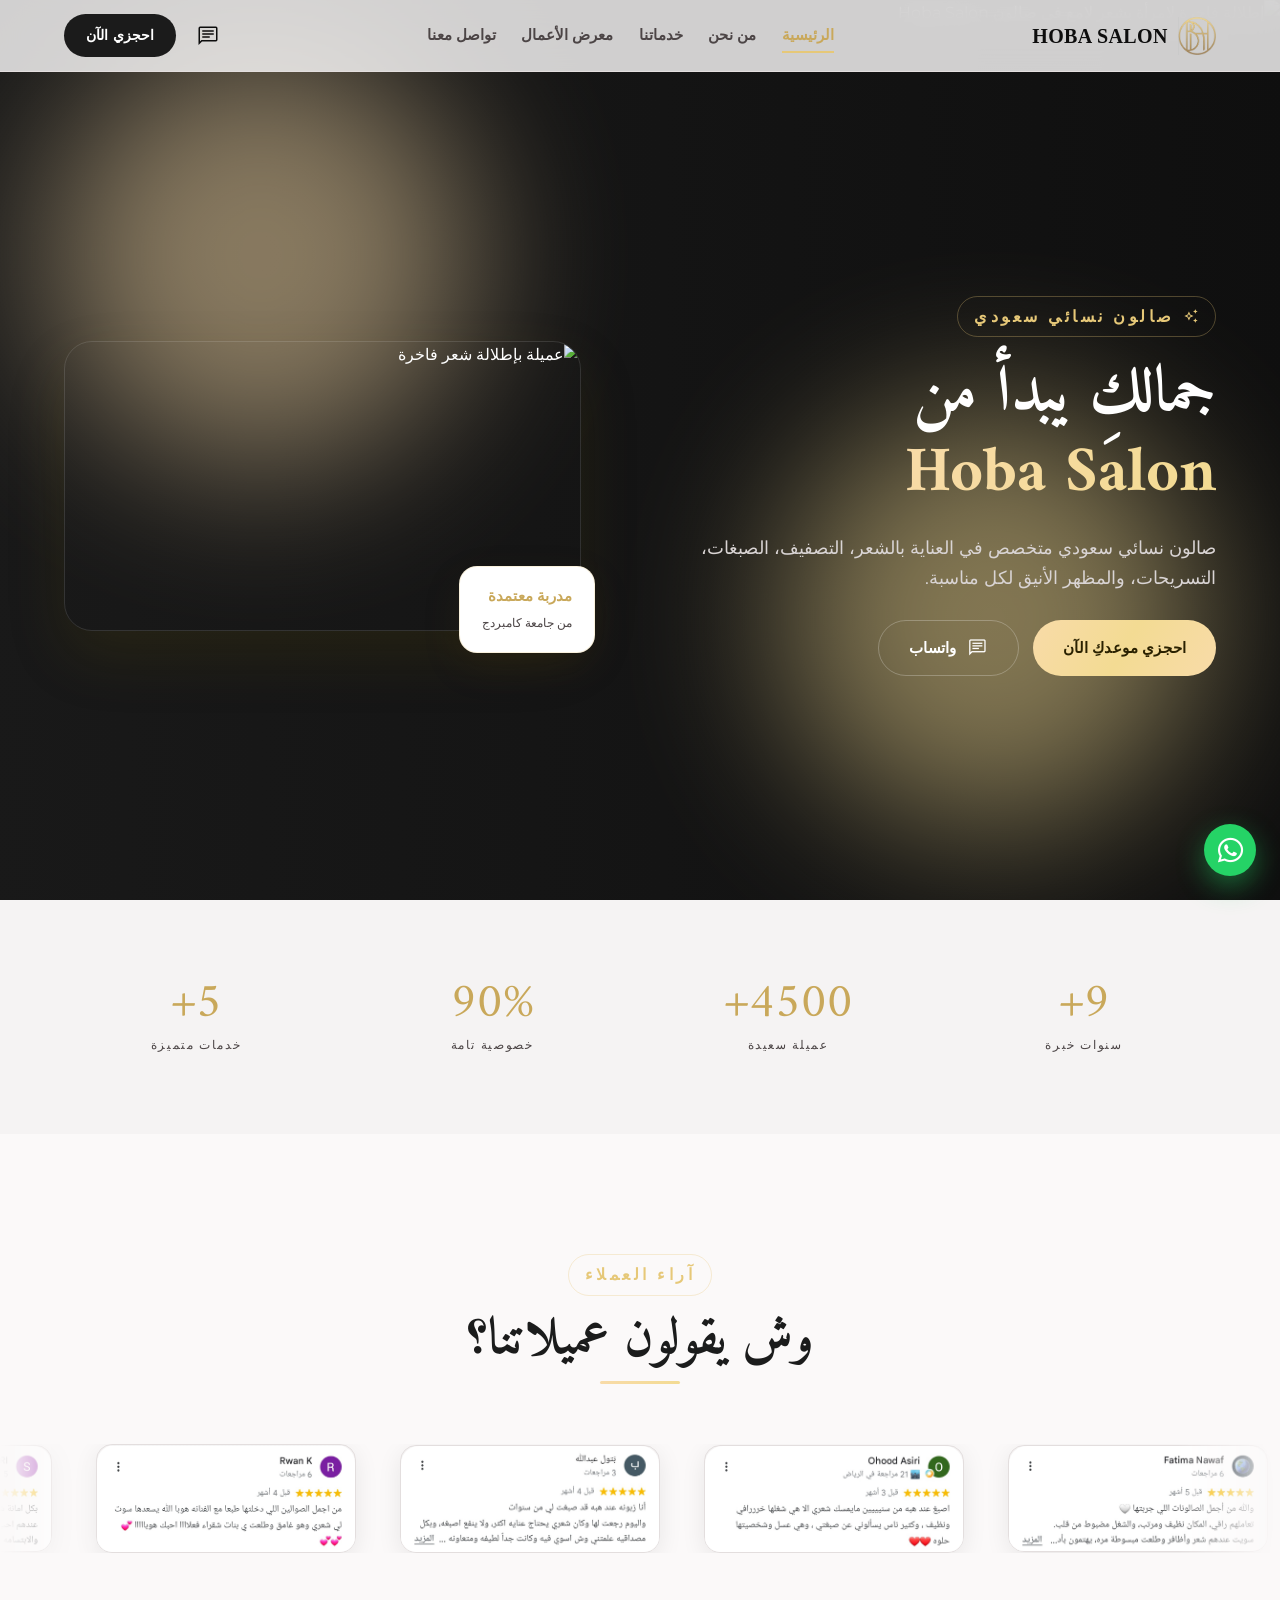
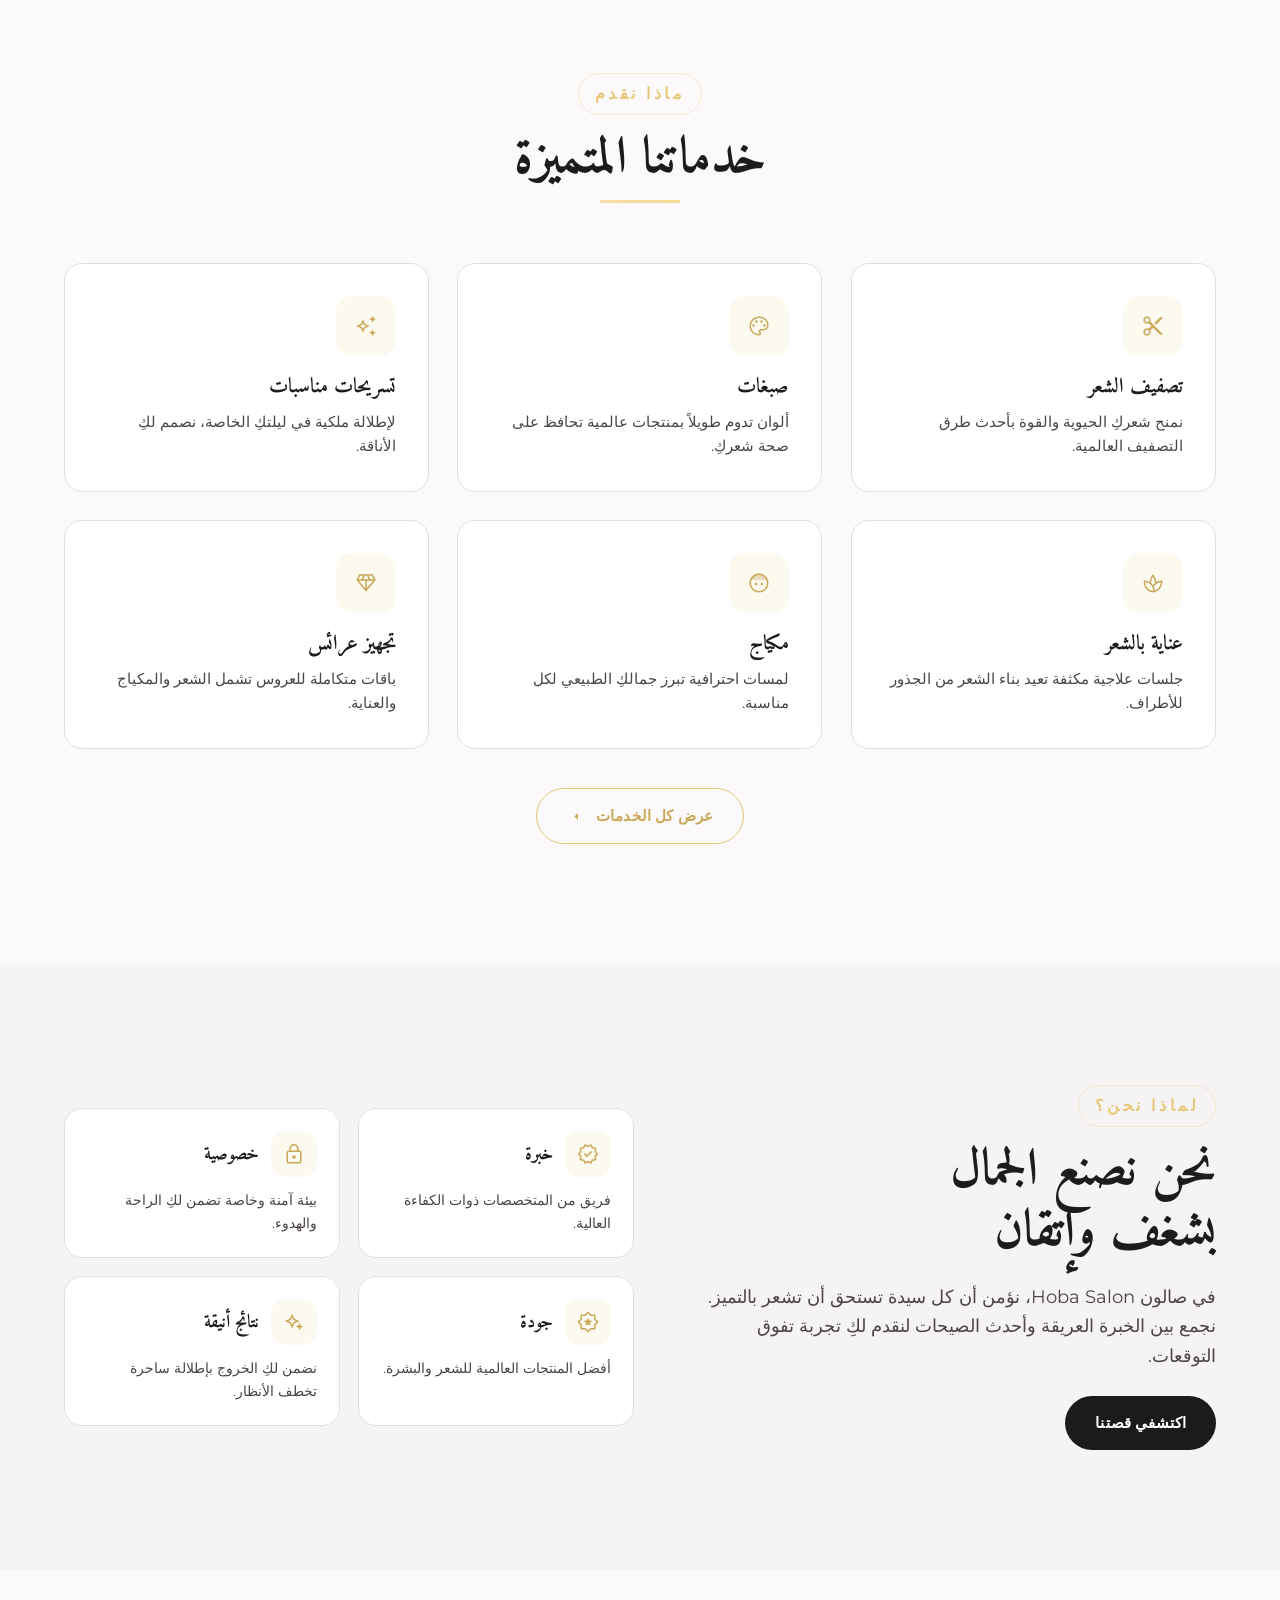
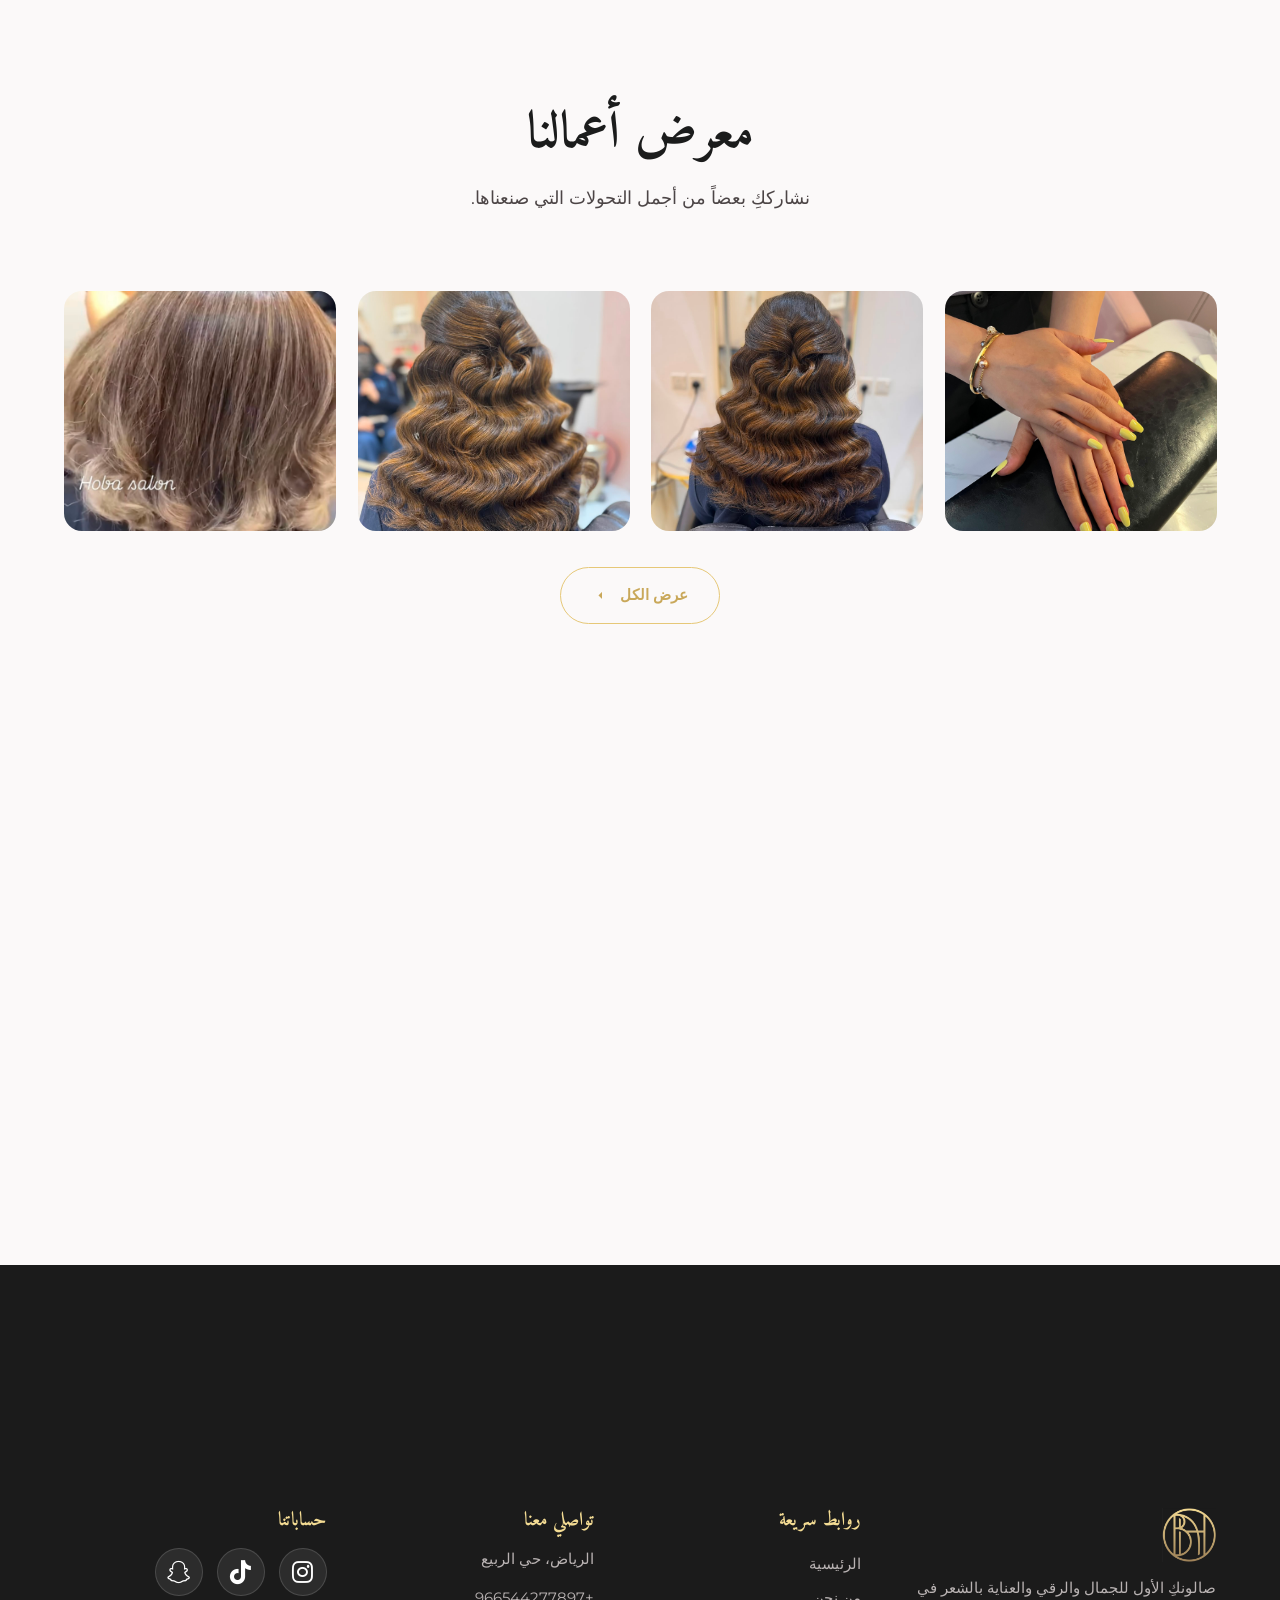
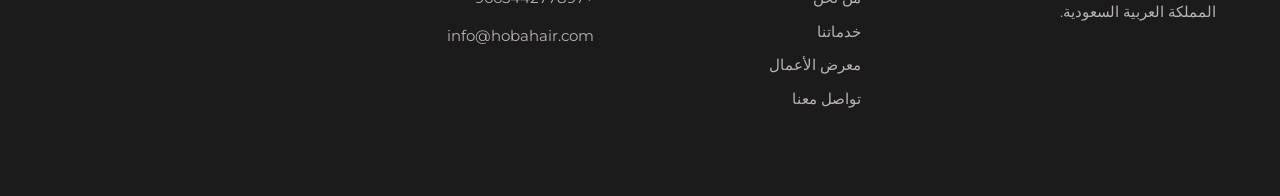
==== commit 469d8a6d: "first commit40" ====
--- a/index.html
+++ b/index.html
@@ -202,10 +202,10 @@
           <p class="lead" style="margin-top:8px">نشارككِ بعضاً من أجمل التحولات التي صنعناها.</p>
         </div>
         <div class="masonry home-gallery">
-          <div class="masonry-item reveal"><img loading="lazy" alt="أظافر جيلين" src="https://hobahair.com/wp-content/uploads/2026/07/IMG-20260720-WA0035-scaled.jpg"/><div class="cap">أظافر جيلين</div></div>
-          <div class="masonry-item reveal r1"><img loading="lazy" alt="تسريحات ميمي وليليان" src="https://hobahair.com/wp-content/uploads/2026/07/IMG-20260720-WA0041.jpg"/><div class="cap">تسريحات ميمي وليليان</div></div>
-          <div class="masonry-item reveal r2"><img loading="lazy" alt="تسريحات ميمي وليليان" src="https://hobahair.com/wp-content/uploads/2026/07/IMG-20260720-WA0042.jpg"/><div class="cap">تسريحات ميمي وليليان</div></div>
-          <div class="masonry-item reveal r1"><img loading="lazy" alt="تسريحات" src="https://hobahair.com/wp-content/uploads/2026/07/IMG-20260721-WA0005.jpg"/><div class="cap">تسريحات</div></div>
+          <div class="masonry-item reveal"><img loading="lazy" alt="أظافر جيلين" src="assets/img/اظافر/IMG-20260720-WA0037.jpg"/><div class="cap">أظافر جيلين</div></div>
+          <div class="masonry-item reveal r1"><img loading="lazy" alt="تسريحات ميمي وليليان" src="assets/img/تسريحات/IMG-20260720-WA0041.jpg"/><div class="cap">تسريحات ميمي وليليان</div></div>
+          <div class="masonry-item reveal r2"><img loading="lazy" alt="تسريحات ميمي وليليان" src="assets/img/تسريحات/IMG-20260720-WA0042.jpg"/><div class="cap">تسريحات ميمي وليليان</div></div>
+          <div class="masonry-item reveal r1"><img loading="lazy" alt="تسريحات" src="assets/img/صبغات/IMG-20260721-WA0005.jpg"/><div class="cap">تسريحات</div></div>
         </div>
         <div class="text-center" style="margin-top:36px"><a href="gallery.html" class="btn btn-outline">عرض الكل <span class="material-symbols-outlined" style="font-size:1.2rem">arrow_left</span></a></div>
       </div>
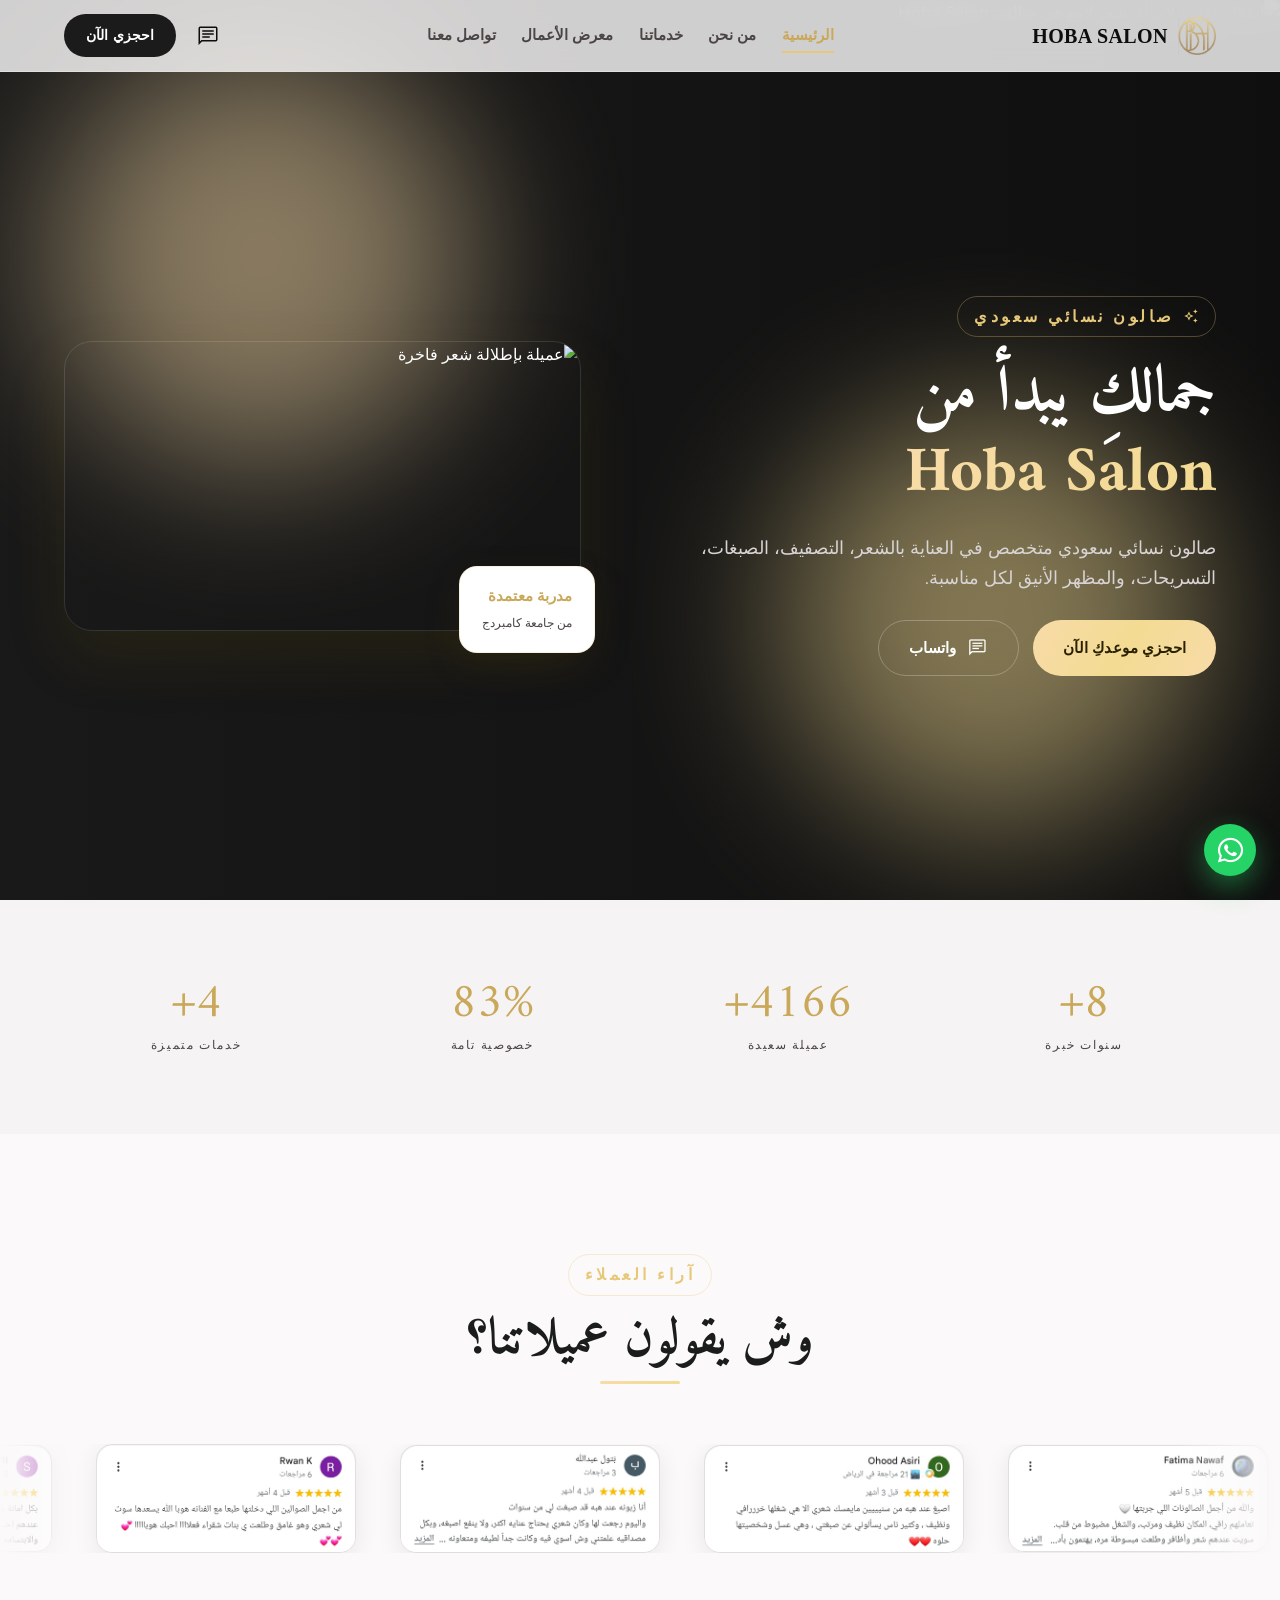
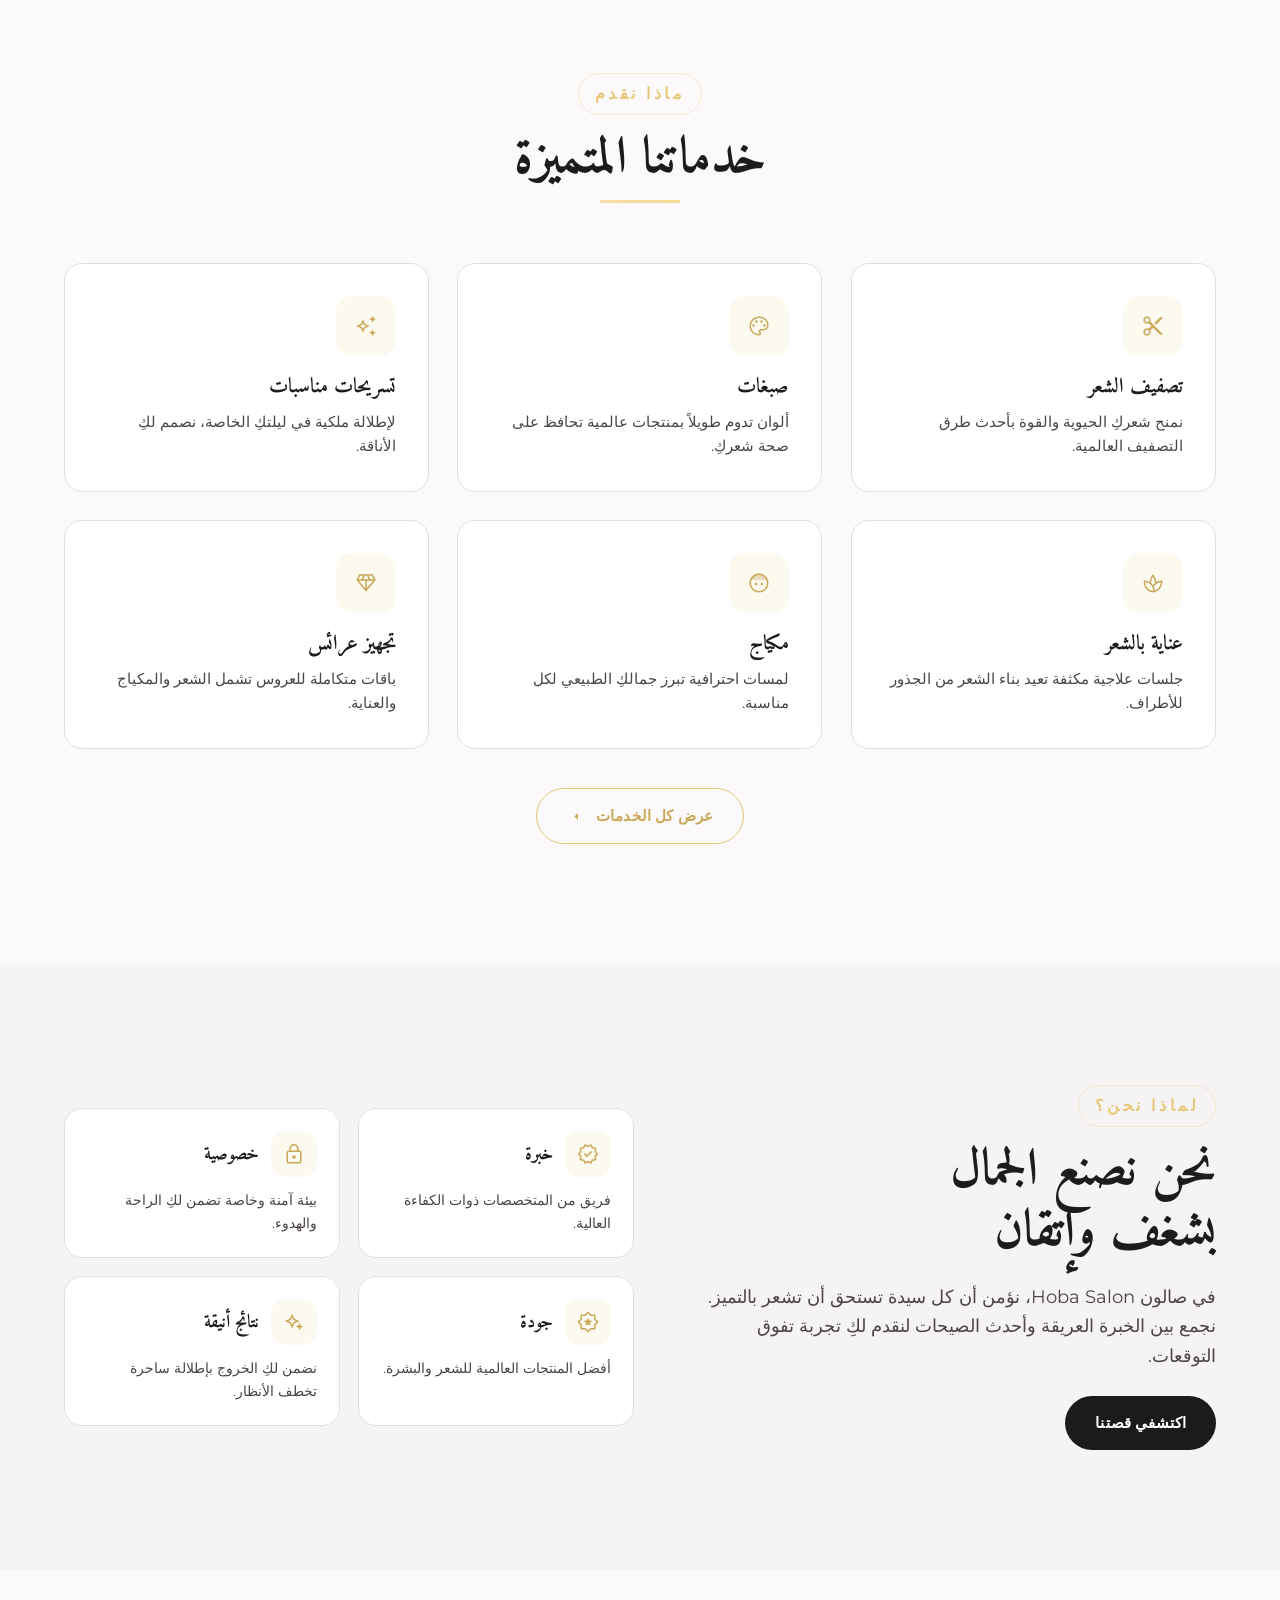
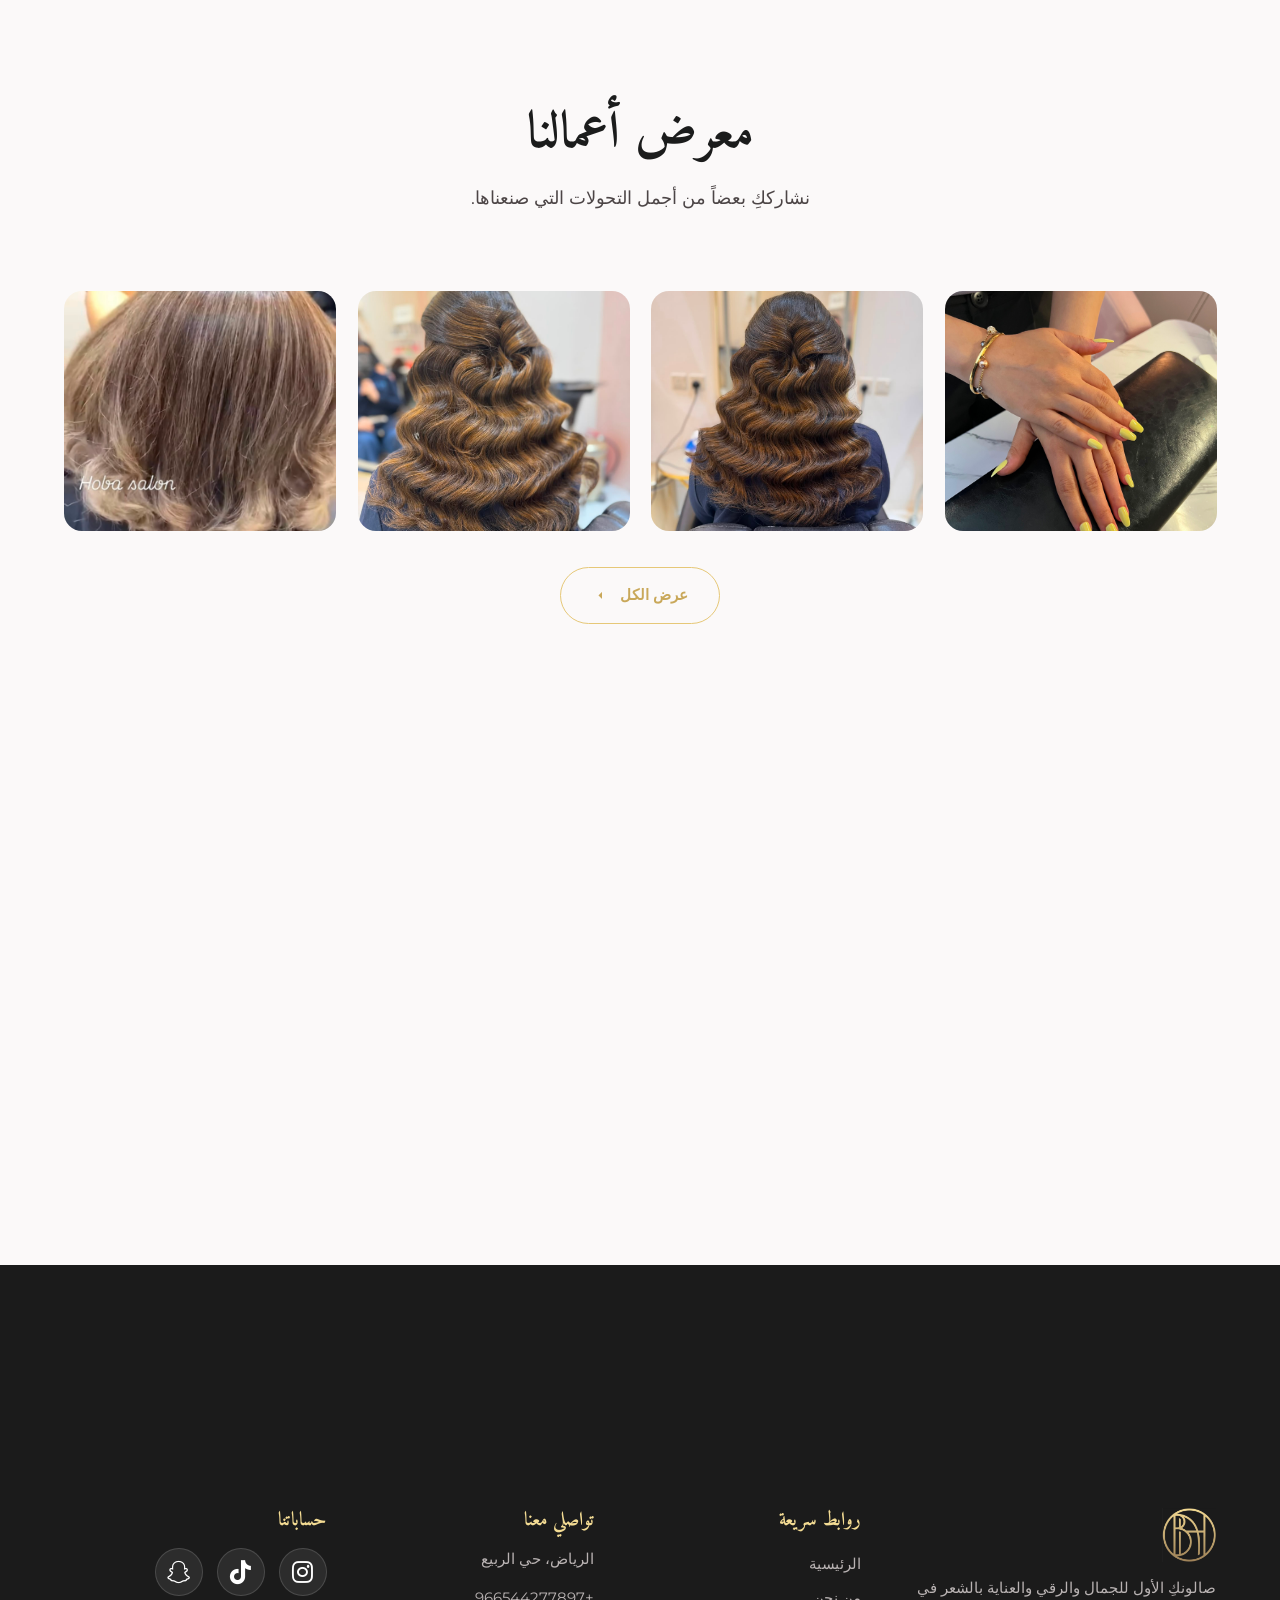
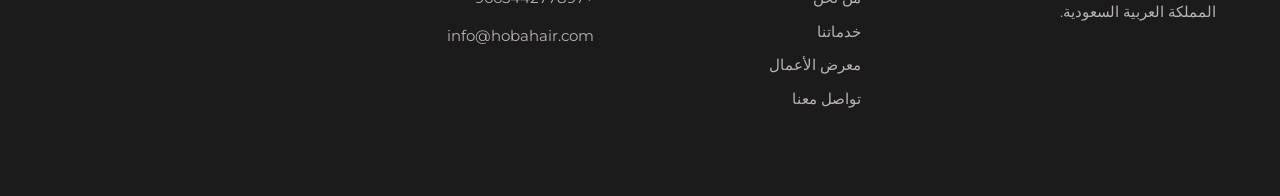
==== commit ba3e9b48: "refactor: consolidate duplicated layout markup and gallery JS into shared utilities Co-Authored-By: " ====
--- a/index.html
+++ b/index.html
@@ -71,8 +71,6 @@
 </head>
 <body>
 
-  <div class="scroll-progress"></div>
-
   <div id="header-mount"></div>
 
   <main>
@@ -236,7 +234,6 @@
   </main>
 
   <div id="footer-mount"></div>
-  <button class="back-top" id="backTop" aria-label="العودة للأعلى"><span class="material-symbols-outlined">arrow_upward</span></button>
 
   <script src="assets/js/include.js"></script>
   <script src="assets/js/main.js"></script>
